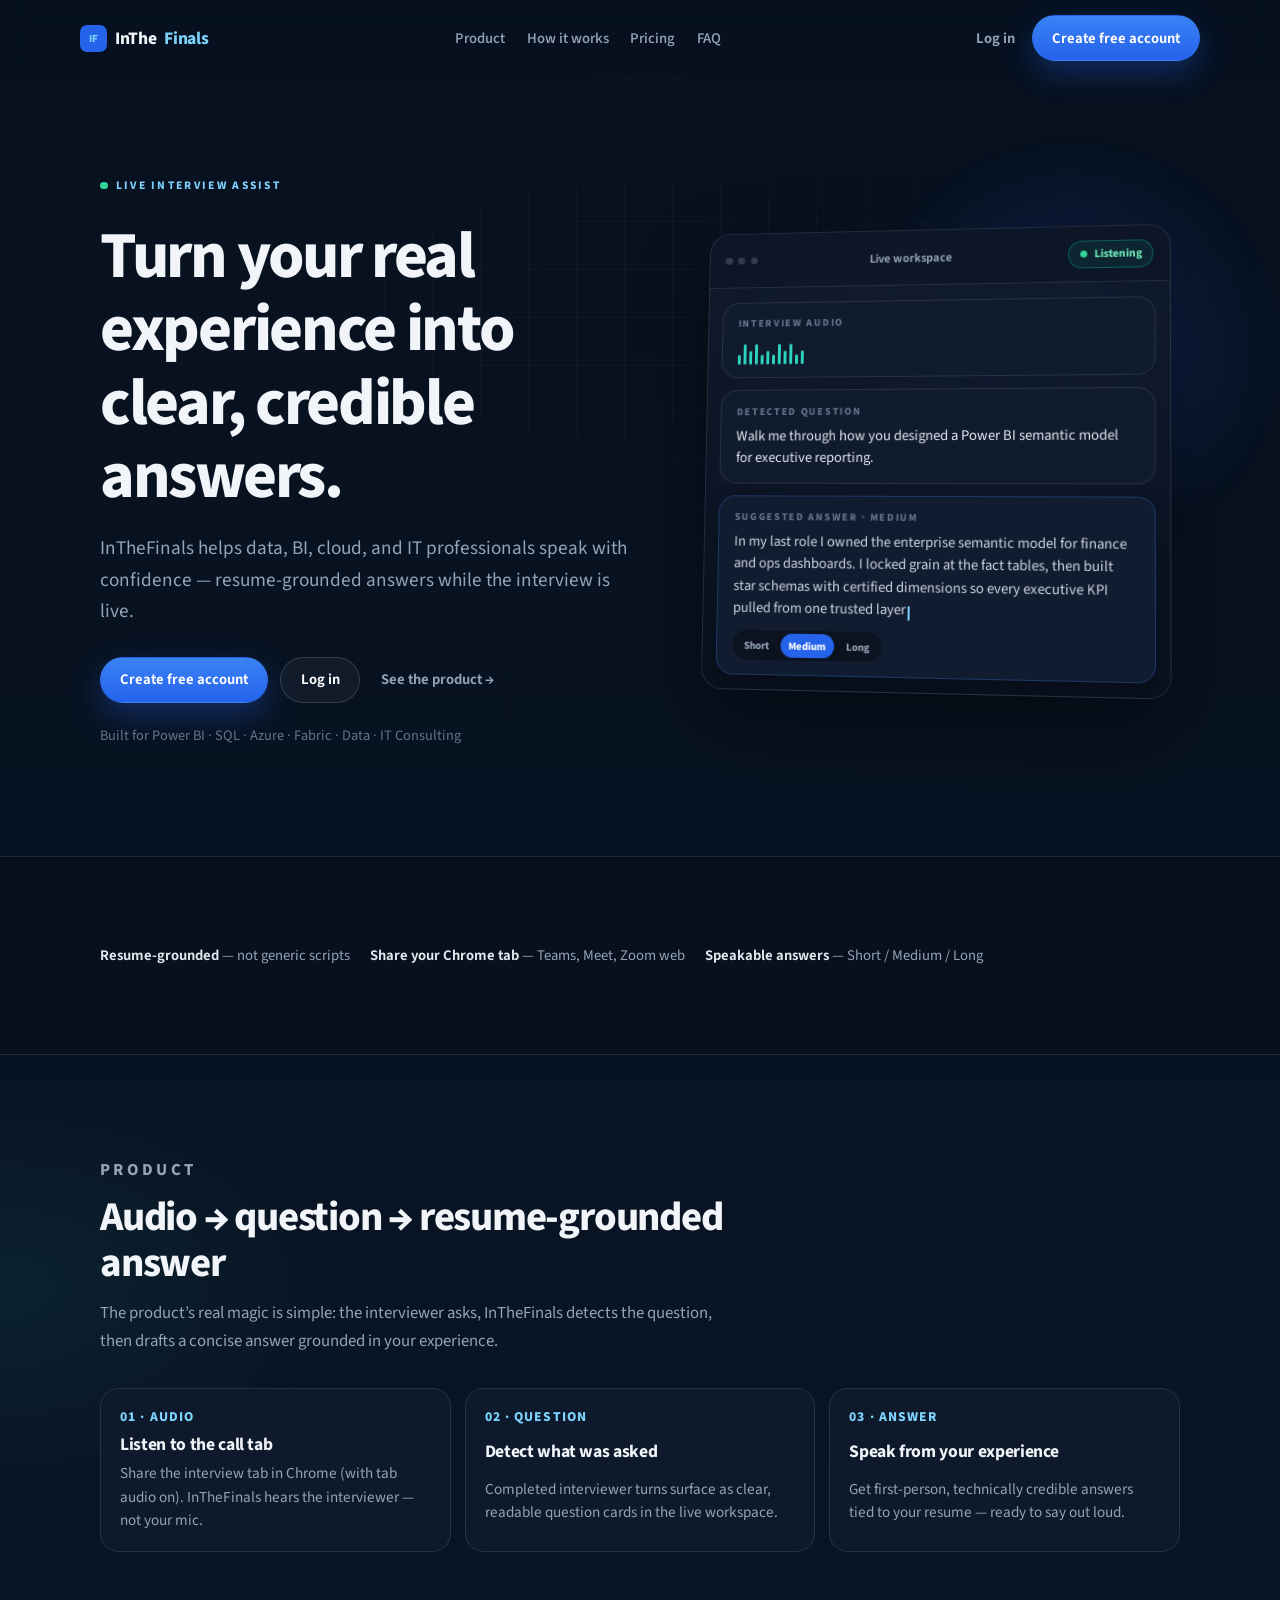
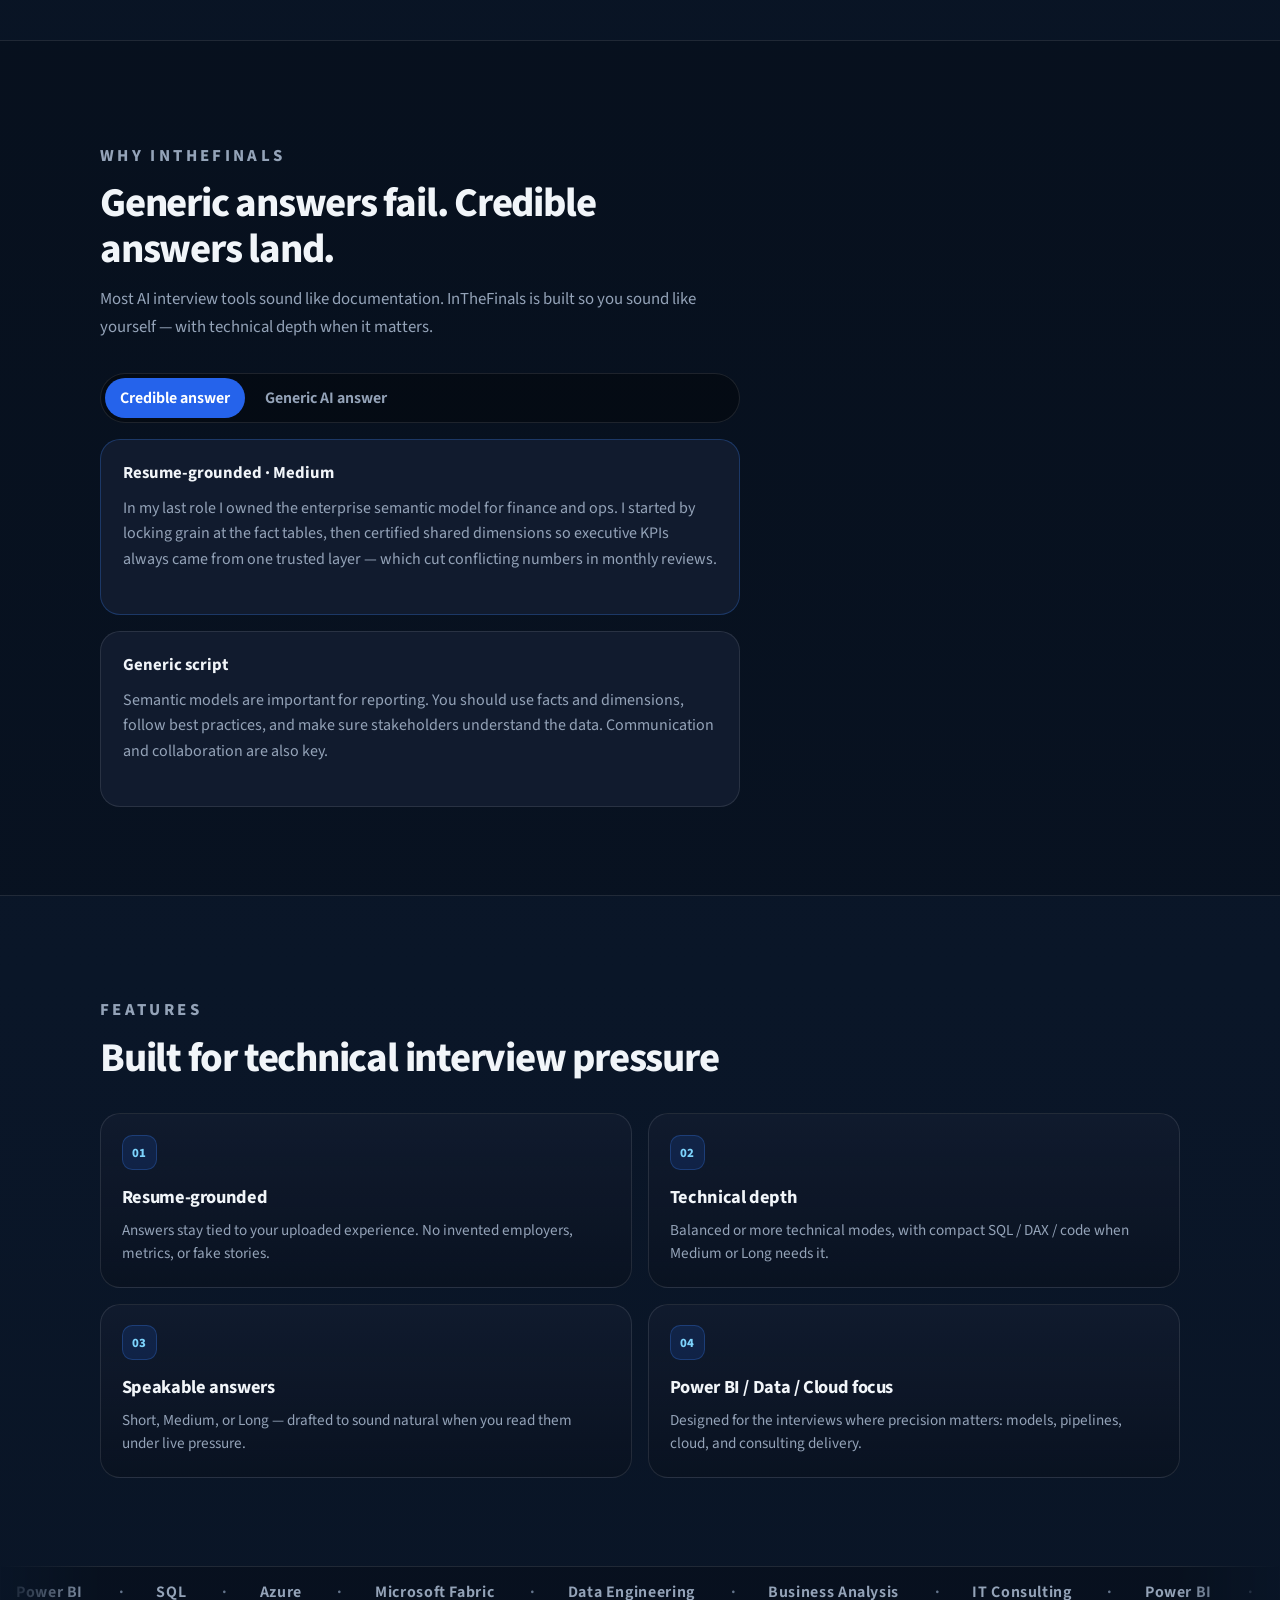
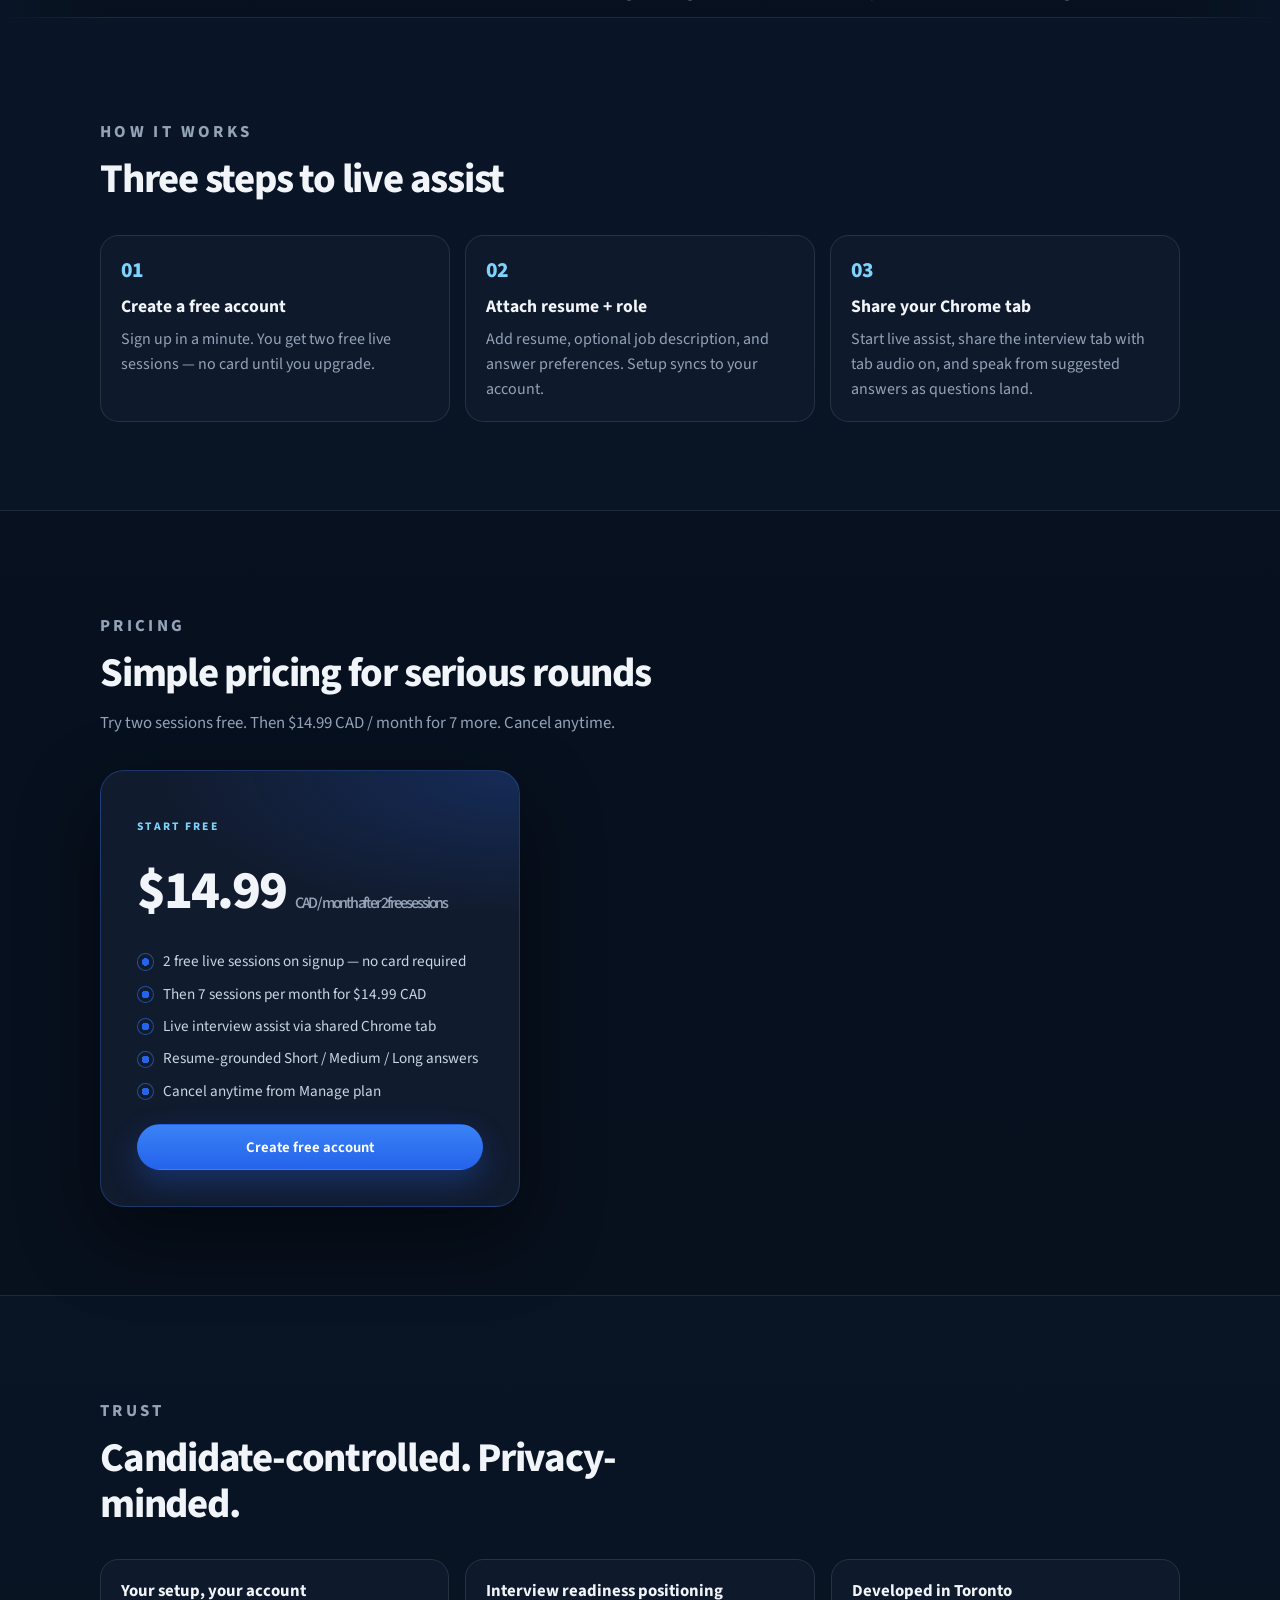
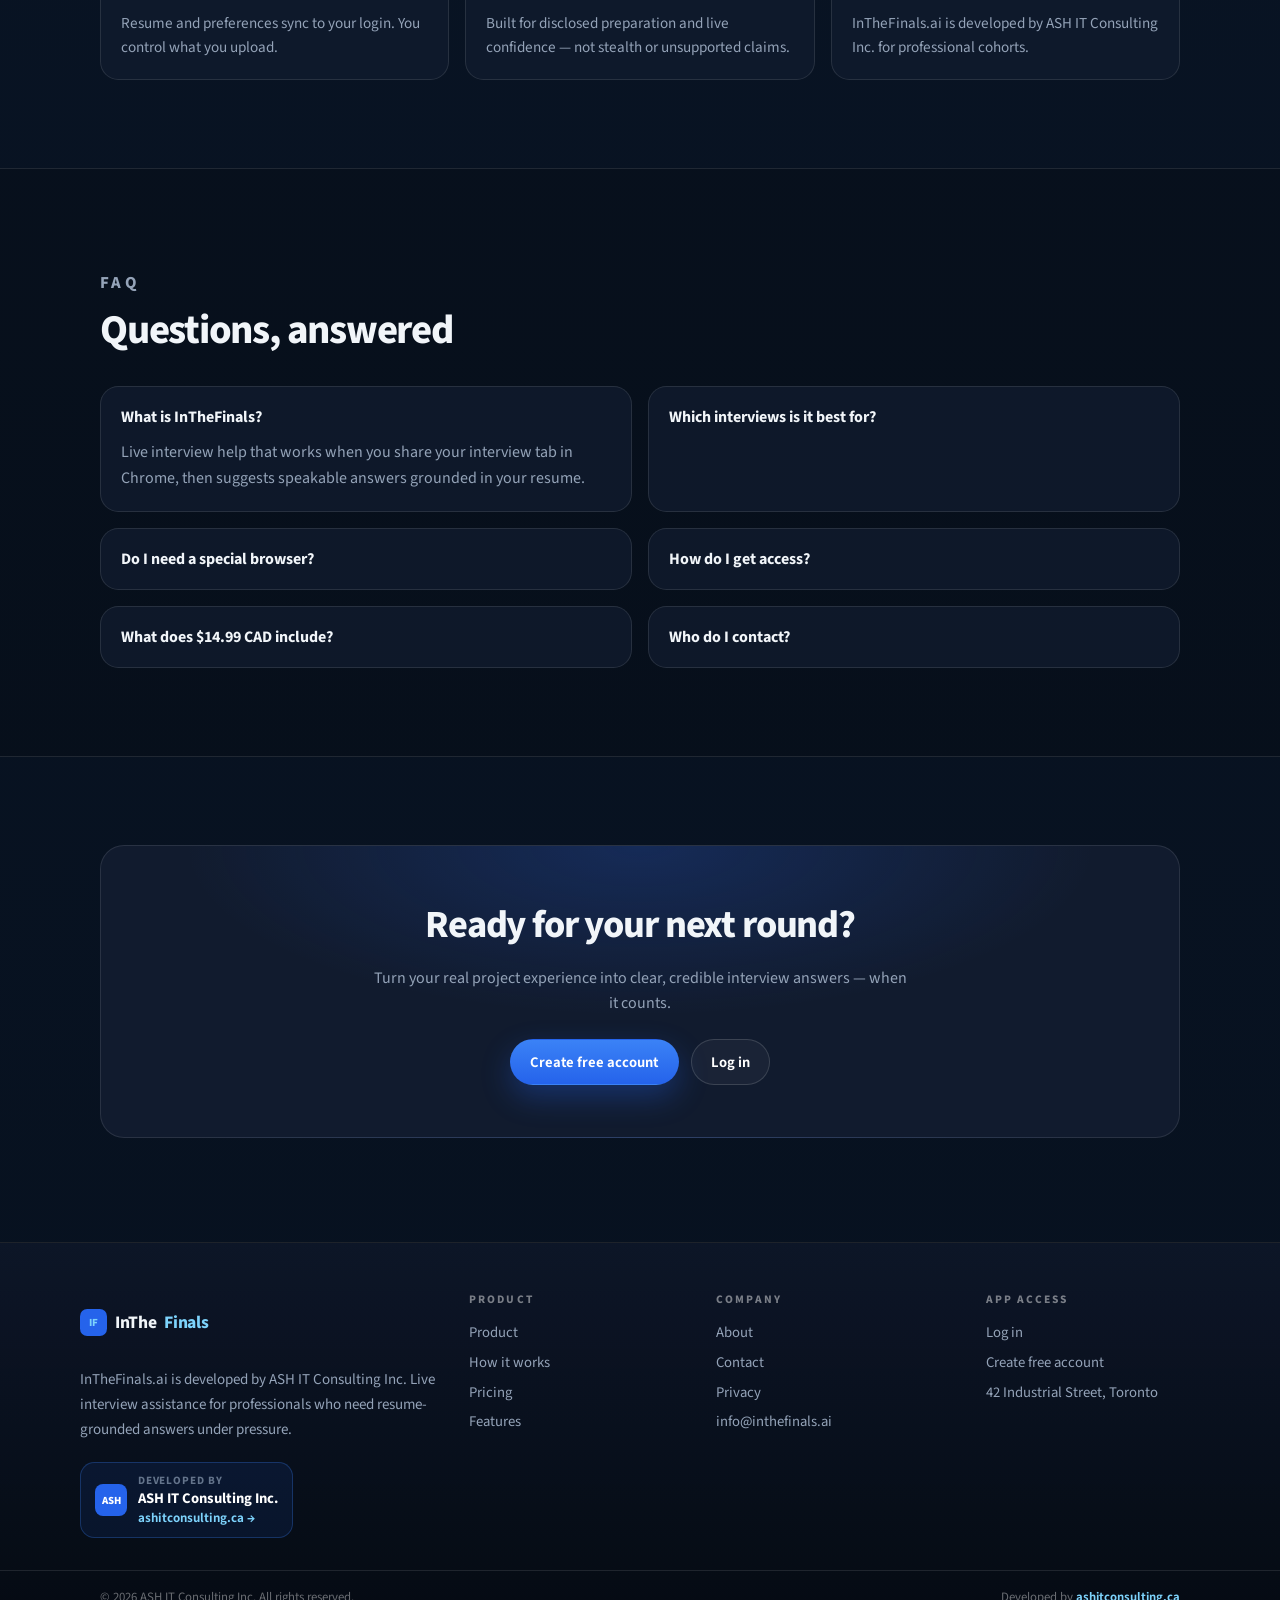
==== index.html @ 85ea25c9 "Add InTheFinals marketing site at $14.99 CAD/month. Cloudflare Pages deploys this repo on every push" ====
<!DOCTYPE html>
<html lang="en-CA">
<head>
  <meta charset="utf-8" />
  <meta name="viewport" content="width=device-width, initial-scale=1" />
  <title>InTheFinals | Live Interview Assist — Resume-Grounded Answers in Real Time</title>
  <meta name="description" content="InTheFinals turns your real project experience into clear, credible interview answers. Live interview help for Power BI, SQL, Azure, Fabric, data, and IT professionals. Built in Toronto." />
  <meta name="keywords" content="InTheFinals, live interview assist, AI interview coach, resume grounded answers, Power BI interview, SQL interview, Azure interview, Microsoft Fabric, data engineering interview, Toronto" />
  <meta name="robots" content="index, follow, max-image-preview:large, max-snippet:-1, max-video-preview:-1" />
  <meta name="author" content="ASH IT Consulting Inc." />
  <link rel="canonical" href="https://inthefinals.ai/" />
  <link rel="alternate" hreflang="en-CA" href="https://inthefinals.ai/" />
  <meta property="og:type" content="website" />
  <meta property="og:site_name" content="InTheFinals" />
  <meta property="og:url" content="https://inthefinals.ai/" />
  <meta property="og:title" content="InTheFinals — Turn real experience into credible interview answers" />
  <meta property="og:description" content="Live interview help with resume-grounded speakable answers for data, BI, cloud, and IT professionals." />
  <meta property="og:image" content="https://inthefinals.ai/assets/screen-live-workspace.png" />
  <meta property="og:locale" content="en_CA" />
  <meta name="twitter:card" content="summary_large_image" />
  <meta name="theme-color" content="#07111f" />
  <link rel="icon" href="/favicon.ico" sizes="any" />
  <link rel="icon" href="/favicon.svg" type="image/svg+xml" />
  <link rel="apple-touch-icon" href="/assets/apple-touch-icon.png" />
  <link rel="preconnect" href="https://fonts.googleapis.com" />
  <link rel="preconnect" href="https://fonts.gstatic.com" crossorigin />
  <link href="https://fonts.googleapis.com/css2?family=Source+Sans+3:wght@400;500;600;700;800&display=swap" rel="stylesheet" />
  <link rel="stylesheet" href="assets/styles.css?v=20260818d" />
  <script type="application/ld+json">
  {
    "@context": "https://schema.org",
    "@graph": [
      {
        "@type": "Organization",
        "name": "ASH IT Consulting Inc.",
        "url": "https://ashitconsulting.ca",
        "email": "info@inthefinals.ai",
        "telephone": "+1-437-972-0767",
        "address": {
          "@type": "PostalAddress",
          "streetAddress": "42 Industrial Street",
          "addressLocality": "Toronto",
          "addressRegion": "Ontario",
          "postalCode": "M4G 1Y9",
          "addressCountry": "CA"
        }
      },
      {
        "@type": "SoftwareApplication",
        "name": "InTheFinals",
        "applicationCategory": "BusinessApplication",
        "operatingSystem": "Web",
        "url": "https://inthefinals.ai",
        "description": "Live interview assistance that turns real project experience into clear, credible, speakable answers.",
        "offers": {
          "@type": "Offer",
          "price": "14.99",
          "priceCurrency": "CAD"
        },
        "creator": { "@type": "Organization", "name": "ASH IT Consulting Inc." }
      },
      {
        "@type": "WebSite",
        "name": "InTheFinals",
        "url": "https://inthefinals.ai",
        "inLanguage": "en-CA"
      },
      {
        "@type": "FAQPage",
        "mainEntity": [
          {
            "@type": "Question",
            "name": "What is InTheFinals?",
            "acceptedAnswer": {
              "@type": "Answer",
              "text": "InTheFinals is live interview assistance that works when you share your interview tab in Chrome and suggests resume-grounded, speakable answers for data, BI, cloud, and IT interviews."
            }
          },
          {
            "@type": "Question",
            "name": "How much does it cost?",
            "acceptedAnswer": {
              "@type": "Answer",
              "text": "Two free live sessions, then $14.99 CAD per month for 7 sessions. Cancel anytime. Create a free account to get started."
            }
          },
          {
            "@type": "Question",
            "name": "Who is it built for?",
            "acceptedAnswer": {
              "@type": "Answer",
              "text": "Power BI, SQL, Azure, Microsoft Fabric, data engineering, business analysis, and IT consulting professionals."
            }
          }
        ]
      }
    ]
  }
  </script>
</head>
<body>
  <header class="header">
    <div class="wrap header-inner">
      <a class="logo" href="index.html"><span class="logo-mark">IF</span>InThe<span>Finals</span></a>
      <nav class="nav" aria-label="Primary">
        <a href="#product">Product</a>
        <a href="#how">How it works</a>
        <a href="#pricing">Pricing</a>
        <a href="#faq">FAQ</a>
        <a class="btn btn-primary mobile-cta" href="https://app.inthefinals.ai/signup">Create free account</a>
      </nav>
      <div class="actions">
        <a class="btn btn-text" href="https://app.inthefinals.ai/login">Log in</a>
        <a class="btn btn-primary" href="https://app.inthefinals.ai/signup">Create free account</a>
        <button class="menu-btn" type="button" aria-label="Open menu" aria-expanded="false"><span></span></button>
      </div>
    </div>
  </header>

  <main>
    <section class="hero">
      <div class="grid-fade"></div>
      <div class="spotlight" aria-hidden="true"></div>
      <div class="wrap hero-grid">
        <div>
          <p class="kicker rise"><span class="live-dot" aria-hidden="true"></span> Live interview assist</p>
          <h1 class="rise d1">Turn your real experience into clear, credible answers.</h1>
          <p class="lead rise d2">InTheFinals helps data, BI, cloud, and IT professionals speak with confidence — resume-grounded answers while the interview is live.</p>
          <div class="cta-row rise d3">
            <a class="btn btn-primary" href="https://app.inthefinals.ai/signup">Create free account</a>
            <a class="btn btn-ghost" href="https://app.inthefinals.ai/login">Log in</a>
            <a class="btn btn-text" href="#product">See the product →</a>
          </div>
          <p class="trust-line rise d4">Built for Power BI · SQL · Azure · Fabric · Data · IT Consulting</p>
        </div>

        <div class="product-stage rise d3" aria-hidden="true">
          <div class="product-glow"></div>
          <div class="product-frame">
            <div class="product-top">
              <div class="dots"><span></span><span></span><span></span></div>
              <div class="product-title">Live workspace</div>
              <div class="status-pill"><span class="live-dot"></span> Listening</div>
            </div>
            <div class="product-body">
              <div class="panel">
                <div class="label">Interview audio</div>
                <div class="wave"><i></i><i></i><i></i><i></i><i></i><i></i><i></i><i></i><i></i><i></i><i></i><i></i></div>
              </div>
              <div class="panel">
                <div class="label">Detected question</div>
                <p class="q">Walk me through how you designed a Power BI semantic model for executive reporting.</p>
              </div>
              <div class="panel answer">
                <div class="label">Suggested answer · Medium</div>
                <p class="a">In my last role I owned the enterprise semantic model for finance and ops dashboards. I locked grain at the fact tables, then built star schemas with certified dimensions so every executive KPI pulled from one trusted layer<span class="typing-cursor"></span></p>
                <div class="seg"><span>Short</span><span class="on">Medium</span><span>Long</span></div>
              </div>
            </div>
          </div>
        </div>
      </div>
    </section>

    <section class="section band">
      <div class="wrap proof reveal">
        <span><strong>Resume-grounded</strong> — not generic scripts</span>
        <span><strong>Share your Chrome tab</strong> — Teams, Meet, Zoom web</span>
        <span><strong>Speakable answers</strong> — Short / Medium / Long</span>
      </div>
    </section>

    <section class="section" id="product">
      <div class="wrap">
        <div class="section-head reveal">
          <p class="kicker">Product</p>
          <h2>Audio → question → resume-grounded answer</h2>
          <p>The product’s real magic is simple: the interviewer asks, InTheFinals detects the question, then drafts a concise answer grounded in your experience.</p>
        </div>
        <div class="flow">
          <article class="flow-step reveal">
            <div class="n">01 · AUDIO</div>
            <h3>Listen to the call tab</h3>
            <p>Share the interview tab in Chrome (with tab audio on). InTheFinals hears the interviewer — not your mic.</p>
          </article>
          <article class="flow-step reveal">
            <div class="n">02 · QUESTION</div>
            <h3>Detect what was asked</h3>
            <p>Completed interviewer turns surface as clear, readable question cards in the live workspace.</p>
          </article>
          <article class="flow-step reveal">
            <div class="n">03 · ANSWER</div>
            <h3>Speak from your experience</h3>
            <p>Get first-person, technically credible answers tied to your resume — ready to say out loud.</p>
          </article>
        </div>
      </div>
    </section>

    <section class="section band">
      <div class="wrap">
        <div class="section-head reveal">
          <p class="kicker">Why InTheFinals</p>
          <h2>Generic answers fail. Credible answers land.</h2>
          <p>Most AI interview tools sound like documentation. InTheFinals is built so you sound like yourself — with technical depth when it matters.</p>
        </div>
        <div class="compare reveal">
          <div class="compare-tabs" role="tablist" aria-label="Answer comparison">
            <button type="button" class="on" data-compare-tab="credible">Credible answer</button>
            <button type="button" data-compare-tab="generic">Generic AI answer</button>
          </div>
          <div class="compare-card good show" data-compare-panel="credible">
            <h3>Resume-grounded · Medium</h3>
            <p>In my last role I owned the enterprise semantic model for finance and ops. I started by locking grain at the fact tables, then certified shared dimensions so executive KPIs always came from one trusted layer — which cut conflicting numbers in monthly reviews.</p>
          </div>
          <div class="compare-card" data-compare-panel="generic">
            <h3>Generic script</h3>
            <p>Semantic models are important for reporting. You should use facts and dimensions, follow best practices, and make sure stakeholders understand the data. Communication and collaboration are also key.</p>
          </div>
        </div>
      </div>
    </section>

    <section class="section" id="features">
      <div class="wrap">
        <div class="section-head reveal">
          <p class="kicker">Features</p>
          <h2>Built for technical interview pressure</h2>
        </div>
        <div class="bento">
          <article class="bento-card reveal">
            <div class="icon">01</div>
            <h3>Resume-grounded</h3>
            <p>Answers stay tied to your uploaded experience. No invented employers, metrics, or fake stories.</p>
          </article>
          <article class="bento-card reveal">
            <div class="icon">02</div>
            <h3>Technical depth</h3>
            <p>Balanced or more technical modes, with compact SQL / DAX / code when Medium or Long needs it.</p>
          </article>
          <article class="bento-card reveal">
            <div class="icon">03</div>
            <h3>Speakable answers</h3>
            <p>Short, Medium, or Long — drafted to sound natural when you read them under live pressure.</p>
          </article>
          <article class="bento-card reveal">
            <div class="icon">04</div>
            <h3>Power BI / Data / Cloud focus</h3>
            <p>Designed for the interviews where precision matters: models, pipelines, cloud, and consulting delivery.</p>
          </article>
        </div>
      </div>
    </section>

    <div class="marquee" aria-hidden="true">
      <div class="marquee-track">
        <span>Power BI</span>
        <span>SQL</span>
        <span>Azure</span>
        <span>Microsoft Fabric</span>
        <span>Data Engineering</span>
        <span>Business Analysis</span>
        <span>IT Consulting</span>
        <span>Power BI</span>
        <span>SQL</span>
        <span>Azure</span>
        <span>Microsoft Fabric</span>
        <span>Data Engineering</span>
        <span>Business Analysis</span>
        <span>IT Consulting</span>
      </div>
    </div>

    <section class="section" id="how">
      <div class="wrap">
        <div class="section-head reveal">
          <p class="kicker">How it works</p>
          <h2>Three steps to live assist</h2>
        </div>
        <div class="steps">
          <article class="step reveal">
            <div class="n">01</div>
            <h3>Create a free account</h3>
            <p>Sign up in a minute. You get two free live sessions — no card until you upgrade.</p>
          </article>
          <article class="step reveal">
            <div class="n">02</div>
            <h3>Attach resume + role</h3>
            <p>Add resume, optional job description, and answer preferences. Setup syncs to your account.</p>
          </article>
          <article class="step reveal">
            <div class="n">03</div>
            <h3>Share your Chrome tab</h3>
            <p>Start live assist, share the interview tab with tab audio on, and speak from suggested answers as questions land.</p>
          </article>
        </div>
      </div>
    </section>

    <section class="section band" id="pricing">
      <div class="wrap" style="display:grid;gap:2rem;align-items:start;">
        <div class="section-head reveal" style="margin-bottom:0;">
          <p class="kicker">Pricing</p>
          <h2>Simple pricing for serious rounds</h2>
          <p>Try two sessions free. Then $14.99 CAD / month for 7 more. Cancel anytime.</p>
        </div>
        <div class="pricing reveal">
          <p class="kicker">Start free</p>
          <p class="price">$14.99 <small>CAD / month after 2 free sessions</small></p>
          <ul>
            <li>2 free live sessions on signup — no card required</li>
            <li>Then 7 sessions per month for $14.99 CAD</li>
            <li>Live interview assist via shared Chrome tab</li>
            <li>Resume-grounded Short / Medium / Long answers</li>
            <li>Cancel anytime from Manage plan</li>
          </ul>
          <a class="btn btn-primary" style="margin-top:1.4rem;width:100%;" href="https://app.inthefinals.ai/signup">Create free account</a>
        </div>
      </div>
    </section>

    <section class="section" id="trust">
      <div class="wrap">
        <div class="section-head reveal">
          <p class="kicker">Trust</p>
          <h2>Candidate-controlled. Privacy-minded.</h2>
        </div>
        <div class="trust-grid">
          <article class="trust-card reveal">
            <h3>Your setup, your account</h3>
            <p>Resume and preferences sync to your login. You control what you upload.</p>
          </article>
          <article class="trust-card reveal">
            <h3>Interview readiness positioning</h3>
            <p>Built for disclosed preparation and live confidence — not stealth or unsupported claims.</p>
          </article>
          <article class="trust-card reveal">
            <h3>Developed in Toronto</h3>
            <p>InTheFinals.ai is developed by ASH IT Consulting Inc. for professional cohorts.</p>
          </article>
        </div>
      </div>
    </section>

    <section class="section band" id="faq">
      <div class="wrap">
        <div class="section-head reveal">
          <p class="kicker">FAQ</p>
          <h2>Questions, answered</h2>
        </div>
        <div class="faq">
          <details class="reveal" open>
            <summary>What is InTheFinals?</summary>
            <p>Live interview help that works when you share your interview tab in Chrome, then suggests speakable answers grounded in your resume.</p>
          </details>
          <details class="reveal">
            <summary>Which interviews is it best for?</summary>
            <p>Power BI, SQL, Azure, Microsoft Fabric, data engineering, business analysis, and IT consulting roles.</p>
          </details>
          <details class="reveal">
            <summary>Do I need a special browser?</summary>
            <p>Use Chrome or Edge, share the interview tab, and turn on tab audio for Teams, Meet, or Zoom in the browser.</p>
          </details>
          <details class="reveal">
            <summary>How do I get access?</summary>
            <p>Create a free account at app.inthefinals.ai/signup. Confirm your email and you are in. Existing users can log in at app.inthefinals.ai.</p>
          </details>
          <details class="reveal">
            <summary>What does $14.99 CAD include?</summary>
            <p>Two free sessions to start. After you upgrade, 7 live sessions each month, answer controls, and cloud-synced setup. Cancel anytime.</p>
          </details>
          <details class="reveal">
            <summary>Who do I contact?</summary>
            <p>Email info@inthefinals.ai or visit the contact page for the Toronto office details.</p>
          </details>
        </div>
      </div>
    </section>

    <section class="section">
      <div class="wrap">
        <div class="final-cta reveal">
          <h2>Ready for your next round?</h2>
          <p>Turn your real project experience into clear, credible interview answers — when it counts.</p>
          <div class="cta-row" style="justify-content:center;margin-top:1.4rem;">
            <a class="btn btn-primary" href="https://app.inthefinals.ai/signup">Create free account</a>
            <a class="btn btn-ghost" href="https://app.inthefinals.ai/login">Log in</a>
          </div>
        </div>
      </div>
    </section>
  </main>

  <footer class="footer">
    <div class="wrap footer-inner">
      <div class="footer-brand">
        <p class="logo"><span class="logo-mark">IF</span>InThe<span>Finals</span></p>
        <p class="footer-blurb">InTheFinals.ai is developed by ASH IT Consulting Inc. Live interview assistance for professionals who need resume-grounded answers under pressure.</p>
        <a class="footer-credit" href="https://ashitconsulting.ca" target="_blank" rel="noreferrer">
          <span class="footer-credit-mark">ASH</span>
          <span class="footer-credit-text">
            <small>Developed by</small>
            <strong>ASH IT Consulting Inc.</strong>
            <span>ashitconsulting.ca →</span>
          </span>
        </a>
      </div>
      <div>
        <h3>Product</h3>
        <ul>
          <li><a href="#product">Product</a></li>
          <li><a href="#how">How it works</a></li>
          <li><a href="#pricing">Pricing</a></li>
          <li><a href="features/index.html">Features</a></li>
        </ul>
      </div>
      <div>
        <h3>Company</h3>
        <ul>
          <li><a href="about/index.html">About</a></li>
          <li><a href="contact/index.html">Contact</a></li>
          <li><a href="privacy/index.html">Privacy</a></li>
          <li><a href="mailto:info@inthefinals.ai">info@inthefinals.ai</a></li>
        </ul>
      </div>
      <div>
        <h3>App access</h3>
        <ul>
          <li><a href="https://app.inthefinals.ai/login">Log in</a></li>
          <li><a href="https://app.inthefinals.ai/signup">Create free account</a></li>
          <li>42 Industrial Street, Toronto</li>
        </ul>
      </div>
    </div>
    <div class="footer-bottom">
      <div class="wrap footer-bottom-inner">
        <span>© 2026 ASH IT Consulting Inc. All rights reserved.</span>
        <span>Developed by <a href="https://ashitconsulting.ca" target="_blank" rel="noreferrer">ashitconsulting.ca</a></span>
      </div>
    </div>
  </footer>
  <script src="assets/site.js?v=20260818d"></script>
</body>
</html>
---- assets/styles.css ----
:root {
  --bg: #07111f;
  --bg-2: #0a1628;
  --panel: rgba(17, 27, 46, 0.82);
  --panel-solid: #111b2e;
  --line: rgba(255, 255, 255, 0.1);
  --line-blue: rgba(59, 130, 246, 0.28);
  --text: #f1f5f9;
  --muted: #94a3b8;
  --muted-2: #64748b;
  --accent: #2563eb;
  --accent-2: #3b82f6;
  --sky: #7dd3fc;
  --teal: #2dd4bf;
  --emerald: #34d399;
  --shadow: 0 30px 80px rgba(0, 0, 0, 0.45);
  --font: "Source Sans 3", "Segoe UI", sans-serif;
  --ease: cubic-bezier(0.22, 1, 0.36, 1);
  --radius: 1.1rem;
  --wrap: 1120px;
  --pad: 1.25rem;
}

* { box-sizing: border-box; }
html { scroll-behavior: smooth; }
body {
  margin: 0;
  min-height: 100vh;
  color: var(--text);
  font-family: var(--font);
  background:
    radial-gradient(900px 480px at 85% -10%, rgba(37, 99, 235, 0.22), transparent 55%),
    radial-gradient(700px 420px at 0% 20%, rgba(45, 212, 191, 0.08), transparent 50%),
    linear-gradient(180deg, #07111f 0%, #0a1628 40%, #07111f 100%);
  overflow-x: hidden;
  max-width: 100%;
}
a { color: inherit; text-decoration: none; }
::selection { background: rgba(37, 99, 235, 0.4); color: #fff; }
img { max-width: 100%; height: auto; display: block; }
.wrap {
  width: 100%;
  max-width: var(--wrap);
  margin-inline: auto;
  padding-inline: var(--pad);
}
h1, h2, h3, p, li, .lead, .intro, .footer-blurb, .form-card-lead {
  overflow-wrap: break-word;
  word-wrap: break-word;
}
.accent { color: var(--sky); }
.muted { color: var(--muted); }

/* Header */
.header {
  position: sticky; top: 0; z-index: 60;
  border-bottom: 1px solid transparent;
  background: rgba(7, 17, 31, 0.55);
  backdrop-filter: blur(16px);
  -webkit-backdrop-filter: blur(16px);
  transition: background 0.25s ease, border-color 0.25s ease;
}
.header.scrolled {
  background: rgba(7, 17, 31, 0.92);
  border-bottom-color: var(--line);
}
.header-inner {
  display: flex; align-items: center; justify-content: space-between; gap: 1rem;
  padding: 0.95rem 0;
}
.logo {
  display: inline-flex; align-items: center; gap: 0.5rem;
  font-weight: 750; letter-spacing: -0.02em; font-size: 1.1rem;
  min-width: 0;
}
.logo span { color: var(--sky); }
.logo-mark {
  width: 1.7rem; height: 1.7rem; border-radius: 0.45rem;
  display: grid; place-items: center;
  background: var(--accent); color: #fff;
  font-size: 0.68rem; font-weight: 800;
}
.nav { display: none; gap: 1.35rem; align-items: center; color: var(--muted); font-size: 0.92rem; font-weight: 550; }
.nav a:hover { color: #fff; }
.actions { display: flex; gap: 0.45rem; align-items: center; flex-shrink: 0; }
.menu-btn {
  display: inline-flex; align-items: center; justify-content: center;
  width: 2.4rem; height: 2.4rem; border-radius: 0.65rem;
  border: 1px solid var(--line); background: rgba(255,255,255,0.04);
  color: #fff; cursor: pointer;
}
.menu-btn span,
.menu-btn span::before,
.menu-btn span::after {
  display: block; width: 1rem; height: 1.5px; background: currentColor; position: relative;
}
.menu-btn span::before,
.menu-btn span::after { content: ""; position: absolute; left: 0; }
.menu-btn span::before { top: -5px; }
.menu-btn span::after { top: 5px; }
.nav .mobile-cta { display: none; }

.btn {
  display: inline-flex; align-items: center; justify-content: center; gap: 0.4rem;
  border-radius: 999px; padding: 0.72rem 1.2rem; font-size: 0.92rem; font-weight: 650;
  border: 1px solid transparent; cursor: pointer;
  transition: transform 0.2s var(--ease), background 0.2s ease, border-color 0.2s ease, box-shadow 0.2s ease;
}
.btn:hover { transform: translateY(-1px); }
.btn-primary {
  background: linear-gradient(180deg, var(--accent-2), var(--accent));
  color: #fff; box-shadow: 0 12px 30px rgba(37, 99, 235, 0.32);
}
.btn-primary:hover { box-shadow: 0 16px 36px rgba(37, 99, 235, 0.4); }
.btn-ghost {
  border-color: rgba(255,255,255,0.14); background: rgba(255,255,255,0.04); color: #fff;
}
.btn-ghost:hover { background: rgba(255,255,255,0.08); }
.btn-text { color: var(--muted); padding-inline: 0.5rem; }
.btn-text:hover { color: #fff; }

/* Hero */
.hero {
  position: relative;
  padding: clamp(3.2rem, 7vw, 5.5rem) 0 clamp(4rem, 8vw, 6rem);
  overflow: hidden;
}
.hero-grid {
  position: relative; z-index: 1;
  display: grid; gap: 2.75rem; align-items: center;
}
.kicker {
  display: inline-flex; align-items: center; gap: 0.5rem;
  font-size: 0.72rem; font-weight: 750; letter-spacing: 0.2em;
  text-transform: uppercase; color: var(--sky);
}
.live-dot {
  width: 0.48rem; height: 0.48rem; border-radius: 50%; background: var(--emerald);
  box-shadow: 0 0 0 0 rgba(52, 211, 153, 0.5);
  animation: pulse 1.8s ease-out infinite;
}
h1 {
  margin: 0.9rem 0 0;
  font-size: clamp(2.15rem, 6vw, 4.1rem);
  line-height: 1.12; letter-spacing: -0.035em; font-weight: 750;
  max-width: 100%;
}
.lead {
  margin: 1.2rem 0 0; max-width: 34rem;
  font-size: clamp(1.05rem, 2vw, 1.2rem); line-height: 1.65; color: var(--muted);
}
.cta-row {
  display: flex; flex-wrap: wrap; gap: 0.75rem; align-items: center; margin-top: 1.8rem;
}
.trust-line {
  margin-top: 1.4rem; color: var(--muted-2); font-size: 0.9rem;
}
.trust-line a { color: var(--sky); font-weight: 650; }

.spotlight {
  position: absolute; width: min(420px, 70vw); height: min(420px, 70vw); border-radius: 50%;
  background: radial-gradient(circle, rgba(37,99,235,0.28), transparent 70%);
  filter: blur(10px); pointer-events: none;
  top: 8%; right: 0;
  animation: floatSpot 10s ease-in-out infinite;
  z-index: 0;
}
.grid-fade {
  position: absolute; inset: 0; pointer-events: none;
  background-image:
    linear-gradient(rgba(255,255,255,0.03) 1px, transparent 1px),
    linear-gradient(90deg, rgba(255,255,255,0.03) 1px, transparent 1px);
  background-size: 48px 48px;
  mask-image: radial-gradient(ellipse 70% 55% at 50% 30%, black 10%, transparent 75%);
}

/* Product mock — keep subtle 3D, padded so it never clips */
.product-stage {
  position: relative;
  padding: 1.25rem 0.75rem 1.75rem;
  perspective: 1400px;
  overflow: visible;
  z-index: 1;
}
.product-glow {
  position: absolute; inset: 10% 5% auto; height: 50%;
  background: radial-gradient(circle, rgba(37,99,235,0.35), transparent 70%);
  filter: blur(24px); pointer-events: none;
}
.product-frame {
  position: relative;
  border: 1px solid var(--line);
  background: linear-gradient(180deg, rgba(17,27,46,0.95), rgba(10,18,32,0.98));
  border-radius: 1.35rem;
  box-shadow: var(--shadow);
  overflow: hidden;
  transform: rotateY(-8deg) rotateX(4deg) translateZ(0);
  transform-style: preserve-3d;
  transition: transform 0.6s var(--ease);
  animation: float3d 7s ease-in-out infinite;
}
.product-frame:hover {
  transform: rotateY(-2deg) rotateX(1deg) translateZ(12px);
  animation: none;
}
.product-top {
  display: flex; align-items: center; justify-content: space-between; gap: 0.75rem;
  padding: 0.85rem 1rem; background: rgba(13,22,40,0.95); border-bottom: 1px solid var(--line);
}
.dots { display: flex; gap: 0.35rem; }
.dots span { width: 0.48rem; height: 0.48rem; border-radius: 50%; background: rgba(255,255,255,0.16); }
.product-title { font-size: 0.78rem; color: var(--muted); font-weight: 650; }
.status-pill {
  display: inline-flex; align-items: center; gap: 0.4rem;
  padding: 0.28rem 0.65rem; border-radius: 999px;
  border: 1px solid rgba(16,185,129,0.4); background: rgba(16,185,129,0.1);
  color: #6ee7b7; font-size: 0.72rem; font-weight: 750;
}
.product-body { display: grid; gap: 0.75rem; padding: 0.9rem; }
.panel {
  border: 1px solid var(--line); background: var(--panel-solid);
  border-radius: var(--radius); padding: 0.85rem 0.95rem;
}
.panel.answer {
  background: #121c31; border-color: var(--line-blue);
  box-shadow: 0 12px 28px rgba(0,0,0,0.25);
}
.panel .label {
  font-size: 0.66rem; letter-spacing: 0.16em; text-transform: uppercase;
  color: var(--muted-2); font-weight: 750;
}
.panel .q, .panel .a {
  margin: 0.45rem 0 0; font-size: 0.92rem; line-height: 1.5; color: #e2e8f0;
}
.panel .a { color: #cbd5e1; }
.wave {
  display: flex; align-items: flex-end; gap: 3px; height: 1.5rem; margin-top: 0.65rem;
}
.wave i {
  width: 3px; border-radius: 2px; background: var(--teal);
  animation: bars 1.1s ease-in-out infinite;
}
.wave i:nth-child(odd) { height: 40%; }
.wave i:nth-child(even) { height: 85%; }
.wave i:nth-child(3n) { height: 55%; animation-delay: 0.15s; }
.seg {
  display: inline-flex; gap: 0.2rem; margin-top: 0.7rem;
  padding: 0.2rem; border-radius: 999px; background: rgba(0,0,0,0.35);
}
.seg span {
  font-size: 0.68rem; font-weight: 750; padding: 0.28rem 0.55rem;
  border-radius: 999px; color: var(--muted);
}
.seg span.on { background: var(--accent); color: #fff; }
.typing-cursor {
  display: inline-block; width: 2px; height: 0.95em; margin-left: 2px;
  background: var(--sky); vertical-align: text-bottom; animation: blink 1s steps(1) infinite;
}

/* Sections */
.section { padding: clamp(3.5rem, 7vw, 5.5rem) 0; }
.section.band {
  border-block: 1px solid var(--line);
  background: rgba(0,0,0,0.18);
}
.section-head { max-width: 40rem; margin-bottom: 2rem; }
.section-head h2 {
  margin: 0.65rem 0 0;
  font-size: clamp(1.7rem, 4vw, 2.55rem);
  letter-spacing: -0.03em; line-height: 1.12; font-weight: 750;
}
.section-head p { margin: 0.85rem 0 0; color: var(--muted); line-height: 1.65; font-size: 1.05rem; }

.proof {
  display: flex; flex-wrap: wrap; gap: 0.75rem 1.25rem;
  color: var(--muted); font-size: 0.92rem;
}
.proof strong { color: #e2e8f0; font-weight: 650; }

.flow {
  display: grid; gap: 0.85rem;
}
.flow-step {
  display: grid; gap: 0.35rem;
  border: 1px solid var(--line); background: var(--panel);
  border-radius: 1.15rem; padding: 1.15rem 1.2rem;
}
.flow-step .n { color: var(--sky); font-weight: 800; font-size: 0.85rem; letter-spacing: 0.08em; }
.flow-step h3 { margin: 0; font-size: 1.1rem; letter-spacing: -0.02em; }
.flow-step p { margin: 0; color: var(--muted); line-height: 1.55; font-size: 0.95rem; }

.compare {
  display: grid; gap: 1rem;
}
.compare-tabs {
  display: inline-flex; gap: 0.25rem; padding: 0.25rem;
  border-radius: 999px; background: rgba(0,0,0,0.35); border: 1px solid var(--line);
}
.compare-tabs button {
  border: 0; background: transparent; color: var(--muted);
  padding: 0.55rem 0.95rem; border-radius: 999px; font: inherit; font-weight: 650; cursor: pointer;
}
.compare-tabs button.on { background: var(--accent); color: #fff; }
.compare-card {
  border: 1px solid var(--line); background: var(--panel-solid);
  border-radius: 1.25rem; padding: 1.35rem; min-height: 11rem;
}
.compare-card h3 { margin: 0 0 0.65rem; font-size: 1.05rem; }
.compare-card p { margin: 0; color: var(--muted); line-height: 1.6; }
.compare-card[data-panel="generic"] { display: none; }
.compare-card.show { display: block; }
.compare-card.good { border-color: var(--line-blue); }

.bento {
  display: grid; gap: 1rem;
}
.bento-card {
  border: 1px solid var(--line);
  background: linear-gradient(180deg, rgba(17,27,46,0.95), rgba(10,18,32,0.8));
  border-radius: 1.25rem; padding: 1.3rem;
  transition: transform 0.25s var(--ease), border-color 0.25s ease;
}
.bento-card:hover { transform: translateY(-3px); border-color: rgba(59,130,246,0.35); }
.bento-card .icon {
  width: 2.2rem; height: 2.2rem; border-radius: 0.65rem; margin-bottom: 0.85rem;
  display: grid; place-items: center;
  background: rgba(37,99,235,0.15); border: 1px solid rgba(59,130,246,0.28);
  color: var(--sky); font-size: 0.8rem; font-weight: 800;
}
.bento-card h3 { margin: 0; font-size: 1.15rem; letter-spacing: -0.02em; }
.bento-card p { margin: 0.55rem 0 0; color: var(--muted); line-height: 1.55; font-size: 0.95rem; }

.marquee {
  position: relative;
  overflow: hidden;
  border-block: 1px solid var(--line);
  background: rgba(0,0,0,0.2);
  height: 3.25rem;
  width: 100%;
  max-width: 100%;
  -webkit-mask-image: linear-gradient(90deg, transparent, #000 8%, #000 92%, transparent);
  mask-image: linear-gradient(90deg, transparent, #000 8%, #000 92%, transparent);
}
.marquee-track {
  position: absolute;
  top: 0; left: 0;
  display: flex; align-items: center; gap: 2rem;
  height: 100%;
  width: max-content;
  max-width: none;
  padding-inline: 1rem;
  animation: marquee 28s linear infinite;
  color: var(--muted); font-weight: 650; letter-spacing: 0.04em;
  white-space: nowrap;
  will-change: transform;
}
.marquee-track span {
  flex: 0 0 auto;
  white-space: nowrap;
}
.marquee-track span::after { content: " ·"; margin-left: 2rem; color: var(--muted-2); }

.steps {
  display: grid;
  gap: 0.9rem;
  grid-template-columns: minmax(0, 1fr);
  width: 100%;
}
.step {
  display: flex; flex-direction: column; gap: 0.5rem;
  border: 1px solid var(--line); background: var(--panel);
  border-radius: 1.15rem; padding: 1.2rem 1.25rem;
  min-width: 0; width: 100%;
  box-sizing: border-box;
}
.step .n { color: var(--sky); font-size: 1.35rem; font-weight: 800; letter-spacing: -0.03em; }
.step h3 { margin: 0; font-size: 1.1rem; max-width: 100%; }
.step p {
  margin: 0; color: var(--muted); line-height: 1.55;
  max-width: 100%; width: 100%;
  overflow-wrap: break-word;
}

.pricing {
  border: 1px solid var(--line-blue);
  background:
    radial-gradient(600px 240px at 100% 0%, rgba(37,99,235,0.22), transparent 60%),
    var(--panel-solid);
  border-radius: 1.5rem; padding: clamp(1.5rem, 4vw, 2.25rem);
  box-shadow: var(--shadow);
  max-width: 420px;
}
.pricing .price {
  margin: 0.35rem 0 0;
  font-size: clamp(2.6rem, 6vw, 3.4rem); font-weight: 800; letter-spacing: -0.04em;
}
.pricing .price small { font-size: 1rem; color: var(--muted); font-weight: 550; }
.pricing ul {
  list-style: none; padding: 0; margin: 1.25rem 0 0;
  display: grid; gap: 0.65rem; color: #cbd5e1; font-size: 0.95rem;
}
.pricing ul li { display: flex; gap: 0.55rem; align-items: flex-start; }
.pricing ul li::before {
  content: ""; width: 0.95rem; height: 0.95rem; margin-top: 0.2rem; flex: none;
  border-radius: 50%; border: 1px solid rgba(59,130,246,0.5);
  background: radial-gradient(circle at center, var(--accent) 35%, transparent 36%);
}

.trust-grid, .faq, .contact-grid, .features-grid, .form-layout {
  display: grid; gap: 1rem;
}
.trust-card, .faq details, .card, .form-card {
  border: 1px solid var(--line); background: var(--panel);
  border-radius: 1.15rem; padding: 1.2rem 1.25rem;
}
.trust-card h3, .card h2, .card h3 { margin: 0; font-size: 1.05rem; }
.trust-card p, .card p { margin: 0.55rem 0 0; color: var(--muted); line-height: 1.55; font-size: 0.95rem; }
.faq details summary {
  cursor: pointer; font-weight: 700; list-style: none;
}
.faq details summary::-webkit-details-marker { display: none; }
.faq details p { margin: 0.75rem 0 0; color: var(--muted); line-height: 1.6; }

.final-cta {
  text-align: center;
  border: 1px solid var(--line); border-radius: 1.5rem;
  padding: clamp(2rem, 5vw, 3.25rem) 1.5rem;
  background:
    radial-gradient(700px 260px at 50% 0%, rgba(37,99,235,0.22), transparent 65%),
    var(--panel-solid);
}
.final-cta h2 {
  margin: 0; font-size: clamp(1.7rem, 4vw, 2.4rem);
  letter-spacing: -0.03em; font-weight: 750;
}
.final-cta p { margin: 0.85rem auto 0; max-width: 34rem; color: var(--muted); line-height: 1.6; }

/* Inner pages / form */
.page { padding: clamp(3rem, 6vw, 4.5rem) 0 5rem; }
.page h1 {
  margin: 0.7rem 0 0; max-width: none;
  font-size: clamp(2.1rem, 5vw, 3.1rem);
}
.page .intro { margin-top: 1rem; max-width: 40rem; color: var(--muted); line-height: 1.65; font-size: 1.05rem; }
.checklist { margin: 1.4rem 0 0; padding: 0; list-style: none; display: grid; gap: 0.7rem; }
.checklist li {
  display: flex; gap: 0.7rem; align-items: flex-start;
  color: #cbd5e1; font-size: 0.95rem; line-height: 1.45;
  min-width: 0;
}
.checklist li > * { min-width: 0; }
.checklist li::before {
  content: ""; width: 1.1rem; height: 1.1rem; margin-top: 0.15rem; flex: none;
  border-radius: 50%;
  background: radial-gradient(circle at center, var(--accent) 35%, transparent 36%), rgba(37,99,235,0.2);
  border: 1px solid rgba(59,130,246,0.45);
}
.form-card-title { margin: 0 0 0.35rem; font-size: 1.2rem; font-weight: 750; }
.form-card-lead { margin: 0 0 1.15rem; color: var(--muted); font-size: 0.92rem; line-height: 1.5; }
.field { display: grid; gap: 0.4rem; margin-bottom: 1rem; }
.field span { font-size: 0.82rem; font-weight: 700; color: #cbd5e1; }
.field input {
  width: 100%; border: 1px solid var(--line); background: rgba(10,18,32,0.75);
  color: var(--text); border-radius: 0.75rem; padding: 0.85rem 0.95rem; font: inherit;
  outline: none;
}
.field input:focus {
  border-color: rgba(59,130,246,0.55);
  box-shadow: 0 0 0 3px rgba(37,99,235,0.2);
}
.form-submit { width: 100%; display: inline-flex; justify-content: center; box-sizing: border-box; }
.form-note { margin: 1rem 0 0; text-align: center; color: var(--muted-2); font-size: 0.85rem; }
.form-alert { margin-bottom: 1rem; padding: 0.85rem 1rem; border-radius: 0.85rem; font-size: 0.92rem; }
.form-alert.ok { border: 1px solid rgba(16,185,129,0.35); background: rgba(16,185,129,0.12); color: #a7f3d0; }
.form-alert.err { border: 1px solid rgba(248,113,113,0.35); background: rgba(239,68,68,0.12); color: #fecaca; }
.hp { position: absolute; left: -9999px; width: 1px; height: 1px; overflow: hidden; }
.access-card {
  border: 1px solid var(--line-blue);
  background: radial-gradient(500px 220px at 100% 0%, rgba(37,99,235,0.18), transparent 60%), var(--panel-solid);
  border-radius: 1.35rem; padding: 1.5rem;
  display: flex; flex-direction: column; justify-content: space-between; gap: 1.5rem;
}
.app-link { display: block; margin-top: 0.35rem; color: var(--sky); font-size: 1.15rem; font-weight: 750; }
.stack { display: grid; gap: 0.55rem; }

/* Footer */
.footer {
  border-top: 1px solid var(--line);
  background: linear-gradient(180deg, rgba(13,22,40,0.9), rgba(5,10,18,0.98));
  margin-top: 1rem;
}
.footer-inner { padding: 3rem 0 2rem; display: grid; gap: 2rem; }
.footer-blurb { margin: 0.9rem 0 0; max-width: 28rem; color: var(--muted); line-height: 1.65; font-size: 0.94rem; }
.footer-credit {
  display: inline-flex; align-items: center; gap: 0.65rem; margin-top: 1.2rem;
  padding: 0.7rem 0.9rem; border: 1px solid rgba(59,130,246,0.28);
  background: rgba(37,99,235,0.1); border-radius: 0.9rem;
}
.footer-credit-mark {
  width: 2rem; height: 2rem; border-radius: 0.5rem; display: grid; place-items: center;
  background: var(--accent); color: #fff; font-size: 0.68rem; font-weight: 800;
}
.footer-credit-text { display: grid; gap: 0.1rem; line-height: 1.25; }
.footer-credit-text small {
  color: var(--muted-2); font-size: 0.7rem; font-weight: 700; letter-spacing: 0.08em; text-transform: uppercase;
}
.footer-credit-text strong { color: #fff; font-size: 0.92rem; }
.footer-credit-text span { color: var(--sky); font-size: 0.82rem; font-weight: 650; }
.footer h3 {
  margin: 0 0 0.85rem; font-size: 0.72rem; letter-spacing: 0.18em;
  text-transform: uppercase; color: rgba(255,255,255,0.45); font-weight: 750;
}
.footer ul { list-style: none; padding: 0; margin: 0; display: grid; gap: 0.55rem; color: var(--muted); font-size: 0.92rem; }
.footer a:hover { color: #fff; }
.footer-bottom { border-top: 1px solid var(--line); padding: 1.05rem 0 1.35rem; }
.footer-bottom-inner {
  display: flex; flex-wrap: wrap; gap: 0.75rem 1.25rem;
  align-items: center; justify-content: space-between;
  color: rgba(255,255,255,0.4); font-size: 0.8rem;
}
.footer-bottom a { color: var(--sky); font-weight: 650; }

/* Motion */
@keyframes pulse {
  0% { box-shadow: 0 0 0 0 rgba(52,211,153,0.5); }
  70% { box-shadow: 0 0 0 10px rgba(52,211,153,0); }
  100% { box-shadow: 0 0 0 0 rgba(52,211,153,0); }
}
@keyframes float {
  0%, 100% { transform: translateY(0); }
  50% { transform: translateY(-16px); }
}
@keyframes float3d {
  0%, 100% { transform: rotateY(-8deg) rotateX(4deg) translateY(0); }
  50% { transform: rotateY(-5deg) rotateX(2deg) translateY(-10px); }
}
@keyframes blink {
  0%, 45% { opacity: 1; }
  50%, 100% { opacity: 0; }
}
@keyframes bars {
  0%, 100% { transform: scaleY(0.55); opacity: 0.7; }
  50% { transform: scaleY(1); opacity: 1; }
}
@keyframes marquee {
  from { transform: translateX(0); }
  to { transform: translateX(-50%); }
}
@keyframes rise {
  from { opacity: 0; transform: translateY(22px); }
  to { opacity: 1; transform: translateY(0); }
}
.rise { animation: rise 0.85s var(--ease) both; }
.d1 { animation-delay: 0.08s; }
.d2 { animation-delay: 0.16s; }
.d3 { animation-delay: 0.24s; }
.d4 { animation-delay: 0.34s; }
/* Always visible — entrance animation is optional enhancement */
.reveal { opacity: 1; transform: none; }
html.js:not([data-reduce="1"]) .reveal.in {
  animation: rise 0.75s var(--ease) both;
}

@media (prefers-reduced-motion: reduce) {
  *, *::before, *::after {
    animation-duration: 0.01ms !important;
    animation-iteration-count: 1 !important;
    transition-duration: 0.01ms !important;
  }
  html.js .reveal.in { animation: none; }
  .product-frame { transform: none; animation: none; }
  .marquee-track { animation: none; }
}

@media (min-width: 860px) {
  .nav { display: flex; }
  .menu-btn { display: none; }
  .hero-grid { grid-template-columns: minmax(0, 1.05fr) minmax(0, 0.95fr); gap: 2.5rem; }
  .flow { grid-template-columns: repeat(3, minmax(0, 1fr)); }
  .bento { grid-template-columns: repeat(2, minmax(0, 1fr)); }
  .bento-card.wide { grid-column: 1 / -1; }
  .steps { grid-template-columns: repeat(3, minmax(0, 1fr)); }
  .trust-grid { grid-template-columns: repeat(3, minmax(0, 1fr)); }
  .faq { grid-template-columns: minmax(0, 1fr) minmax(0, 1fr); }
  .features-grid { grid-template-columns: repeat(3, minmax(0, 1fr)); }
  .contact-grid, .form-layout { grid-template-columns: minmax(0, 1fr) minmax(0, 1.05fr); gap: 2rem; }
  .footer-inner { grid-template-columns: minmax(0, 1.5fr) minmax(0, 0.9fr) minmax(0, 1fr) minmax(0, 0.9fr); }
  .compare { max-width: 640px; }
}

@media (max-width: 859px) {
  .header-inner { flex-wrap: wrap; }
  .nav {
    display: none; order: 3; width: 100%; flex-direction: column; gap: 0;
    padding: 0.35rem 0 0.75rem; border-top: 1px solid var(--line); margin-top: 0.35rem;
  }
  .nav.open { display: flex; }
  .nav a {
    padding: 0.85rem 0.2rem; border-bottom: 1px solid rgba(255,255,255,0.06);
    color: #e2e8f0; font-size: 1rem;
  }
  .nav .mobile-cta {
    display: inline-flex; margin-top: 0.75rem; width: 100%; justify-content: center;
  }
  .actions .btn-text,
  .actions .btn-primary { display: none; }
  .product-stage { padding: 0.75rem 0.15rem 1.25rem; overflow: visible; }
  .product-frame {
    transform: rotateY(-4deg) rotateX(2deg);
    animation: none;
  }
  .product-frame:hover { transform: rotateY(-1deg) rotateX(1deg); }
  h1 { max-width: 100%; font-size: clamp(1.9rem, 8.5vw, 2.6rem); }
  .lead, .intro, .page .intro { max-width: 100%; }
  .cta-row .btn { width: 100%; }
  .cta-row .btn-text { width: auto; justify-content: flex-start; }
  .page h1 { font-size: clamp(1.75rem, 7.5vw, 2.4rem); }
  .pricing { max-width: none; }
  .footer-bottom-inner { flex-direction: column; align-items: flex-start; }
  .form-layout { gap: 1.5rem; }
  .form-card, .bento-card, .step, .panel, .access-card { max-width: 100%; }
  .marquee-track { animation-duration: 36s; }
}
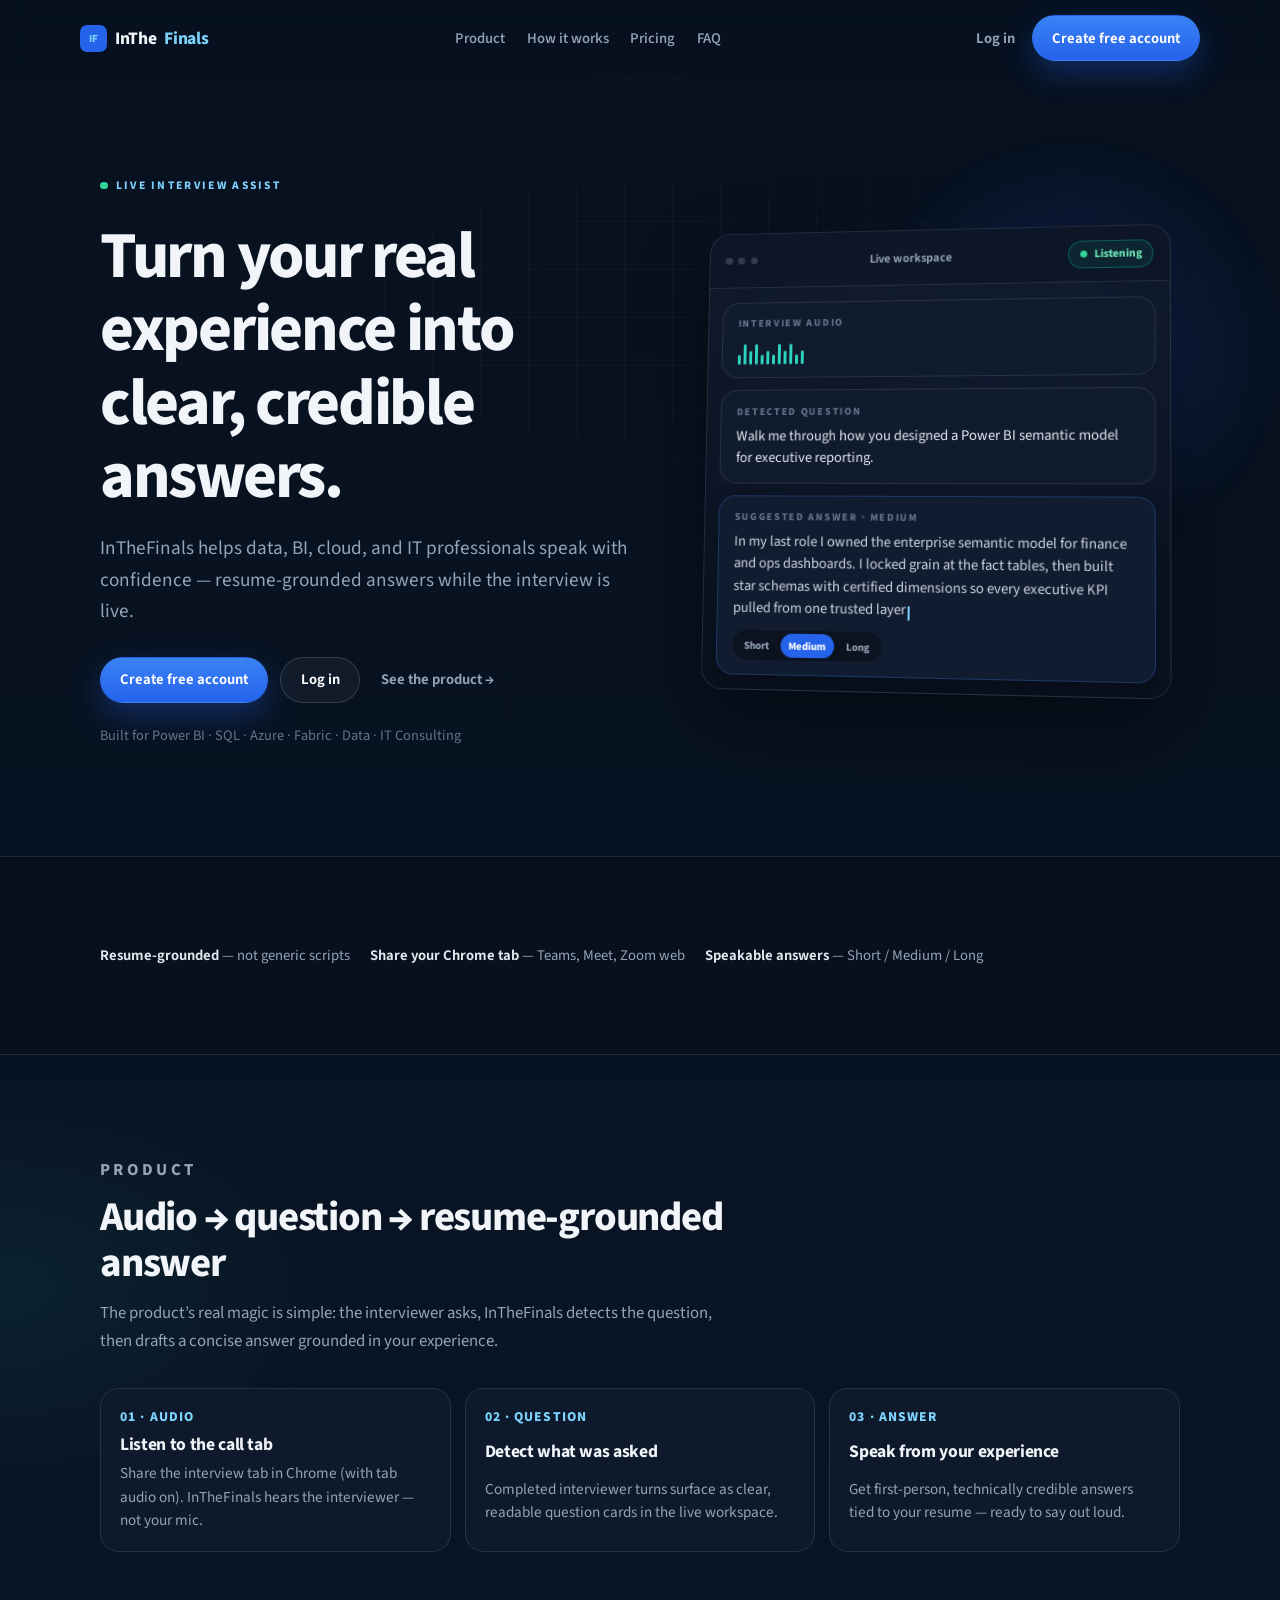
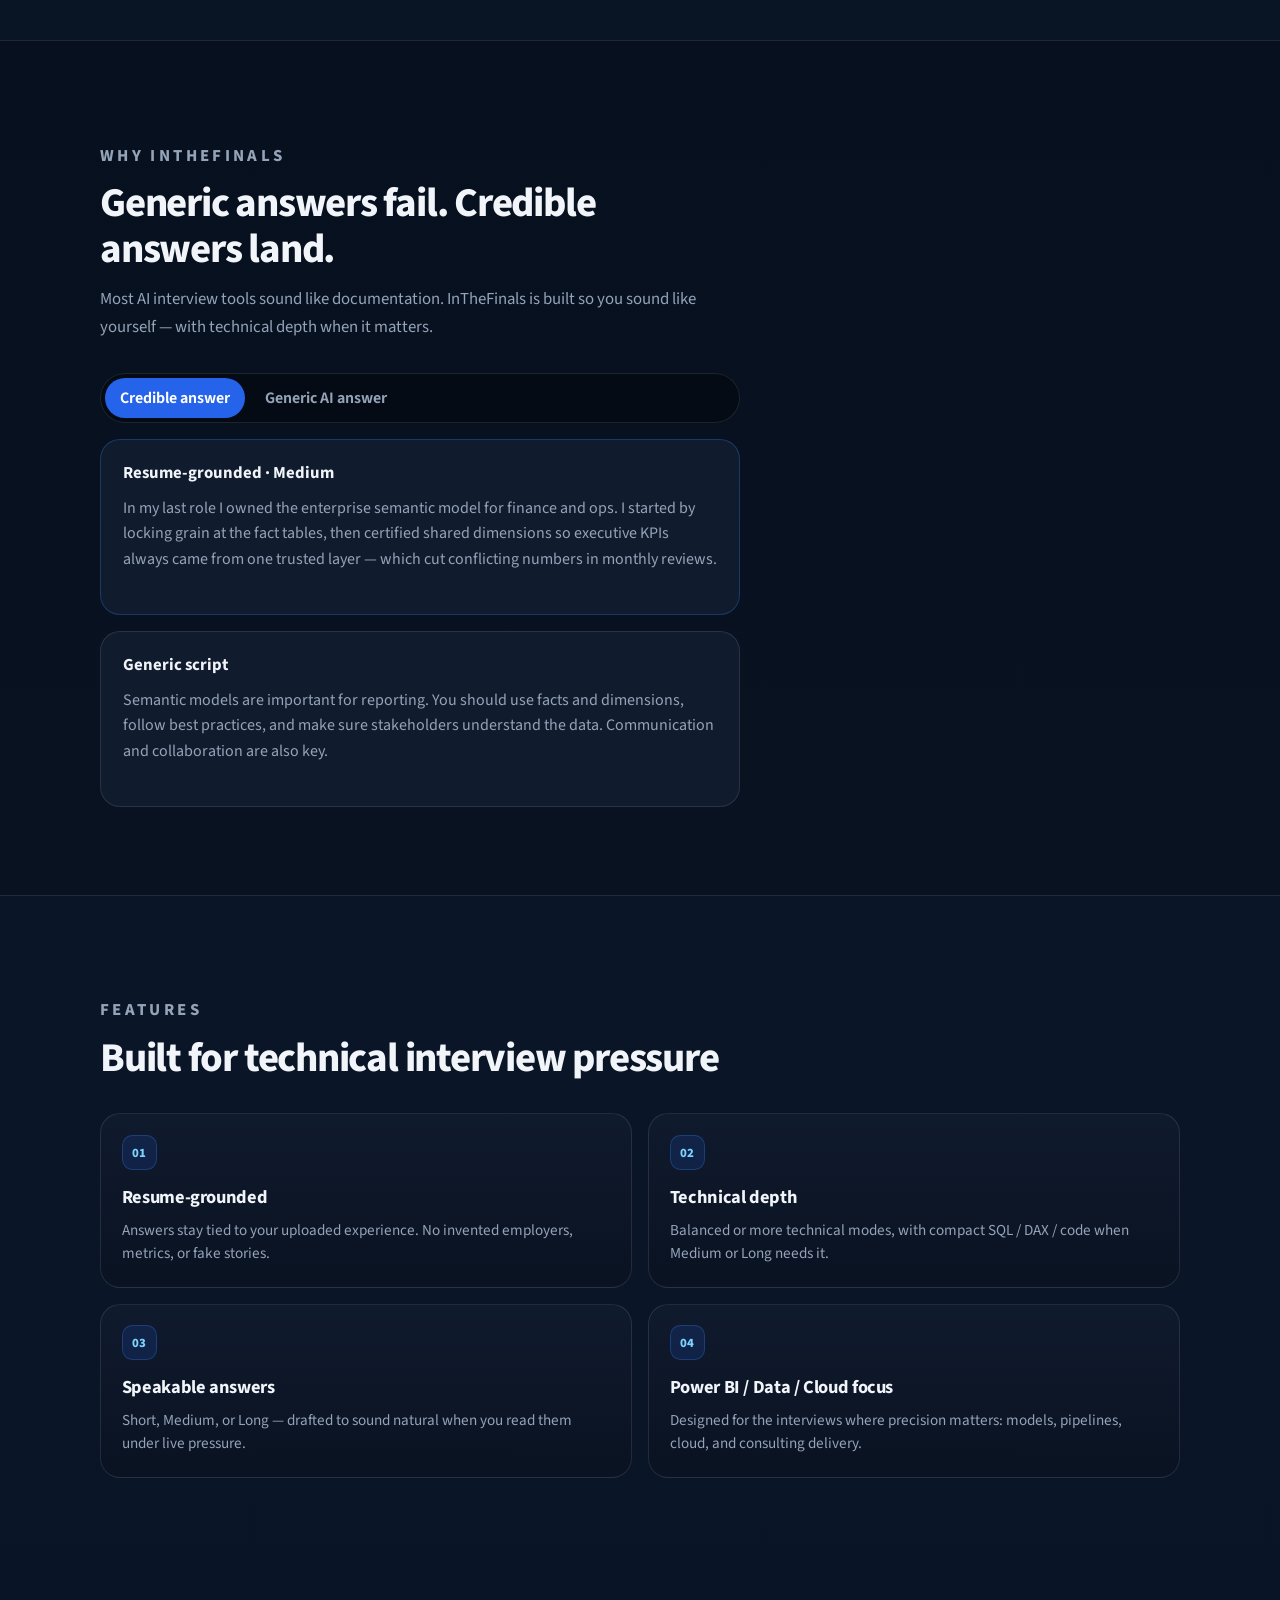
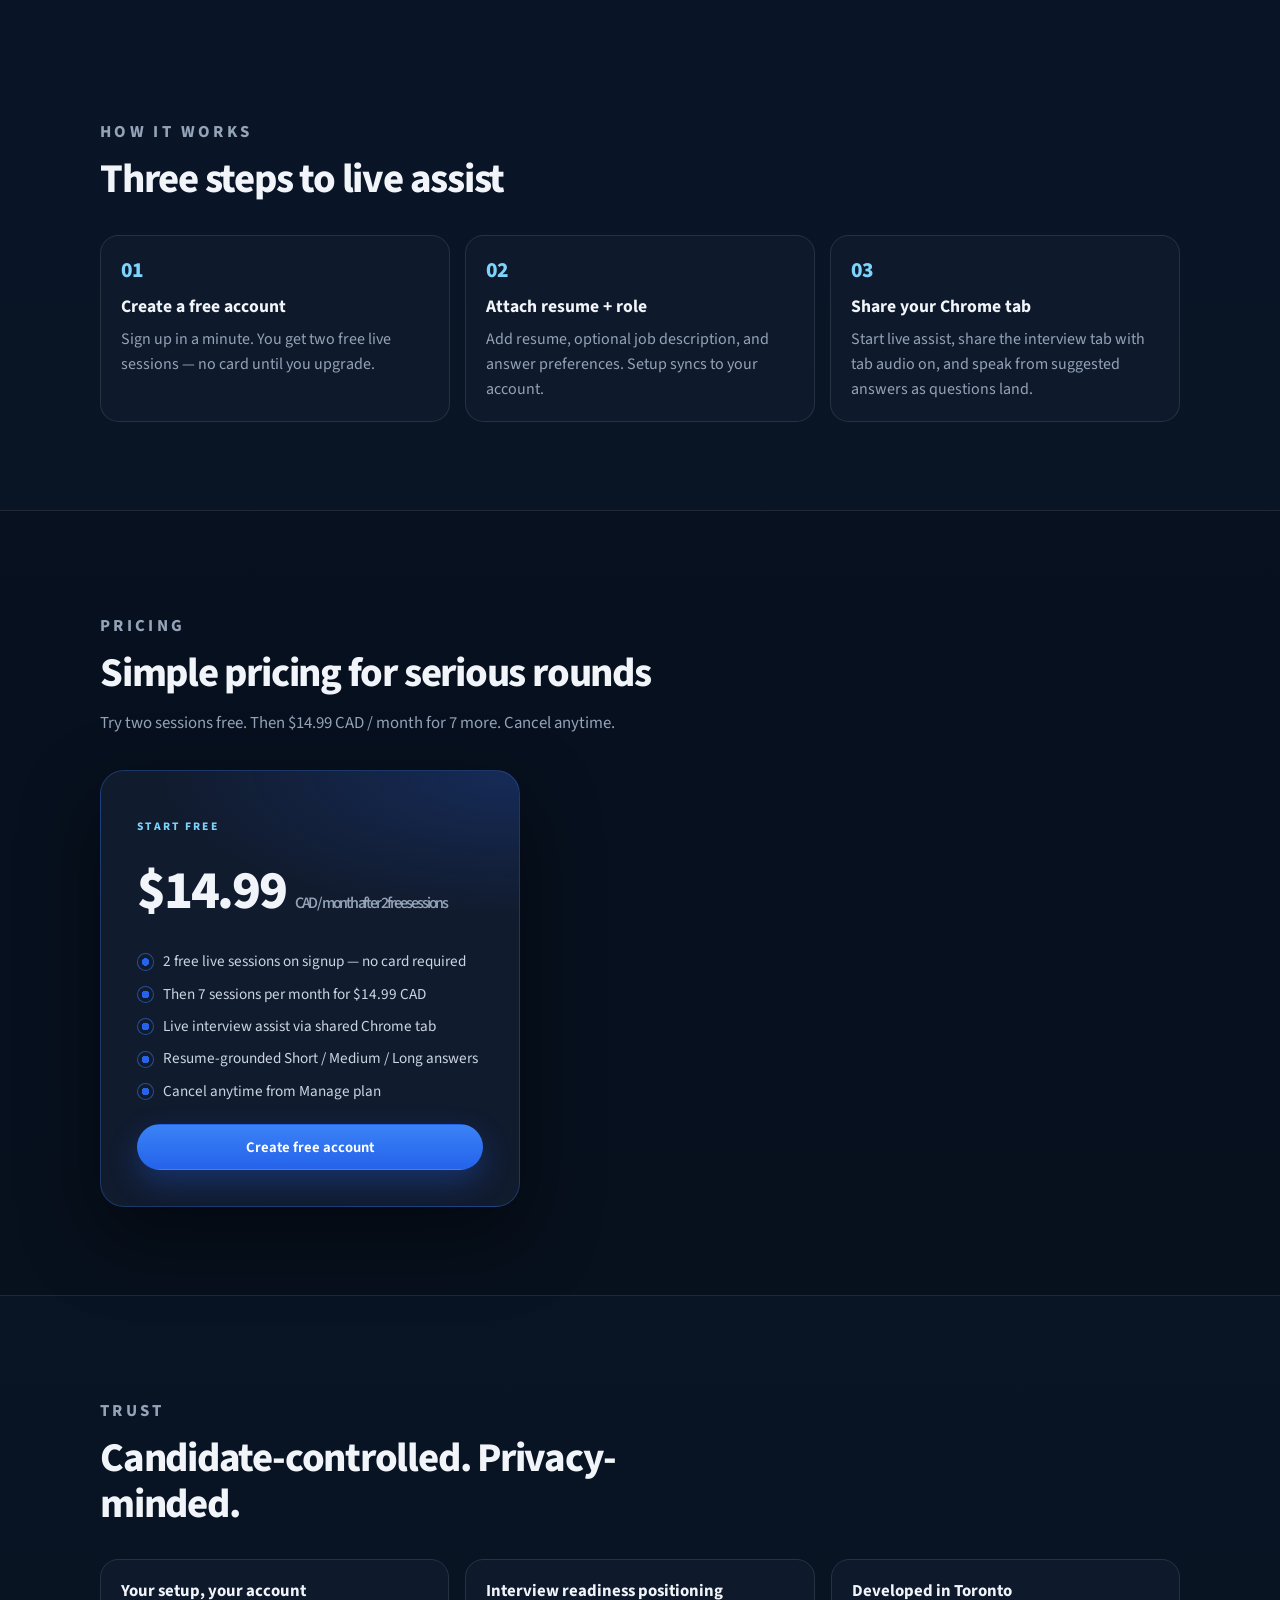
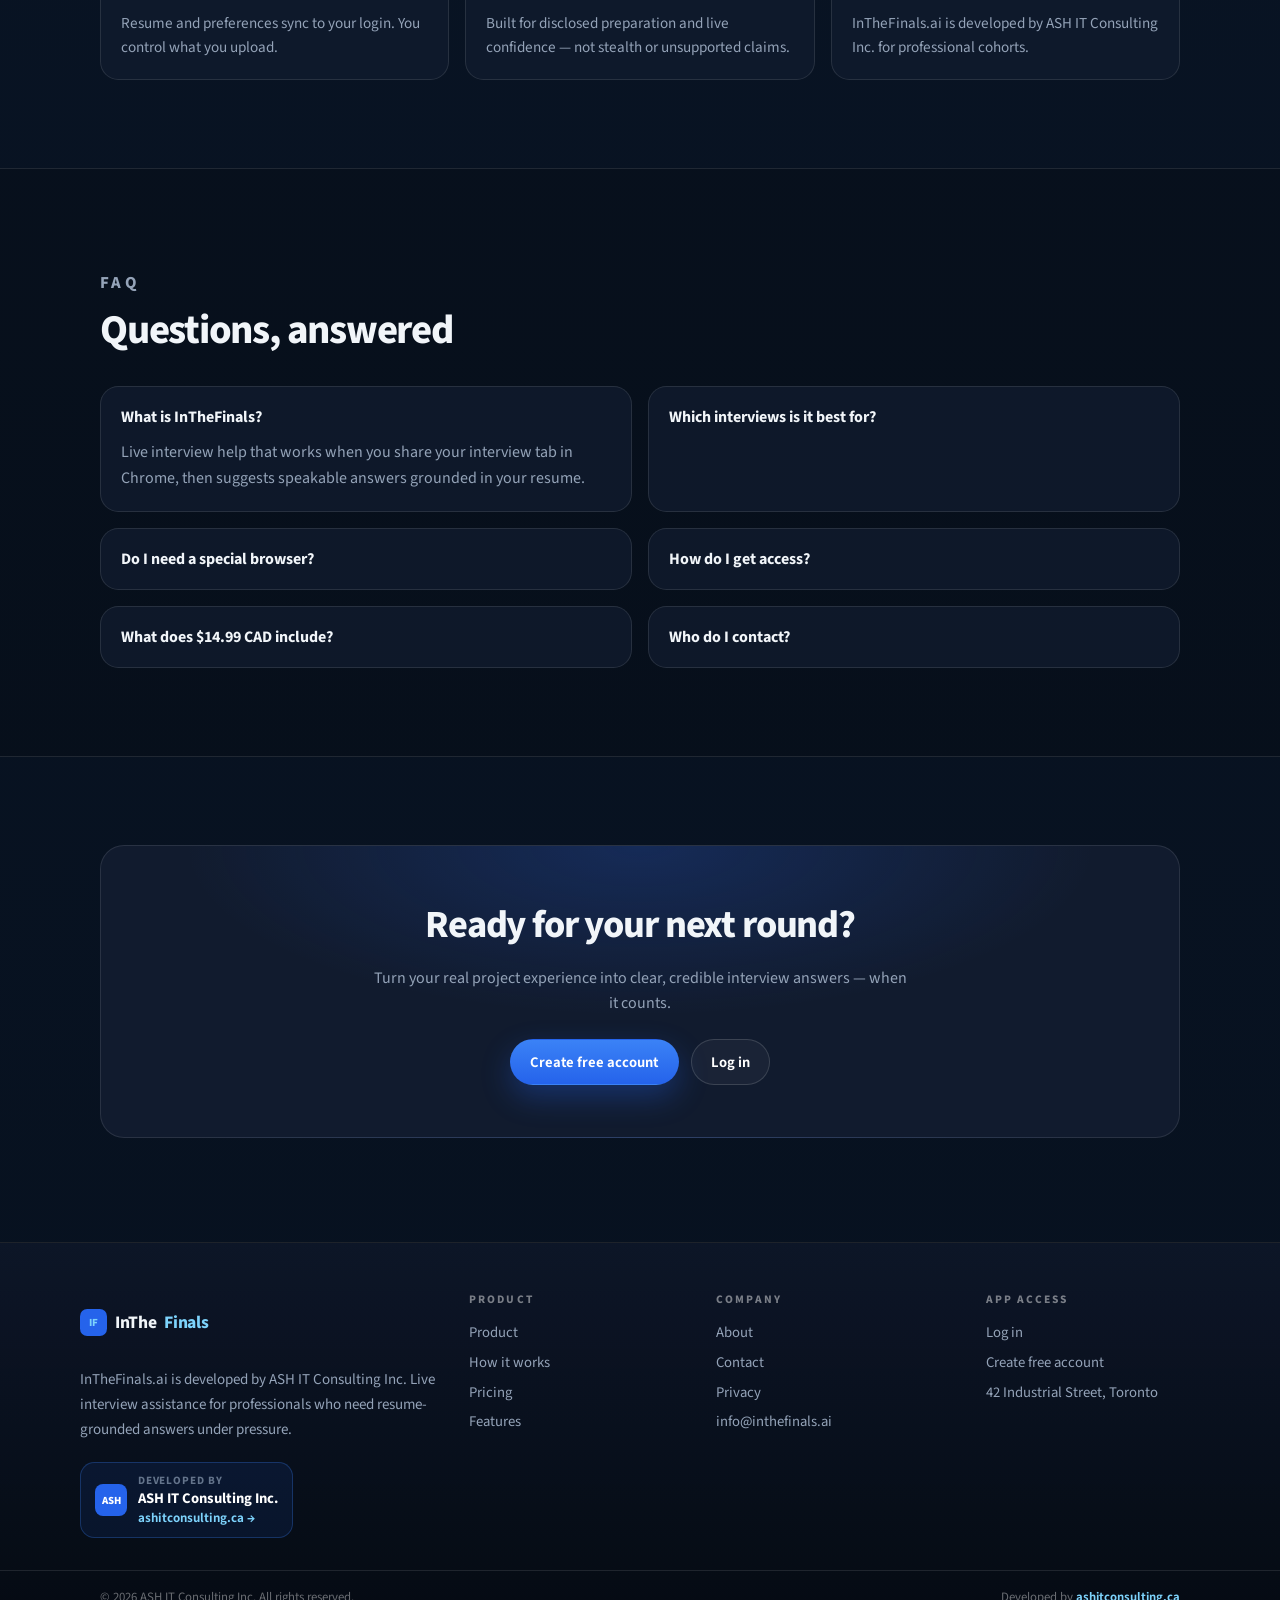
==== commit 9c9964a7: "Add Google Analytics so Facebook and site traffic is measurable. Uses GA4 measurement ID G-QKNJ9WLY8" ====
--- a/index.html
+++ b/index.html
@@ -1,6 +1,14 @@
 <!DOCTYPE html>
 <html lang="en-CA">
 <head>
+  <!-- Google tag (gtag.js) -->
+  <script async src="https://www.googletagmanager.com/gtag/js?id=G-QKNJ9WLY88"></script>
+  <script>
+    window.dataLayer = window.dataLayer || [];
+    function gtag(){dataLayer.push(arguments);}
+    gtag('js', new Date());
+    gtag('config', 'G-QKNJ9WLY88');
+  </script>
   <meta charset="utf-8" />
   <meta name="viewport" content="width=device-width, initial-scale=1" />
   <title>InTheFinals | Live Interview Assist — Resume-Grounded Answers in Real Time</title>
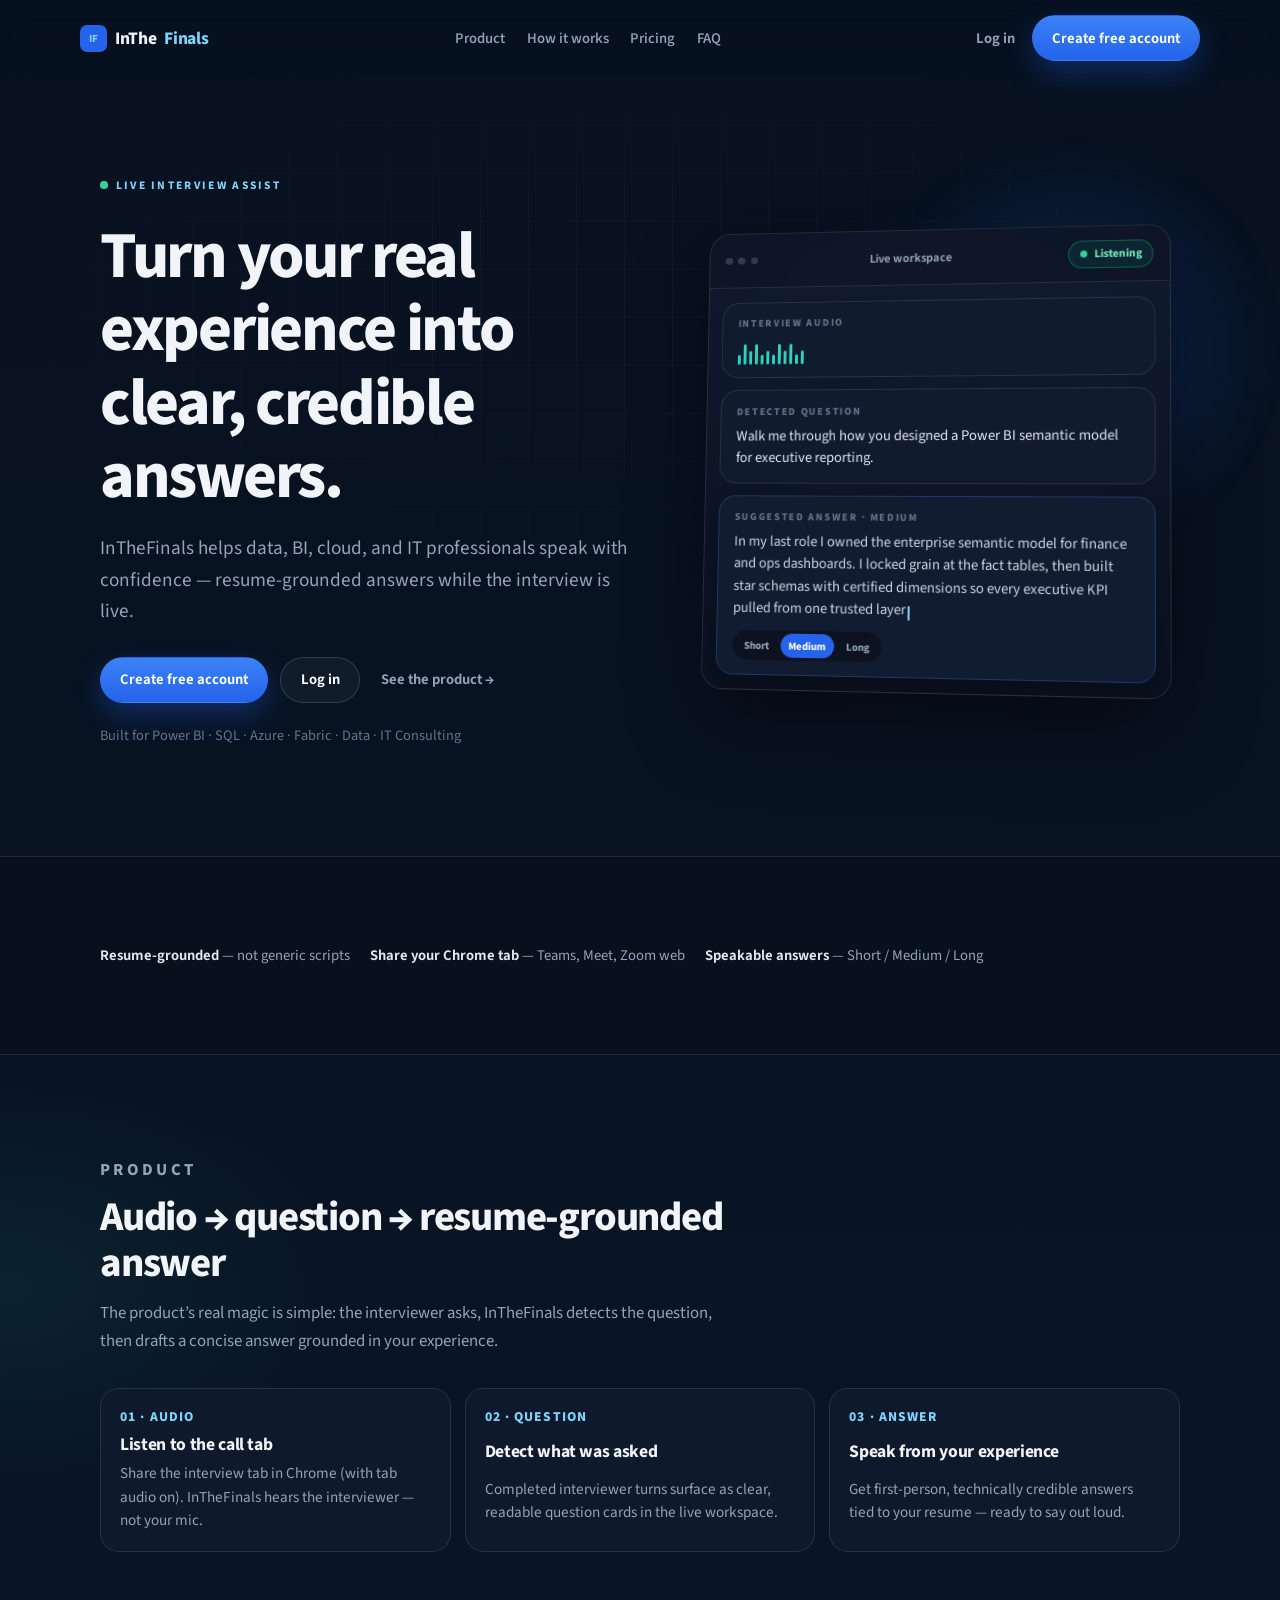
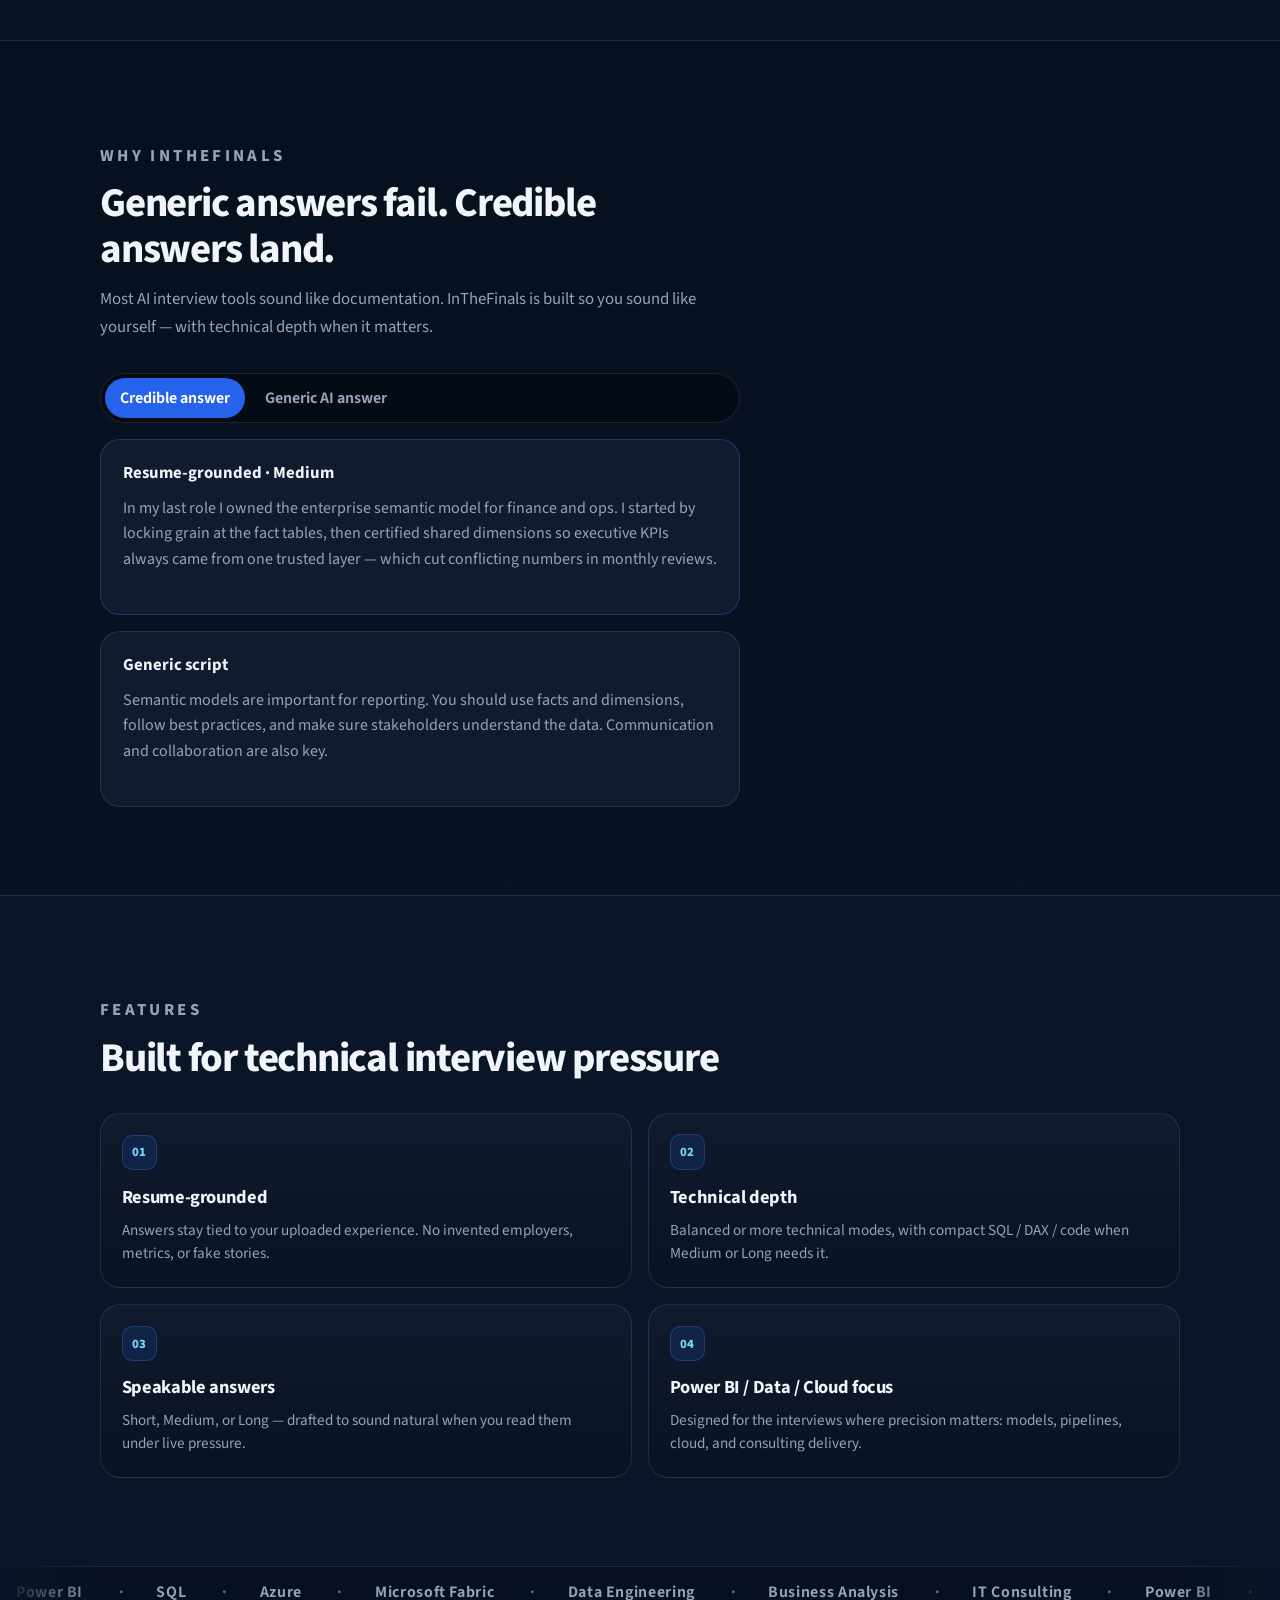
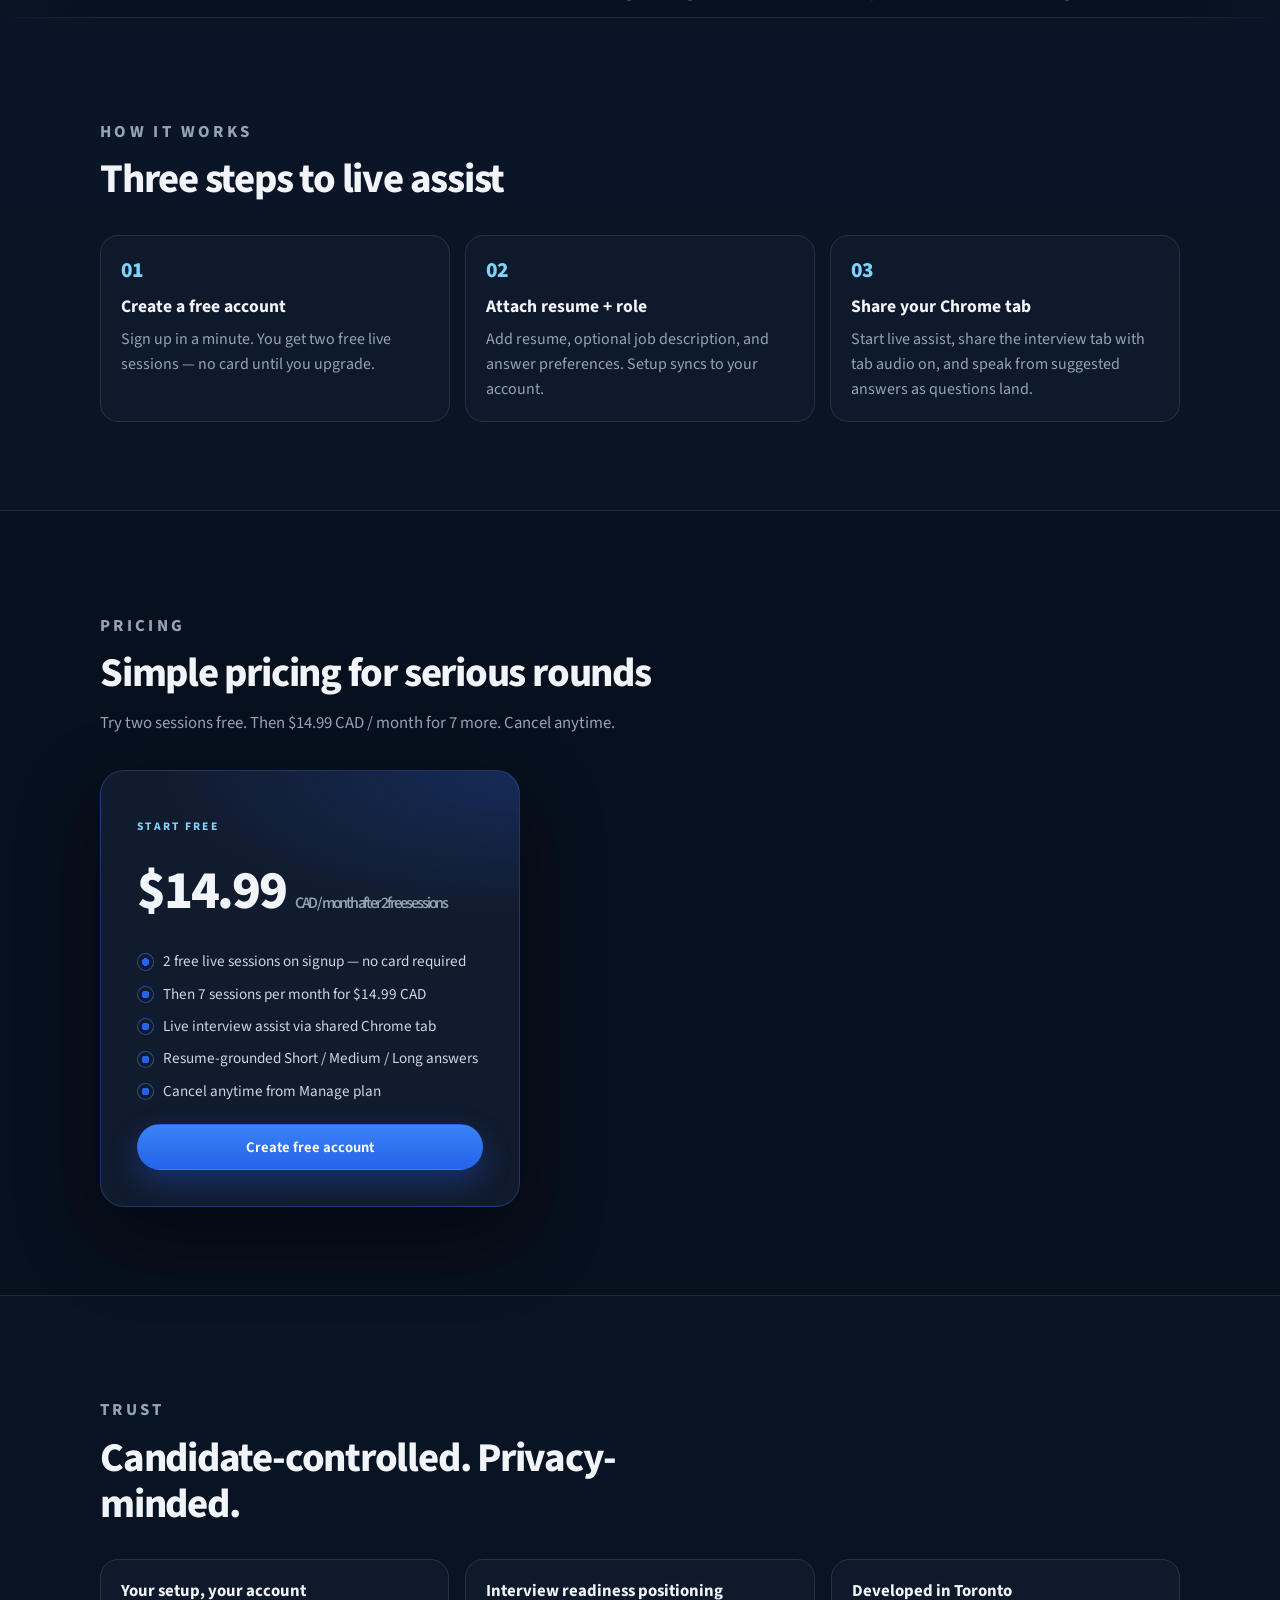
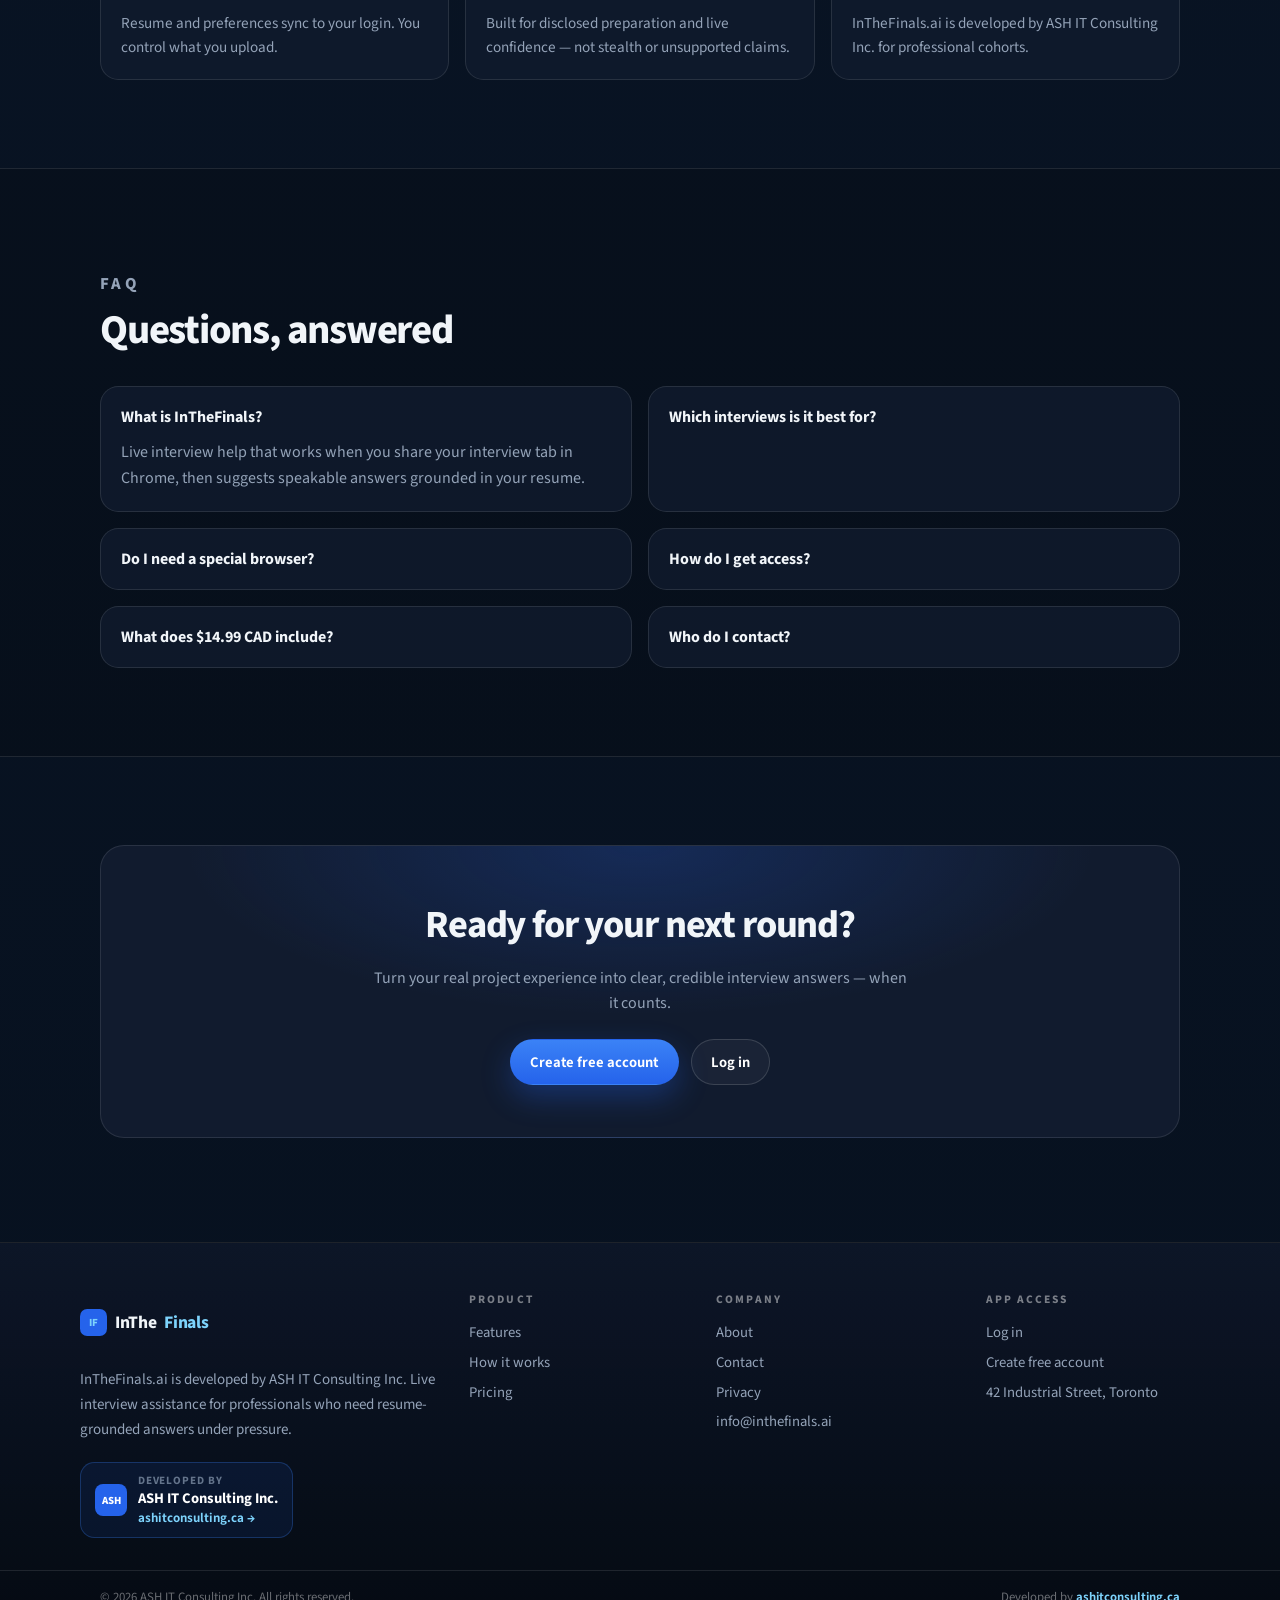
==== commit cd986781: "Clean up marketing pages: real URLs, current app links, one contact email. Product nav goes to /feat" ====
--- a/index.html
+++ b/index.html
@@ -26,6 +26,9 @@
   <meta property="og:image" content="https://inthefinals.ai/assets/screen-live-workspace.png" />
   <meta property="og:locale" content="en_CA" />
   <meta name="twitter:card" content="summary_large_image" />
+  <meta name="twitter:title" content="InTheFinals — Turn real experience into credible interview answers" />
+  <meta name="twitter:description" content="Live interview help with resume-grounded speakable answers for data, BI, cloud, and IT professionals." />
+  <meta name="twitter:image" content="https://inthefinals.ai/assets/screen-live-workspace.png" />
   <meta name="theme-color" content="#07111f" />
   <link rel="icon" href="/favicon.ico" sizes="any" />
   <link rel="icon" href="/favicon.svg" type="image/svg+xml" />
@@ -109,10 +112,10 @@
 <body>
   <header class="header">
     <div class="wrap header-inner">
-      <a class="logo" href="index.html"><span class="logo-mark">IF</span>InThe<span>Finals</span></a>
+      <a class="logo" href="/"><span class="logo-mark">IF</span>InThe<span>Finals</span></a>
       <nav class="nav" aria-label="Primary">
-        <a href="#product">Product</a>
-        <a href="#how">How it works</a>
+        <a href="/features/">Product</a>
+        <a href="/how-it-works/">How it works</a>
         <a href="#pricing">Pricing</a>
         <a href="#faq">FAQ</a>
         <a class="btn btn-primary mobile-cta" href="https://app.inthefinals.ai/signup">Create free account</a>
@@ -137,7 +140,7 @@
           <div class="cta-row rise d3">
             <a class="btn btn-primary" href="https://app.inthefinals.ai/signup">Create free account</a>
             <a class="btn btn-ghost" href="https://app.inthefinals.ai/login">Log in</a>
-            <a class="btn btn-text" href="#product">See the product →</a>
+            <a class="btn btn-text" href="/features/">See the product →</a>
           </div>
           <p class="trust-line rise d4">Built for Power BI · SQL · Azure · Fabric · Data · IT Consulting</p>
         </div>
@@ -416,18 +419,17 @@
       <div>
         <h3>Product</h3>
         <ul>
-          <li><a href="#product">Product</a></li>
-          <li><a href="#how">How it works</a></li>
-          <li><a href="#pricing">Pricing</a></li>
-          <li><a href="features/index.html">Features</a></li>
+          <li><a href="/features/">Features</a></li>
+          <li><a href="/how-it-works/">How it works</a></li>
+          <li><a href="/#pricing">Pricing</a></li>
         </ul>
       </div>
       <div>
         <h3>Company</h3>
         <ul>
-          <li><a href="about/index.html">About</a></li>
-          <li><a href="contact/index.html">Contact</a></li>
-          <li><a href="privacy/index.html">Privacy</a></li>
+          <li><a href="/about/">About</a></li>
+          <li><a href="/contact/">Contact</a></li>
+          <li><a href="/privacy/">Privacy</a></li>
           <li><a href="mailto:info@inthefinals.ai">info@inthefinals.ai</a></li>
         </ul>
       </div>
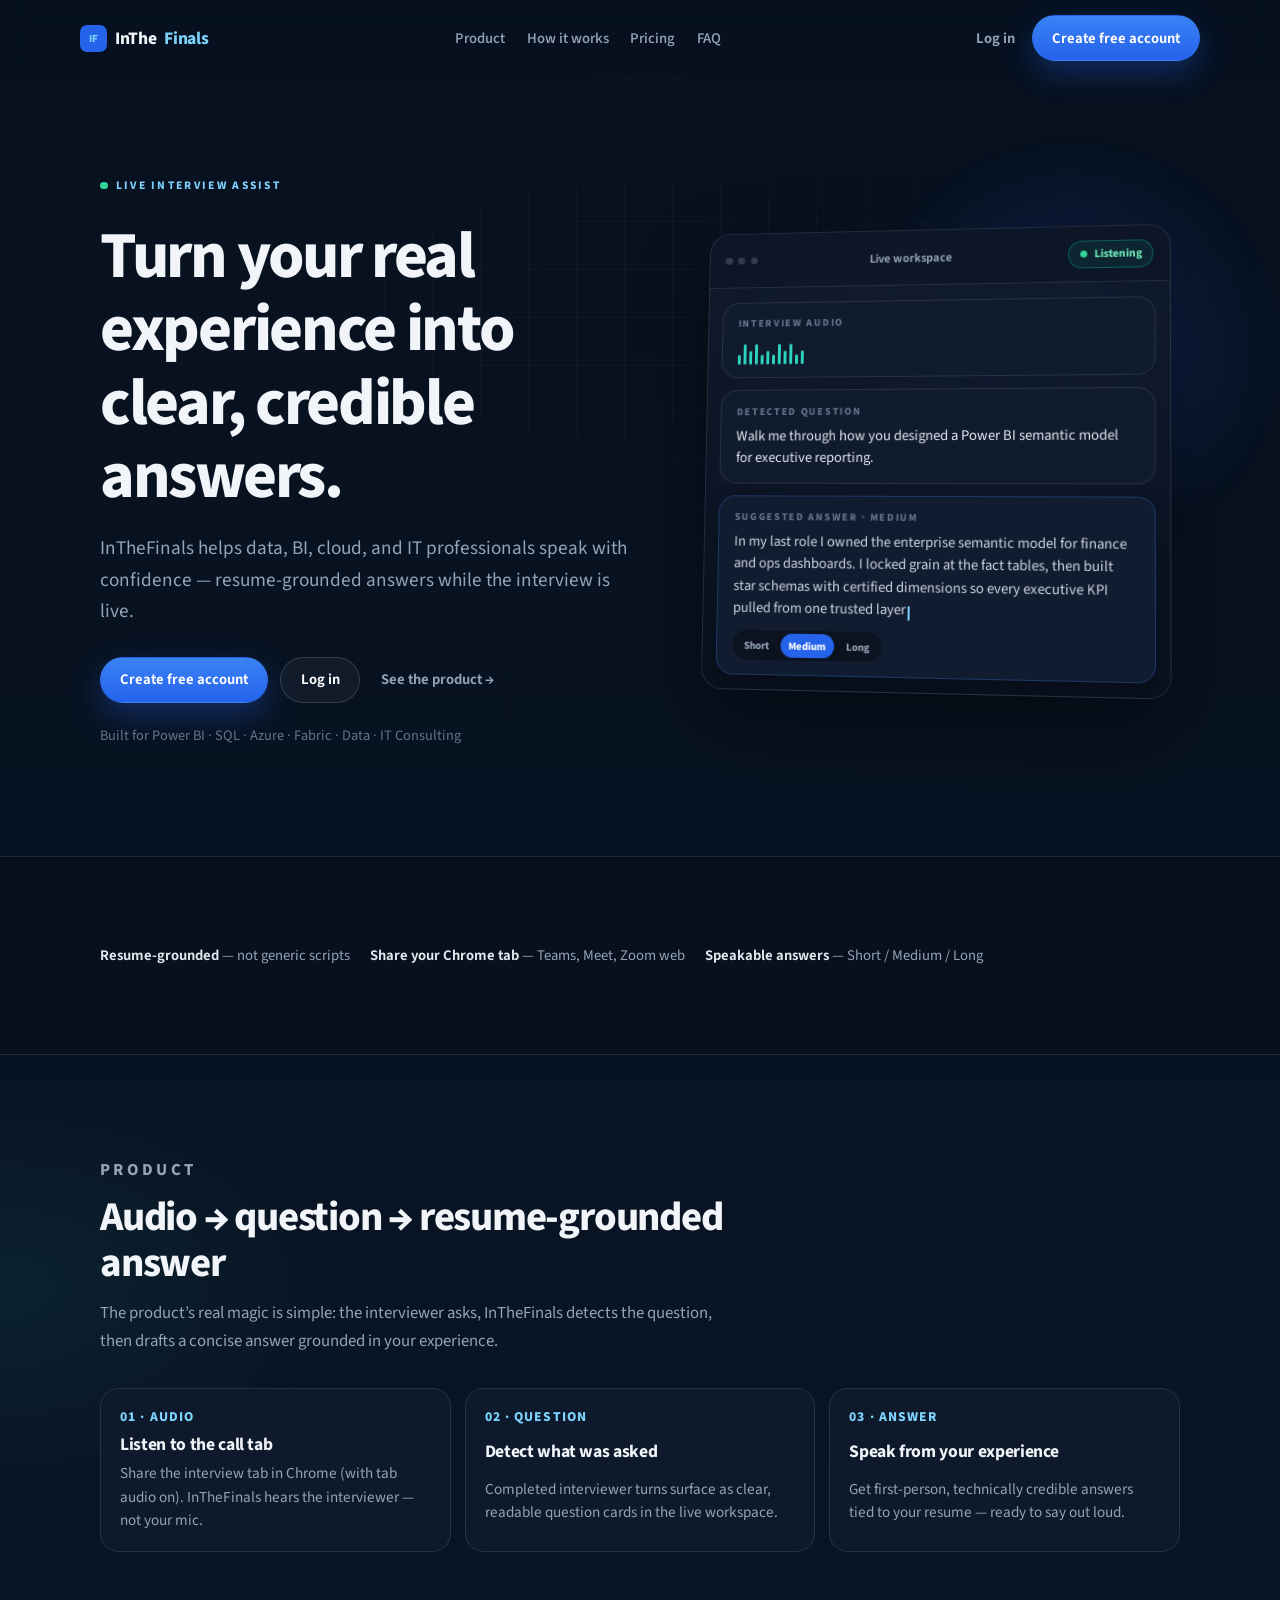
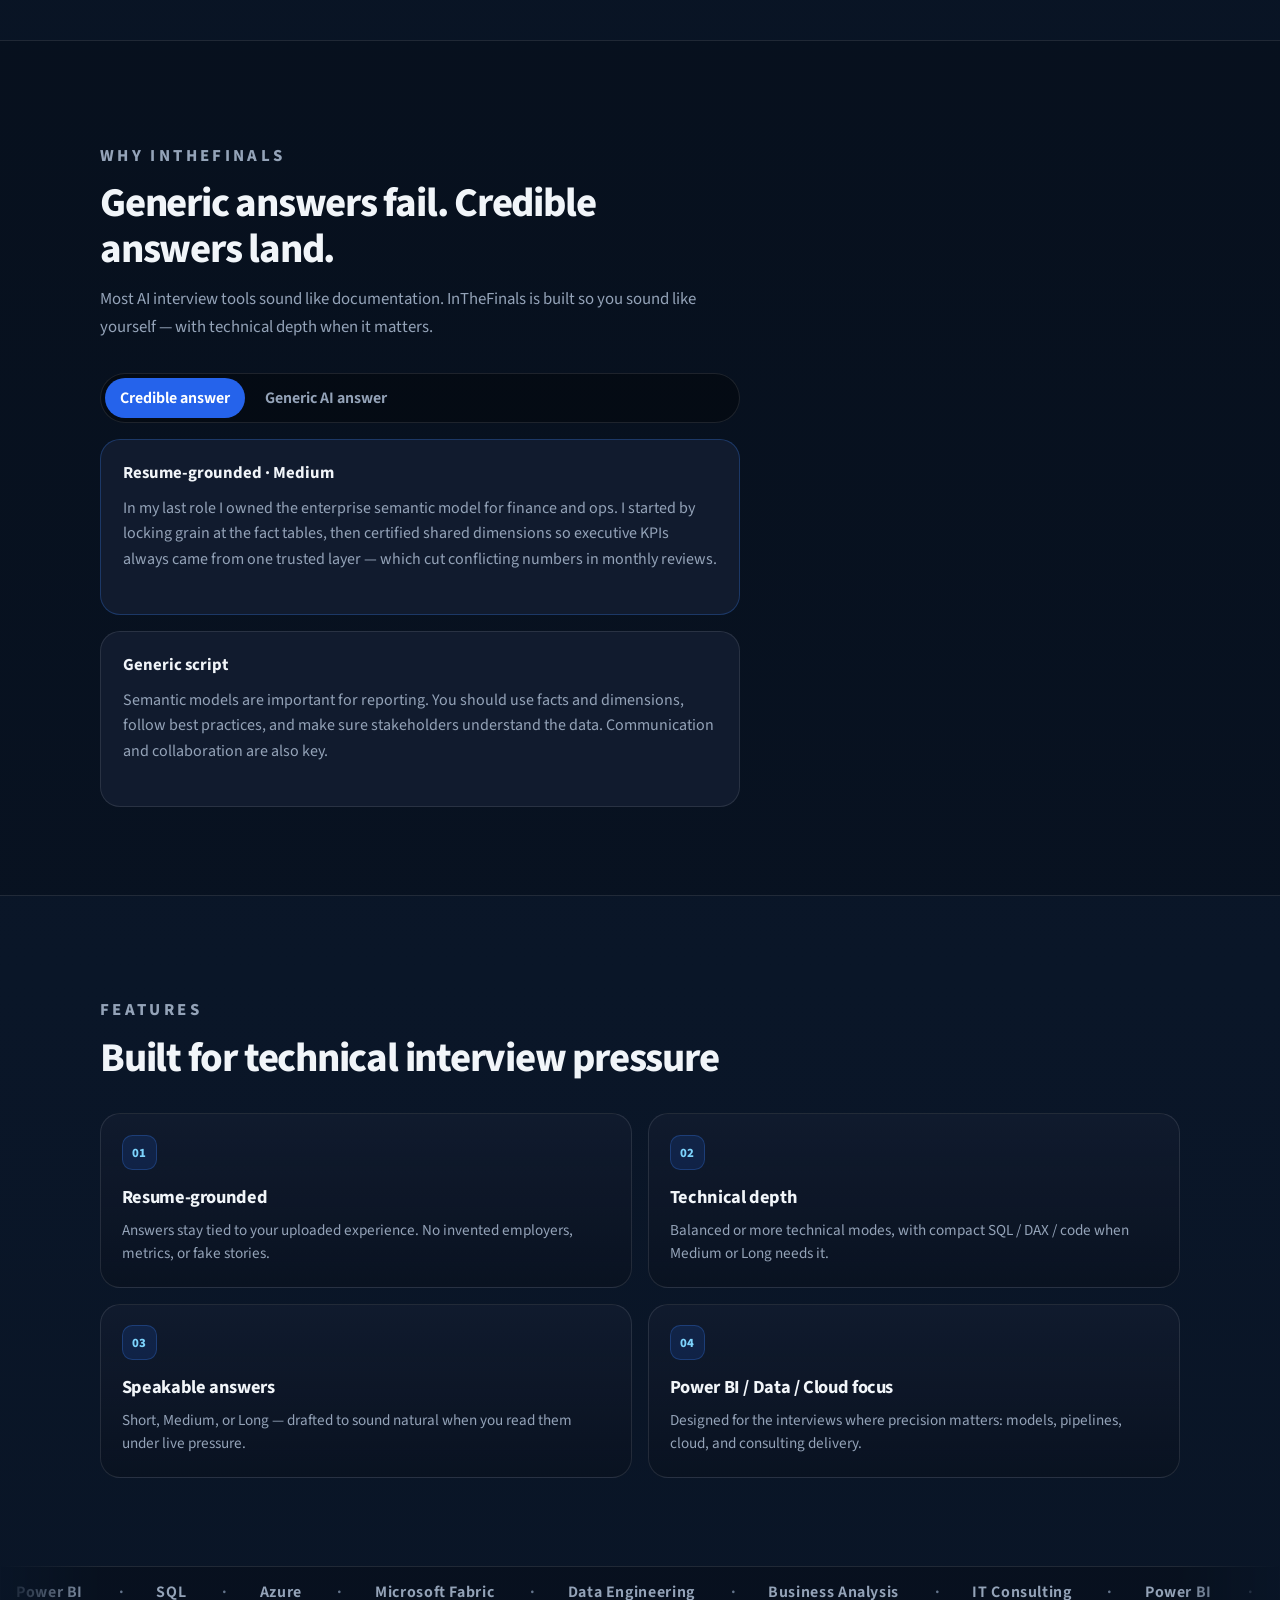
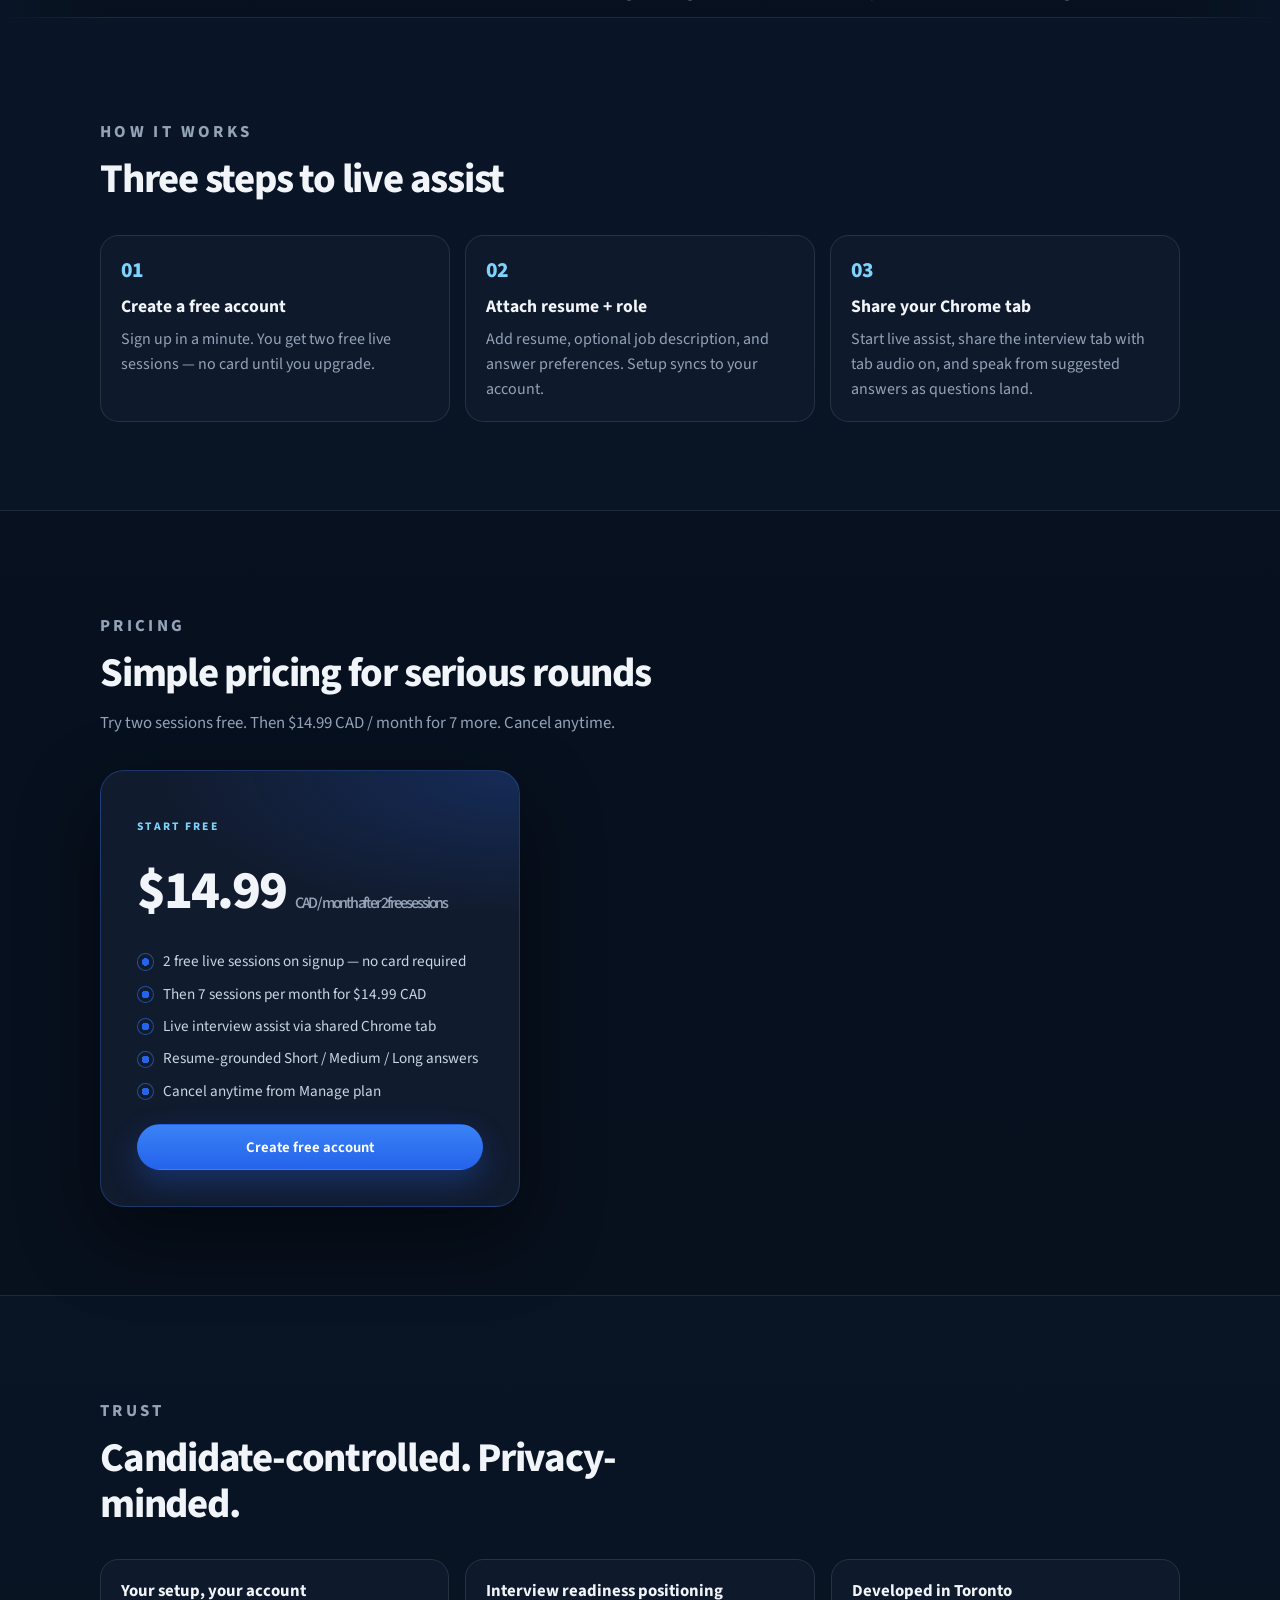
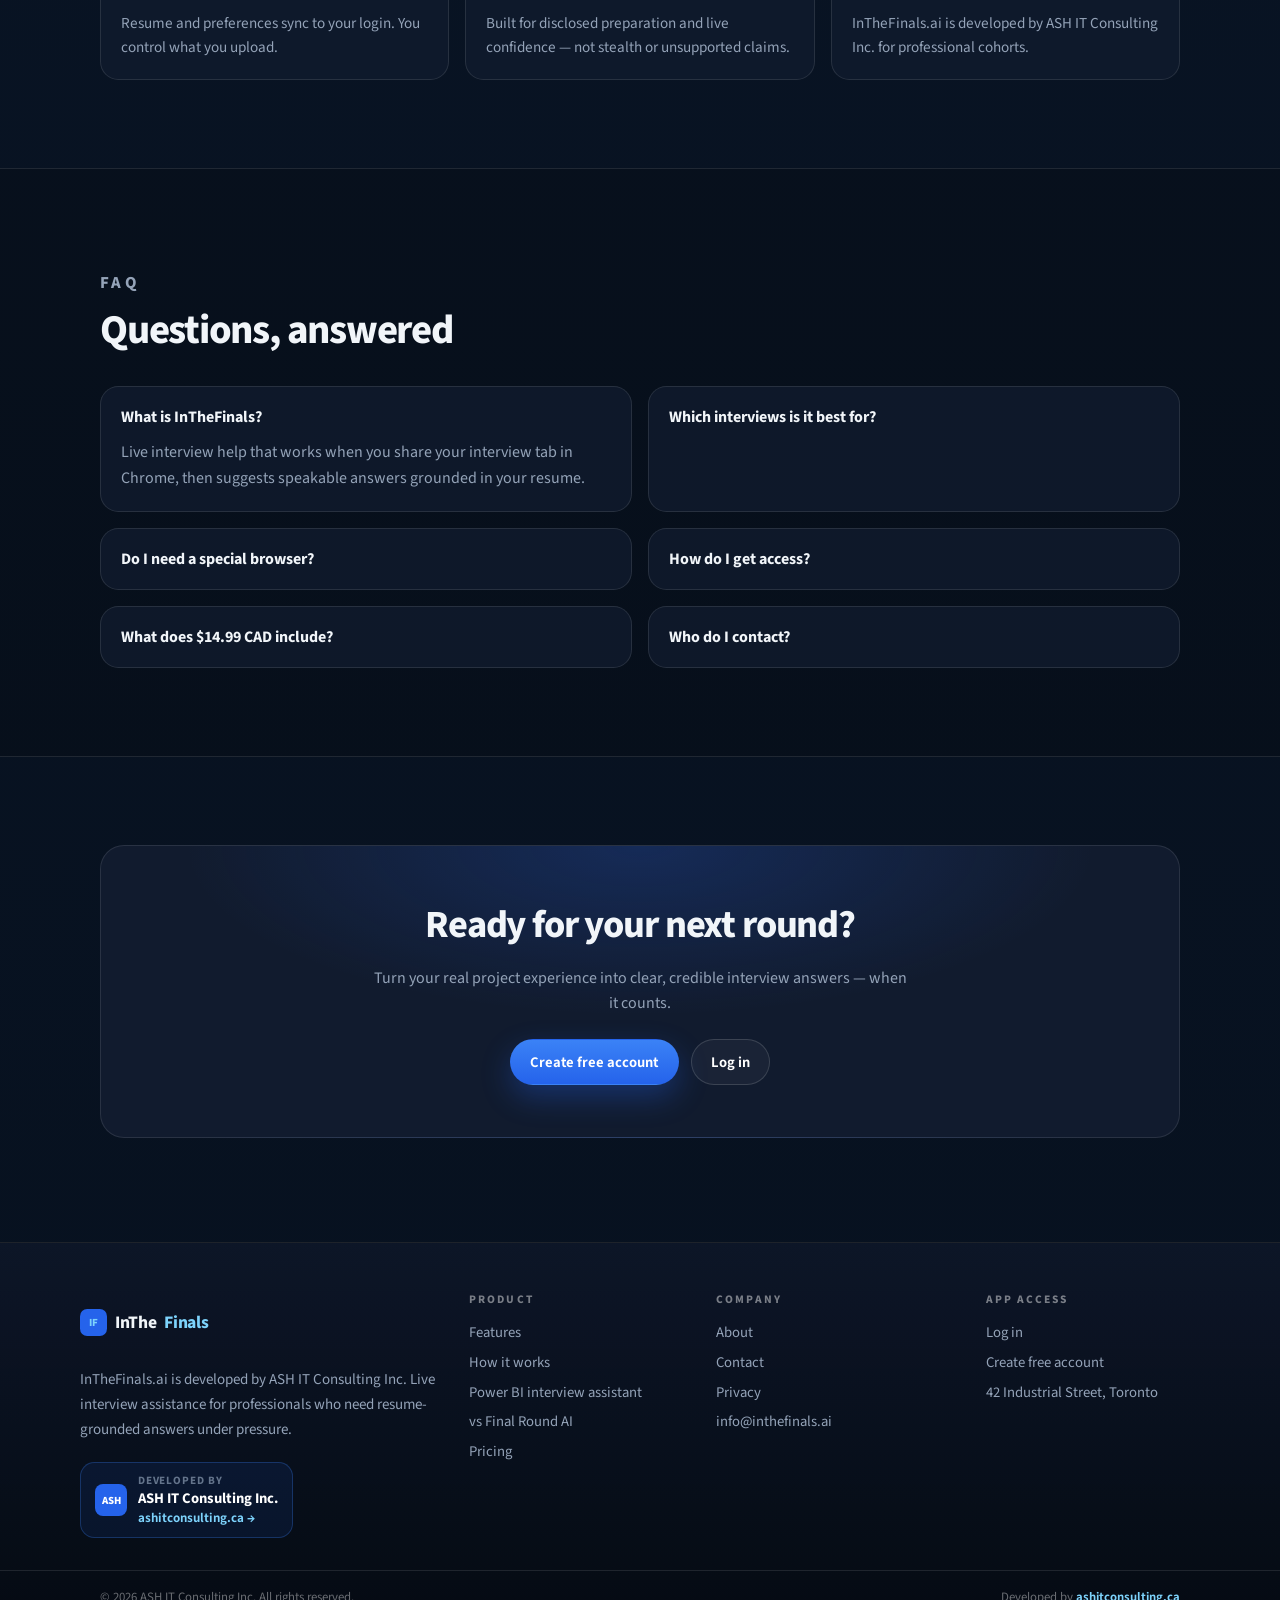
==== commit 8410c455: "Add Power BI interview assistant and Final Round AI comparison pages. Give ChatGPT/Google a citable " ====
--- a/index.html
+++ b/index.html
@@ -421,6 +421,8 @@
         <ul>
           <li><a href="/features/">Features</a></li>
           <li><a href="/how-it-works/">How it works</a></li>
+          <li><a href="/power-bi-interview-assistant/">Power BI interview assistant</a></li>
+          <li><a href="/vs/final-round-ai/">vs Final Round AI</a></li>
           <li><a href="/#pricing">Pricing</a></li>
         </ul>
       </div>
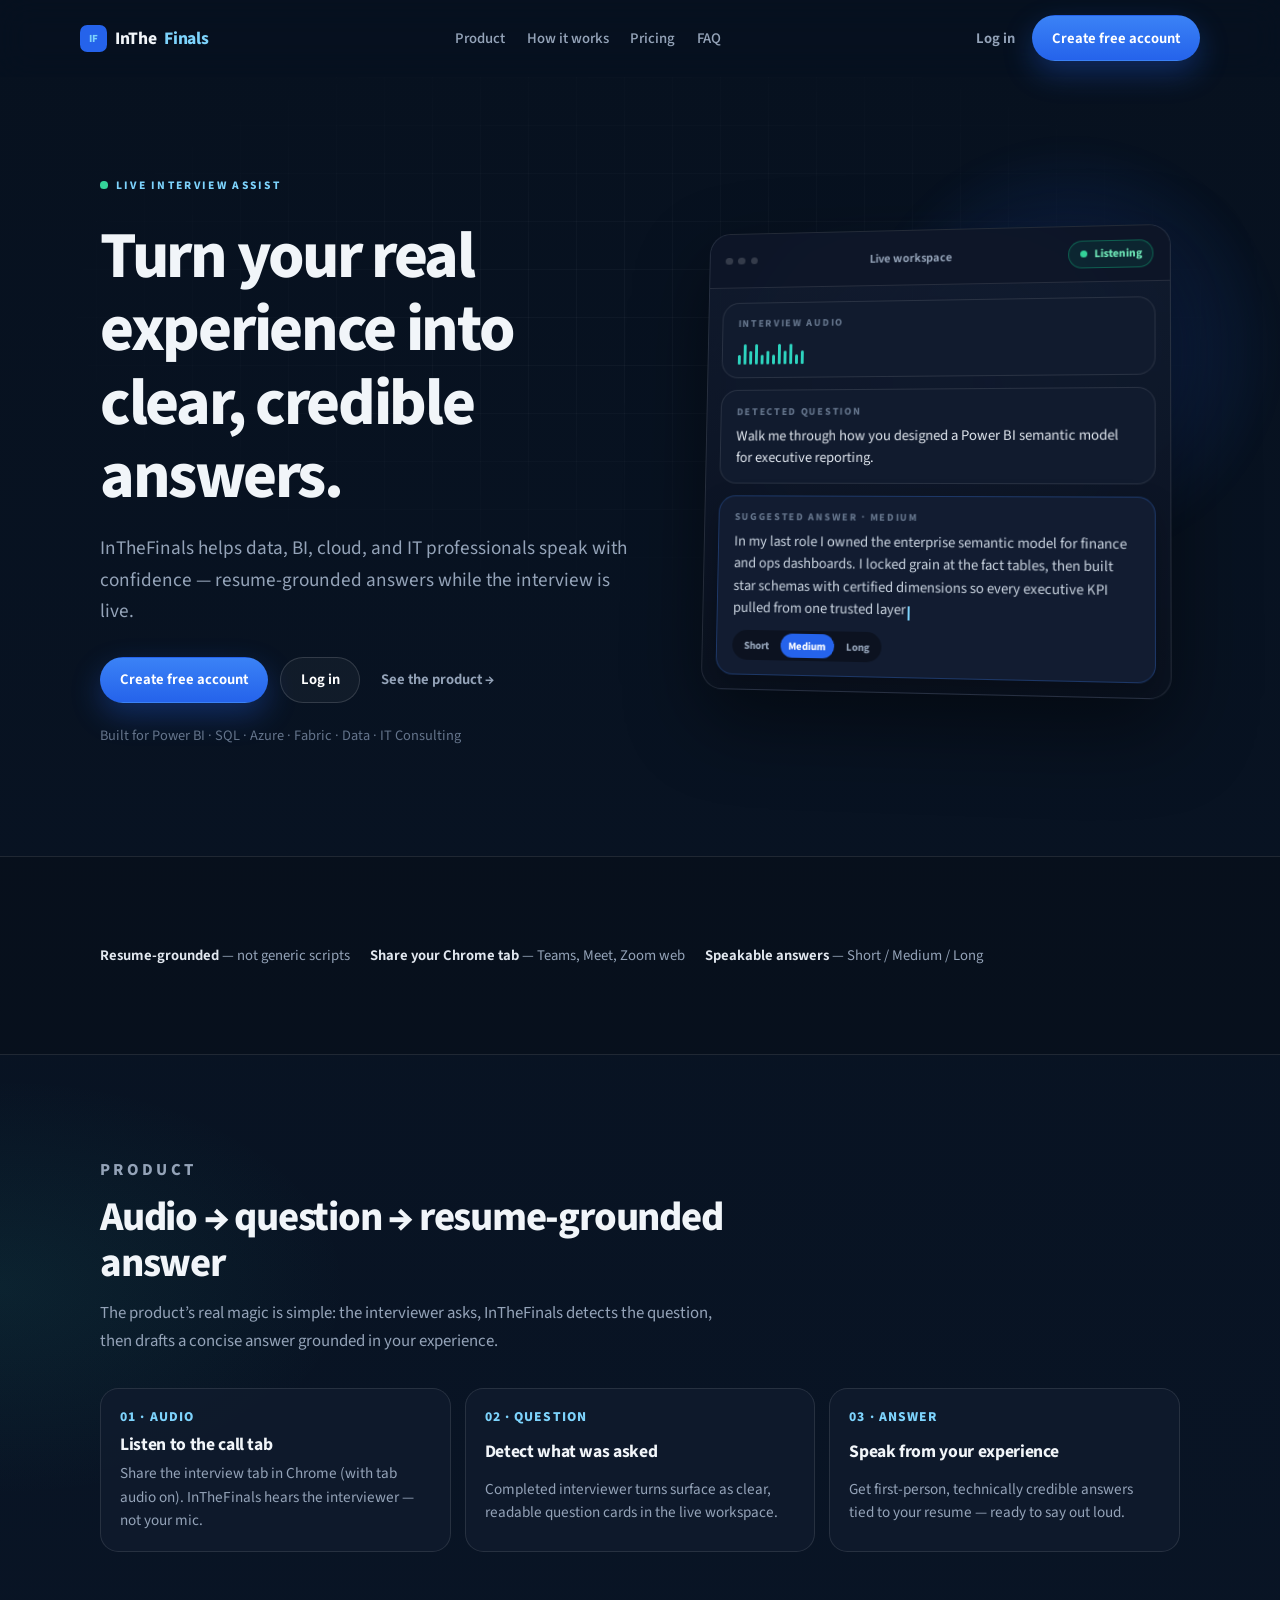
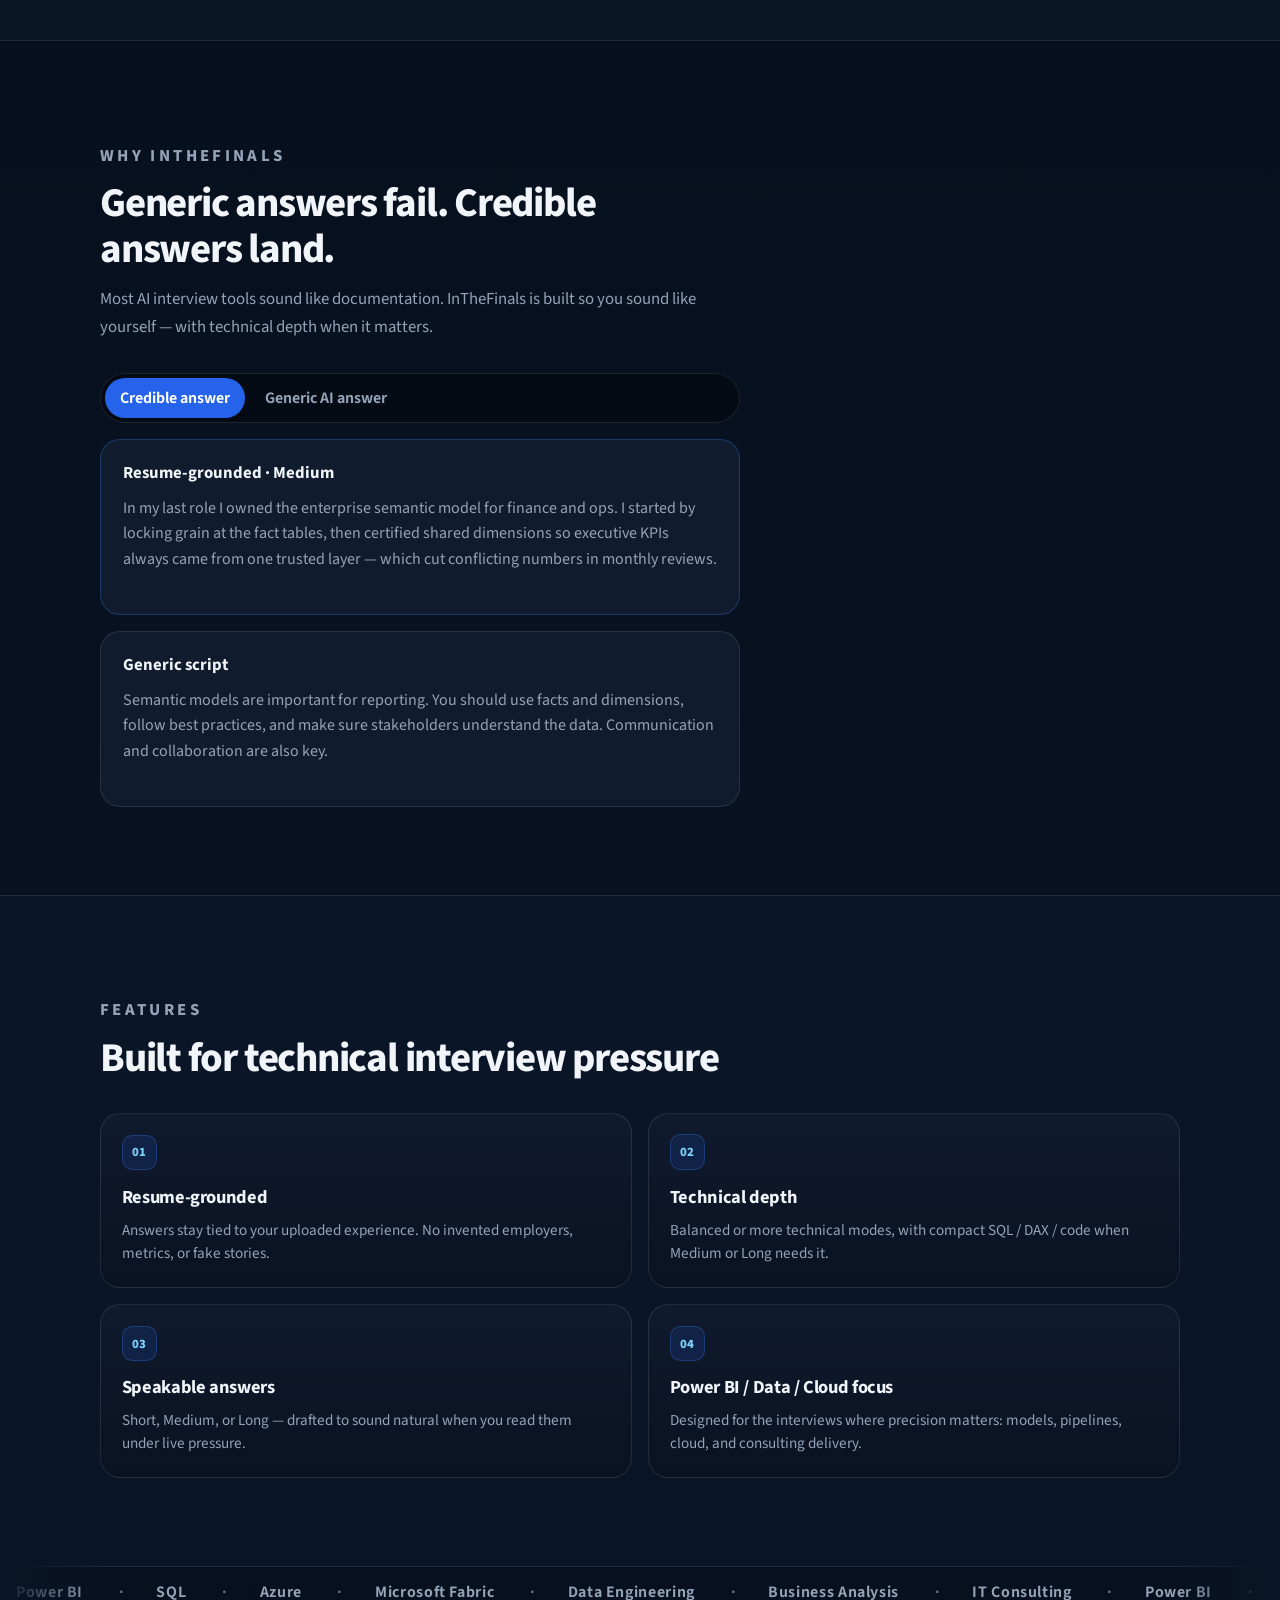
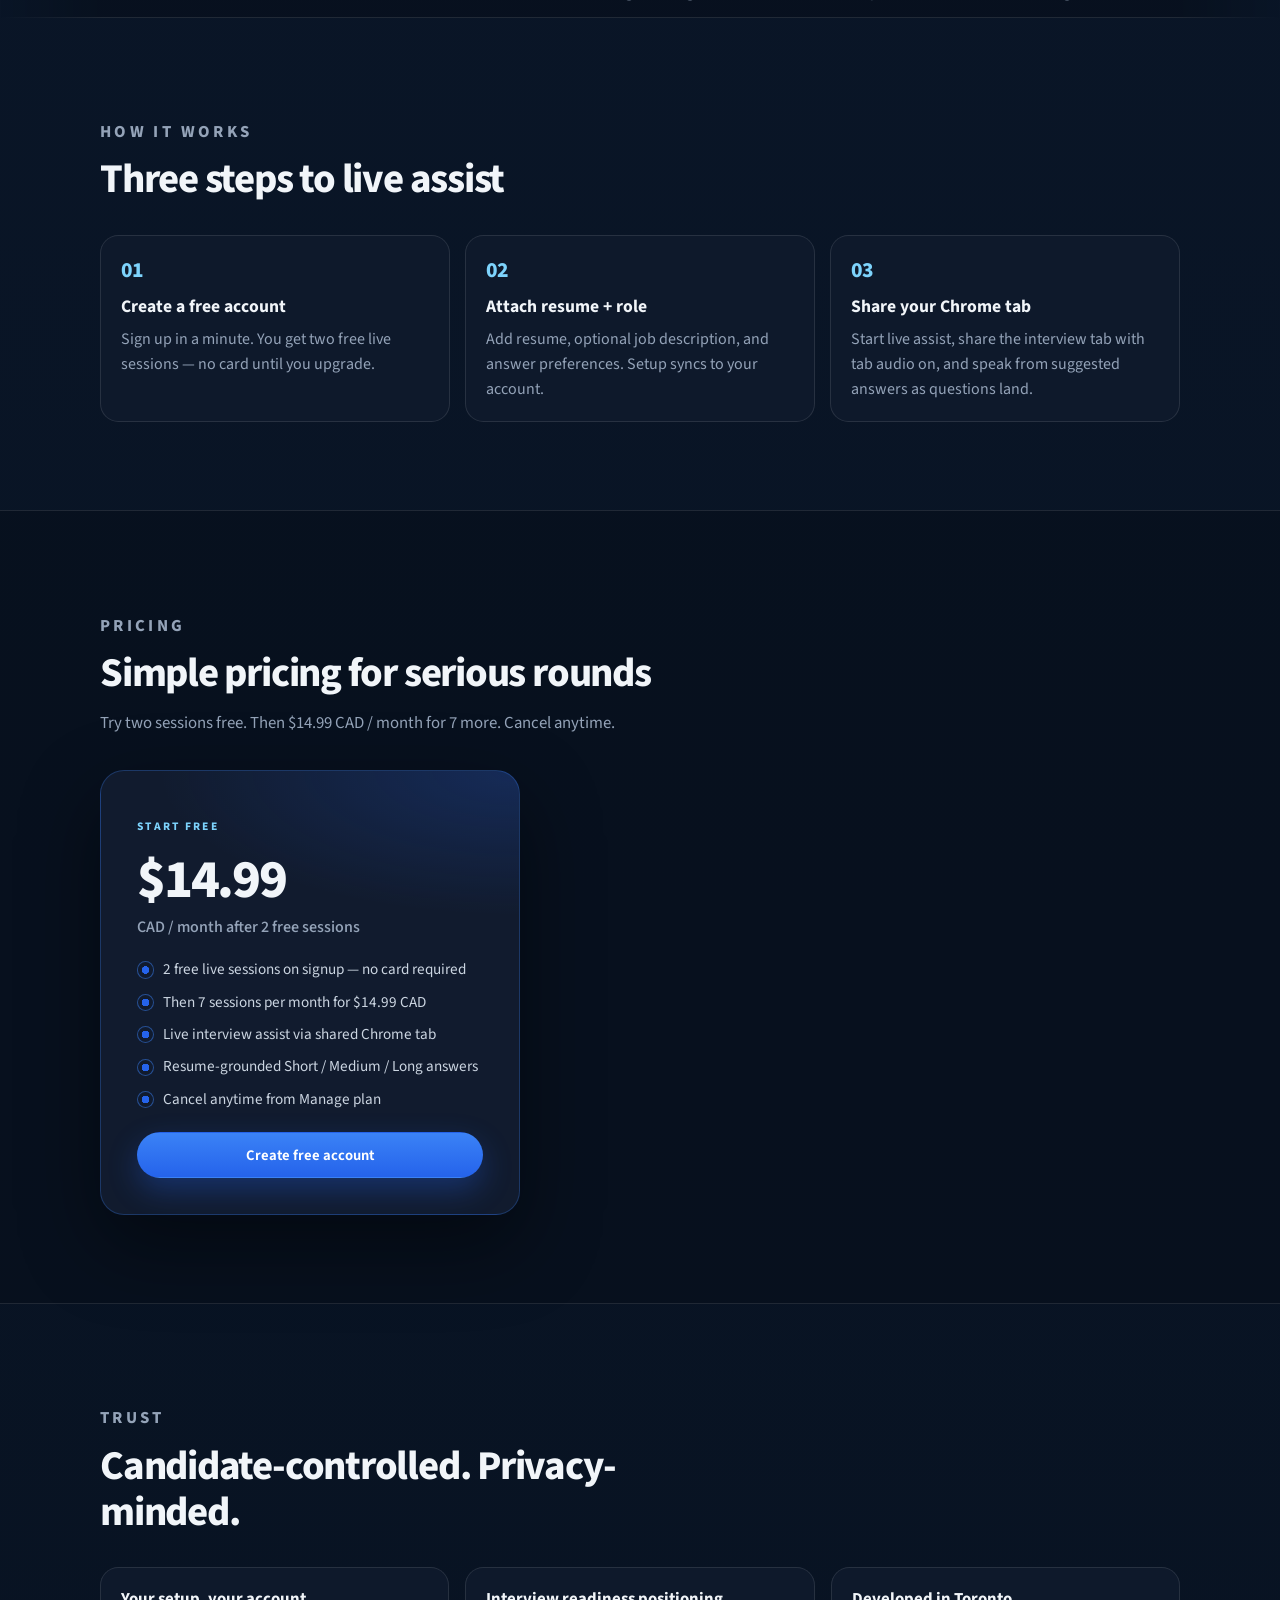
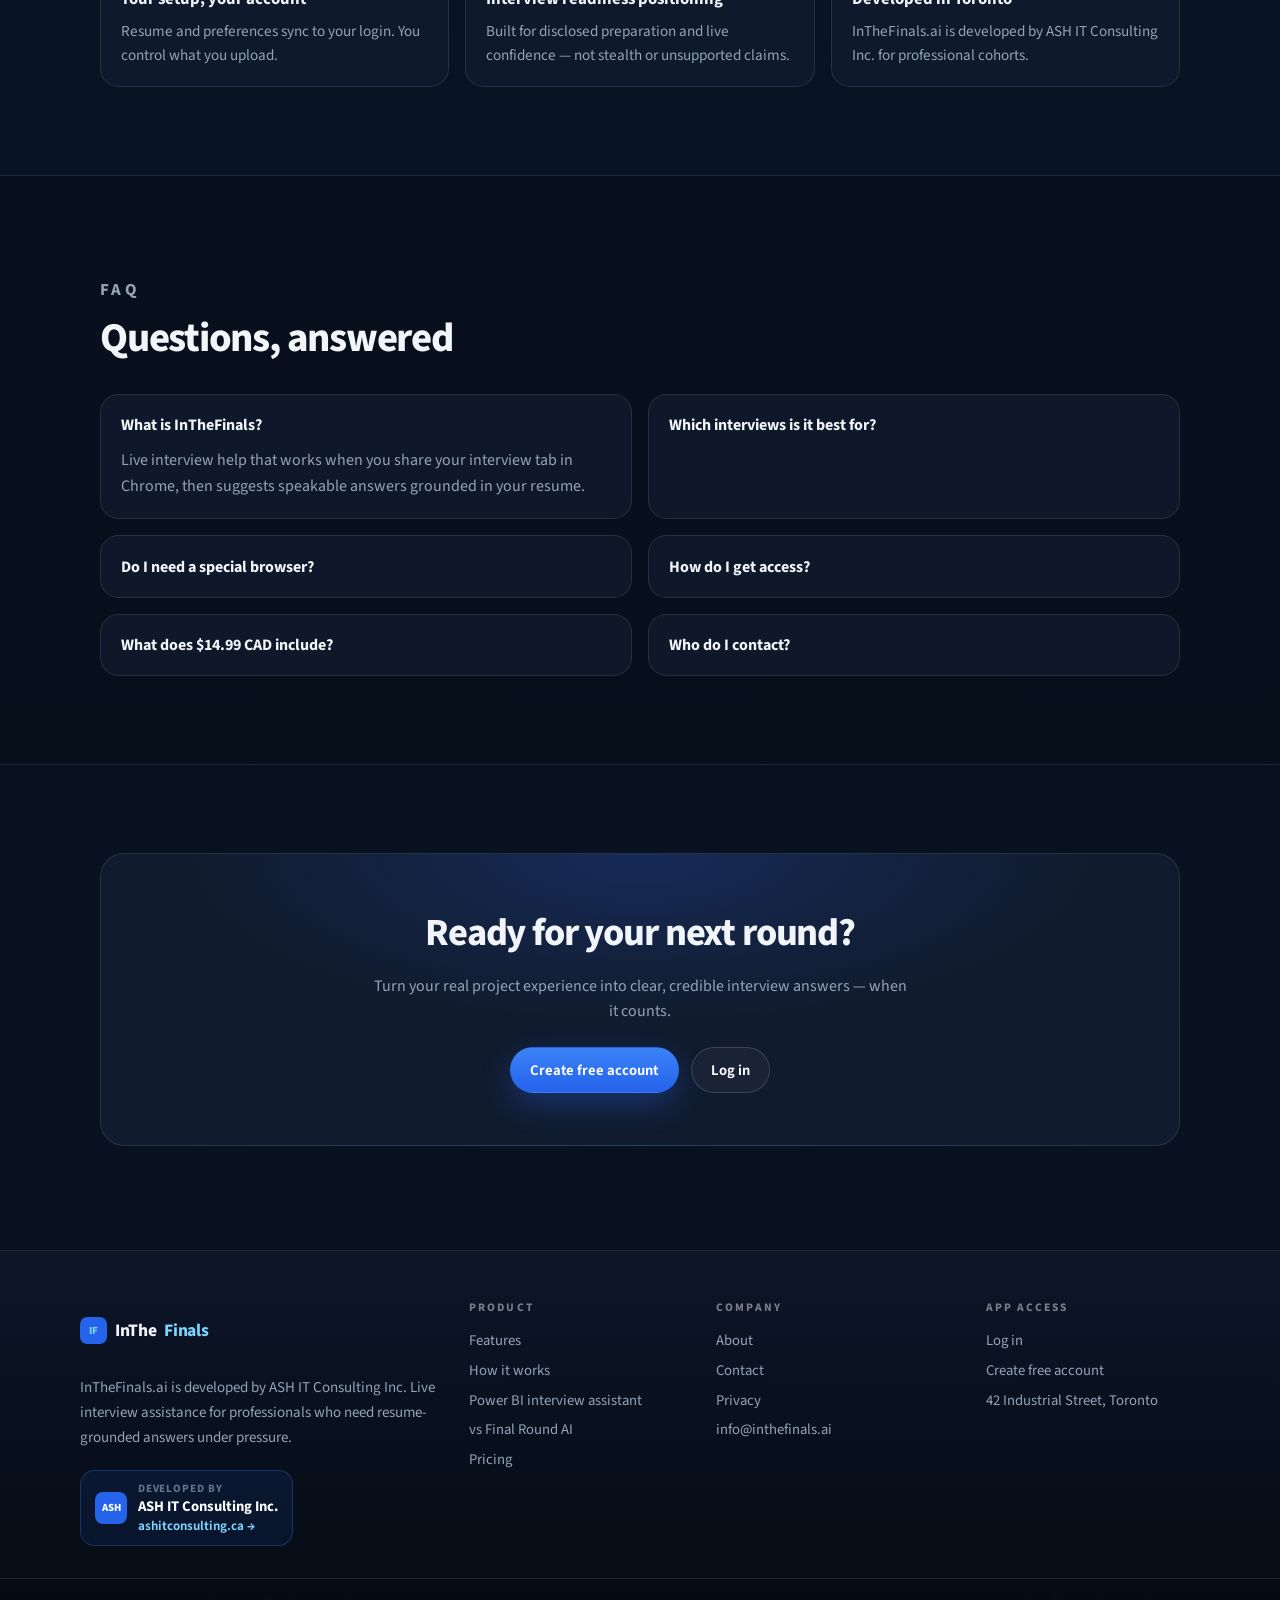
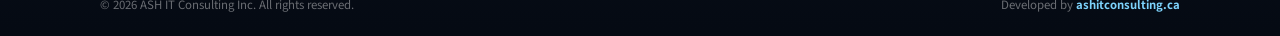
==== commit 7f81af5c: "Bump stylesheet cache buster so pricing text fix loads. Co-authored-by: Cursor <cursoragent@cursor.c" ====
--- a/index.html
+++ b/index.html
@@ -36,7 +36,7 @@
   <link rel="preconnect" href="https://fonts.googleapis.com" />
   <link rel="preconnect" href="https://fonts.gstatic.com" crossorigin />
   <link href="https://fonts.googleapis.com/css2?family=Source+Sans+3:wght@400;500;600;700;800&display=swap" rel="stylesheet" />
-  <link rel="stylesheet" href="assets/styles.css?v=20260818d" />
+  <link rel="stylesheet" href="assets/styles.css?v=20260914a" />
   <script type="application/ld+json">
   {
     "@context": "https://schema.org",
--- a/assets/styles.css
+++ b/assets/styles.css
@@ -393,8 +393,17 @@
 .pricing .price {
   margin: 0.35rem 0 0;
   font-size: clamp(2.6rem, 6vw, 3.4rem); font-weight: 800; letter-spacing: -0.04em;
-}
-.pricing .price small { font-size: 1rem; color: var(--muted); font-weight: 550; }
+  line-height: 1.05;
+}
+.pricing .price small {
+  display: block;
+  margin-top: 0.45rem;
+  font-size: 1rem;
+  line-height: 1.35;
+  color: var(--muted);
+  font-weight: 550;
+  letter-spacing: normal; /* do not inherit negative tracking from .price */
+}
 .pricing ul {
   list-style: none; padding: 0; margin: 1.25rem 0 0;
   display: grid; gap: 0.65rem; color: #cbd5e1; font-size: 0.95rem;
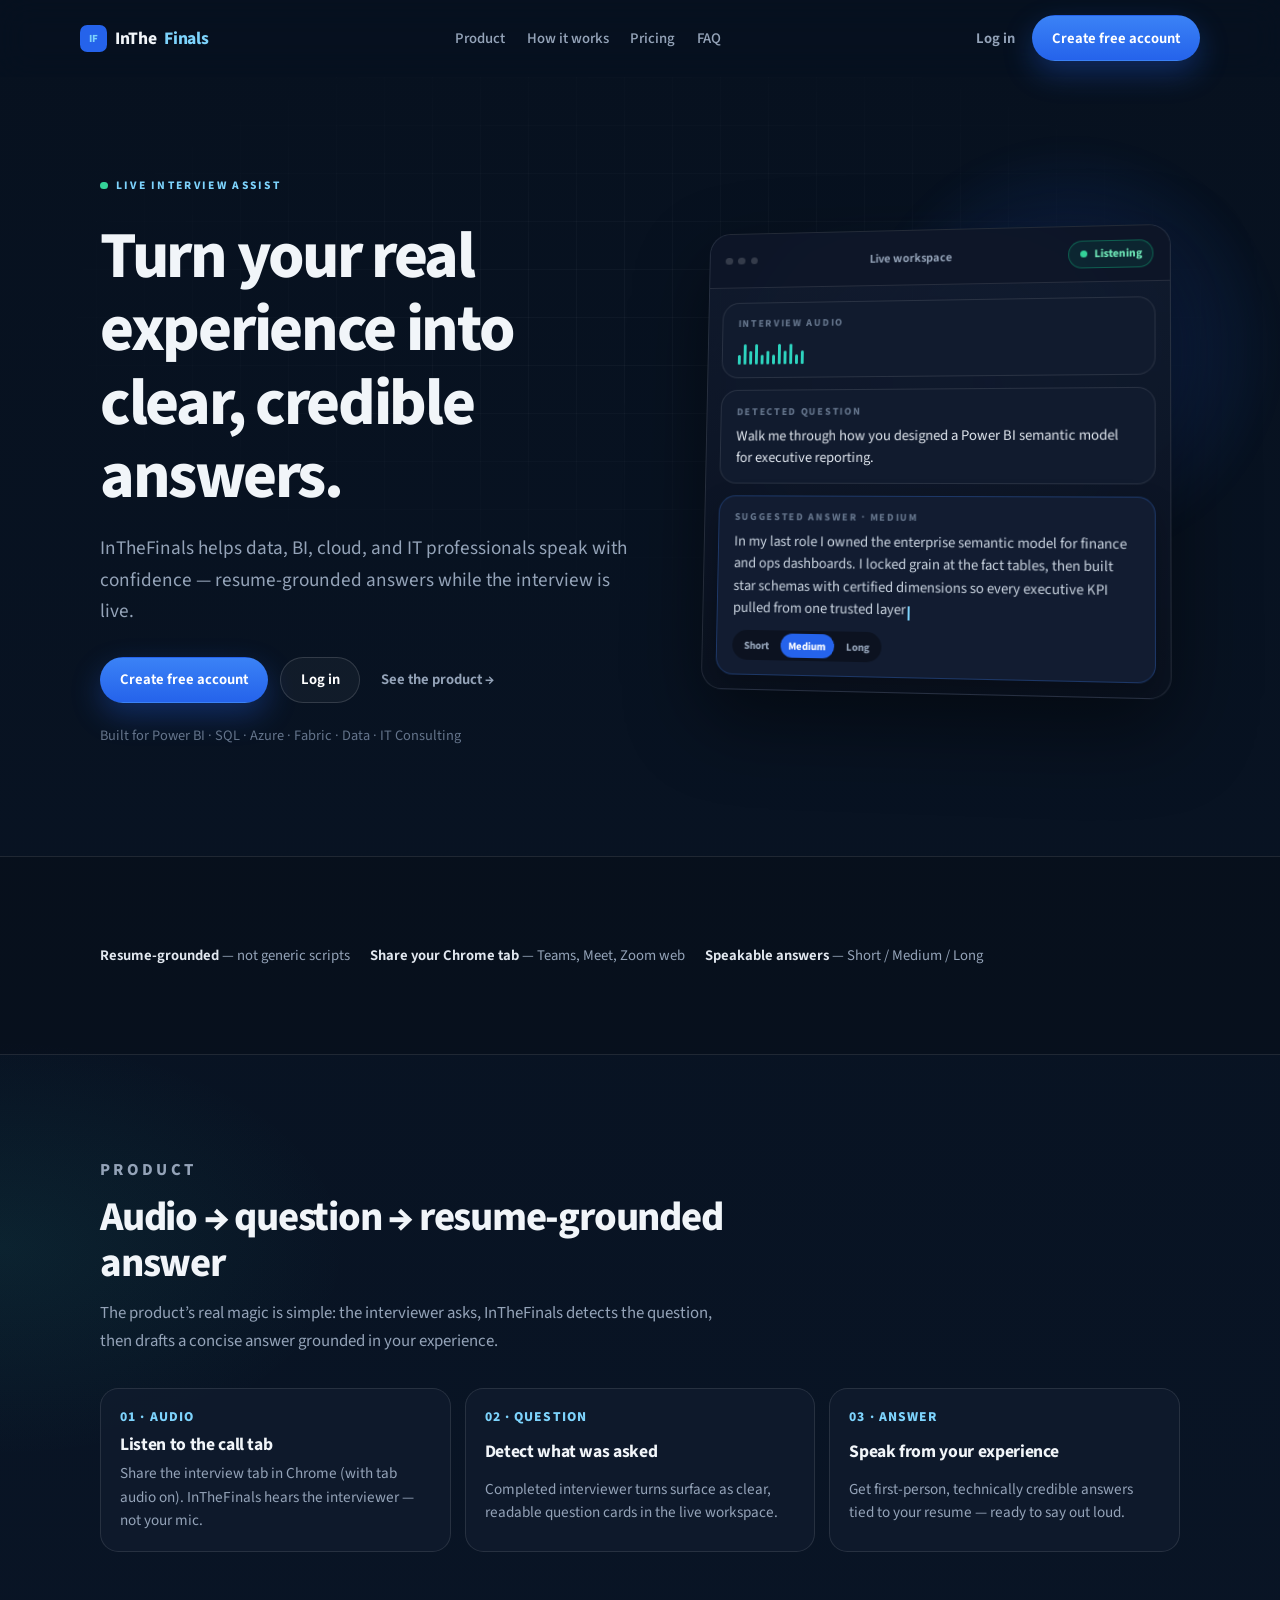
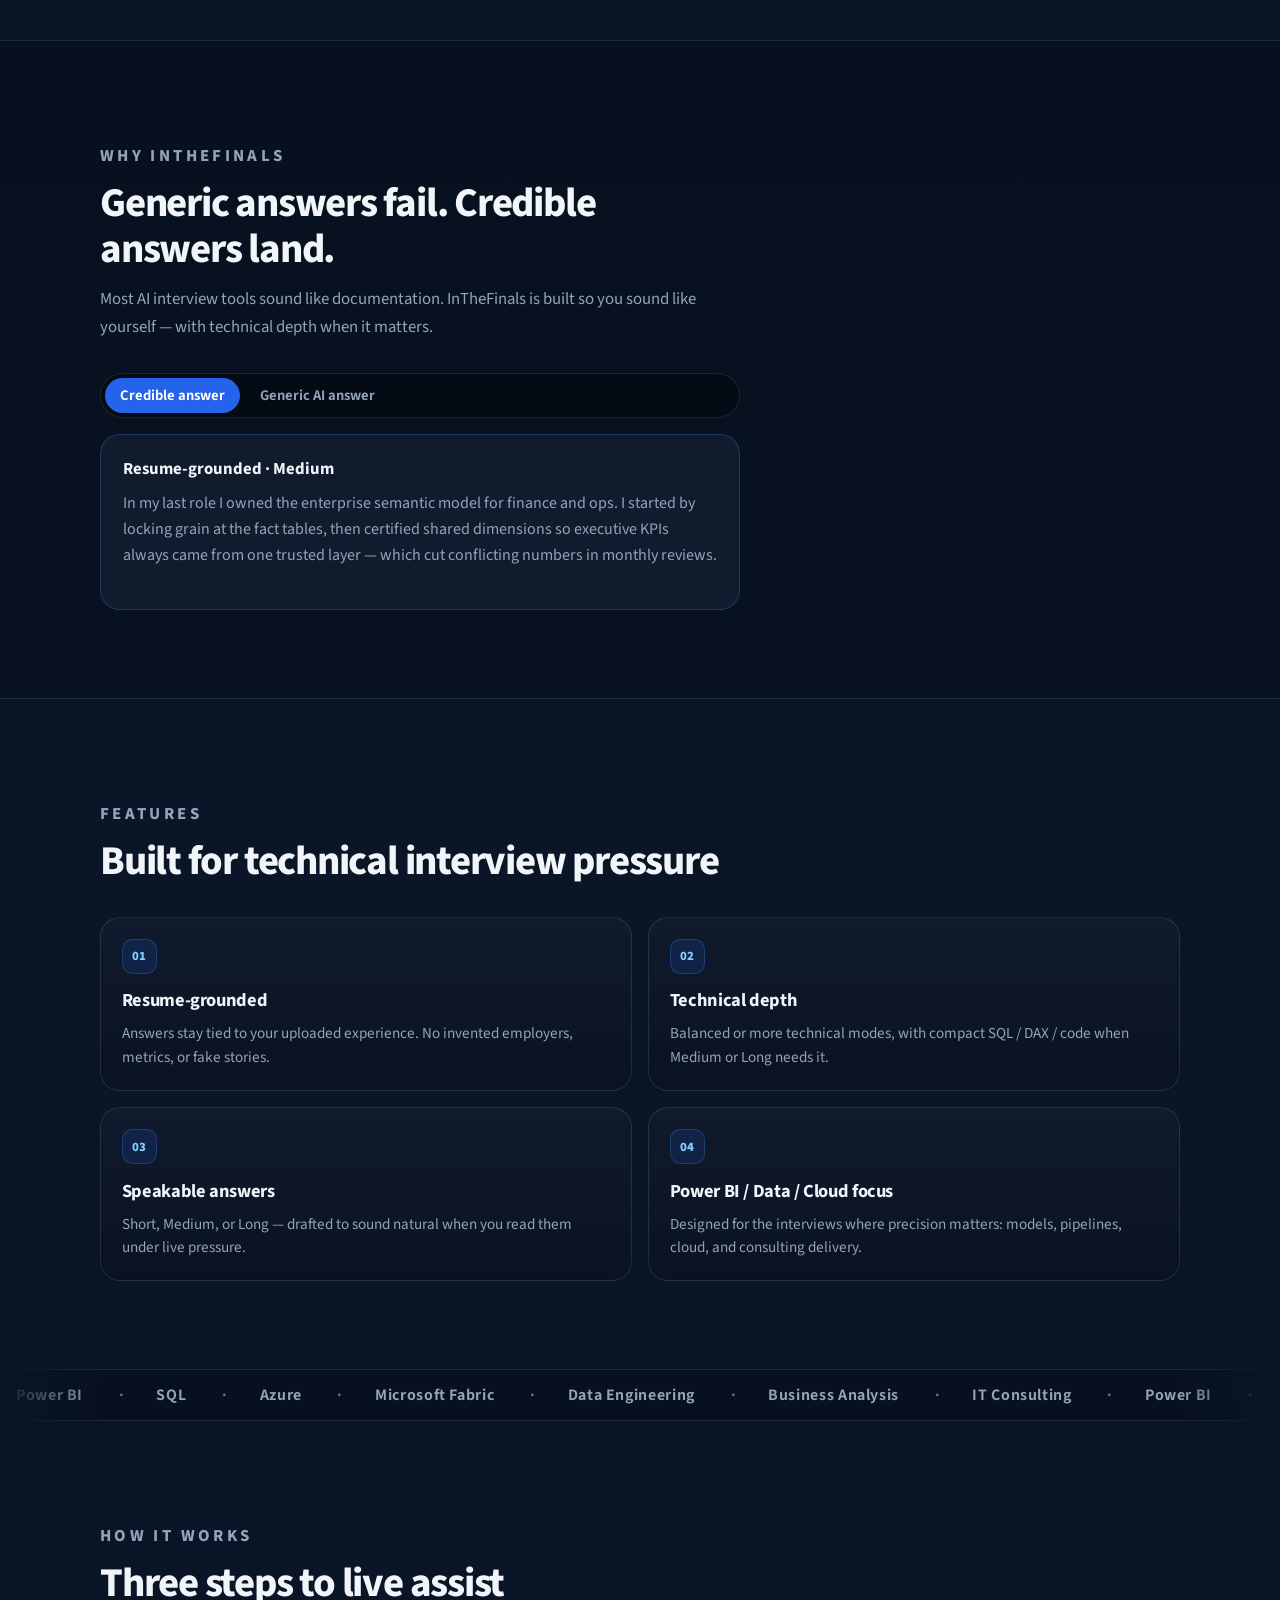
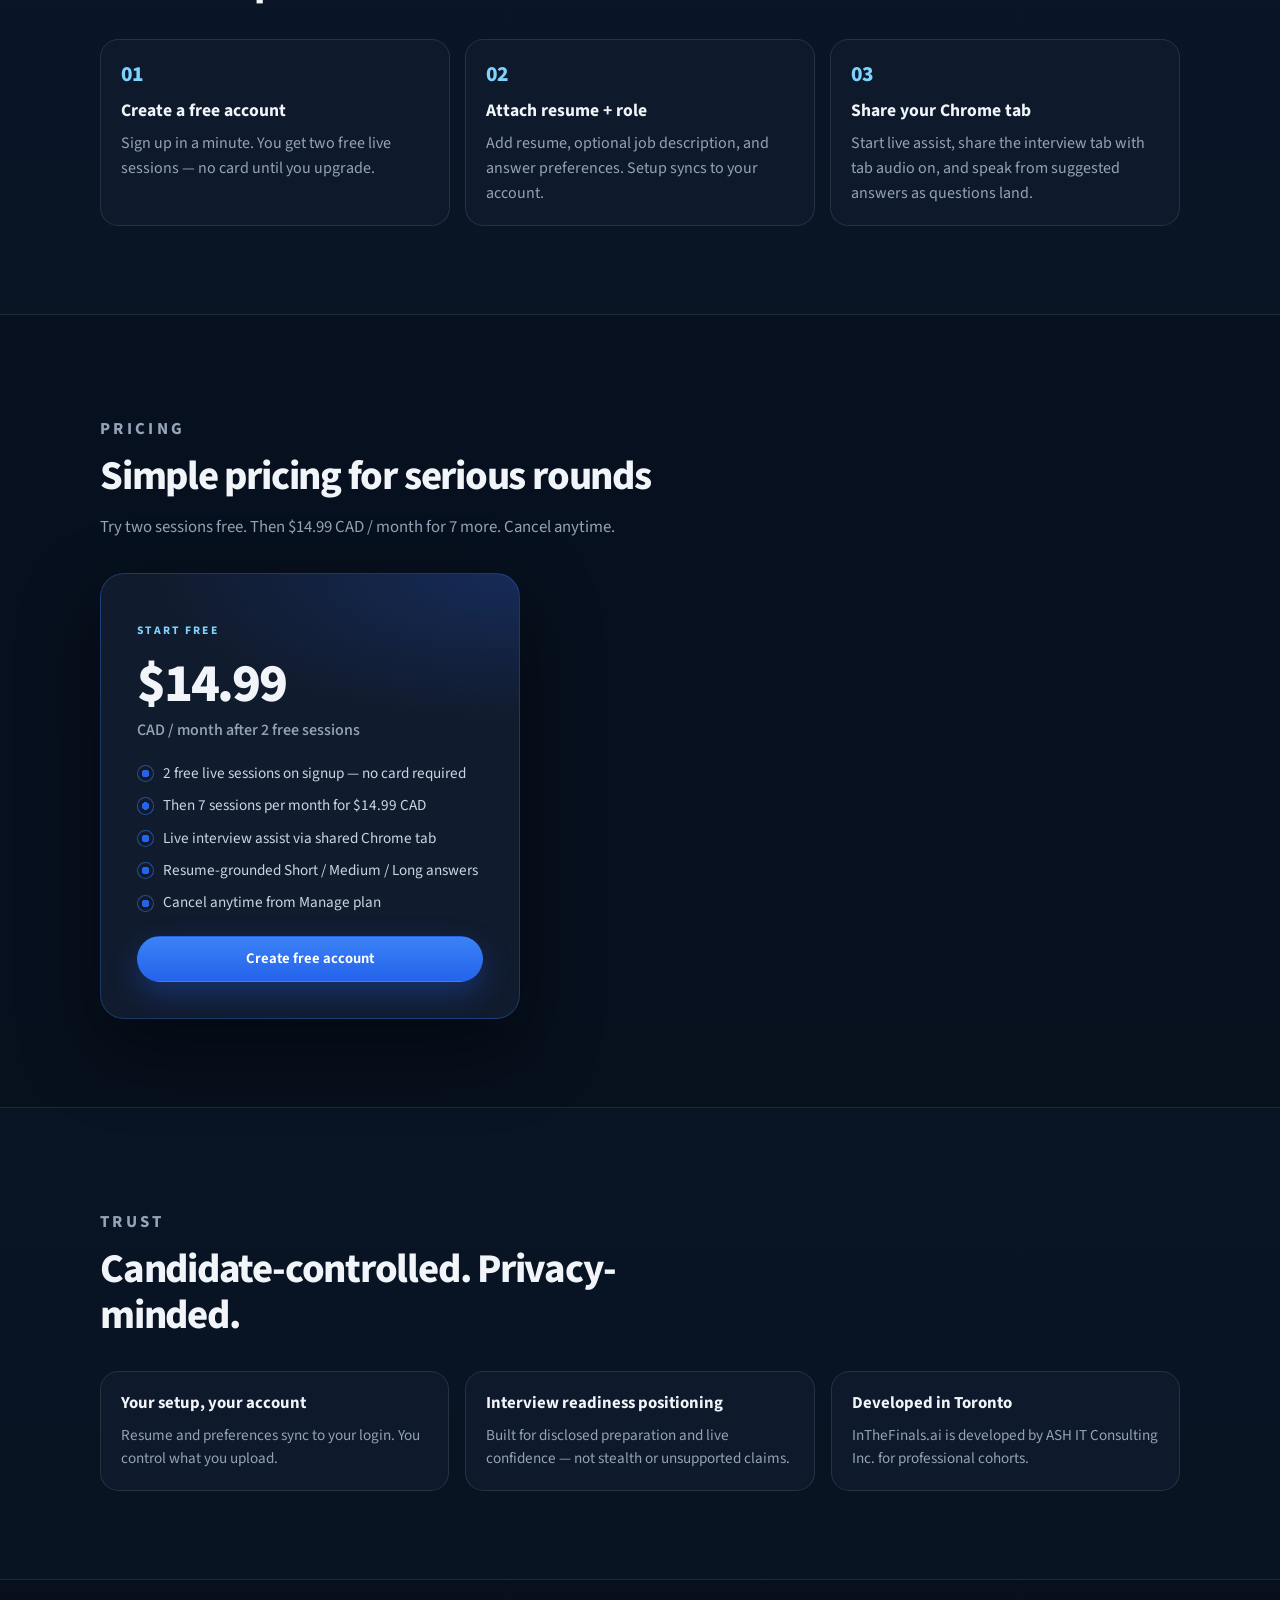
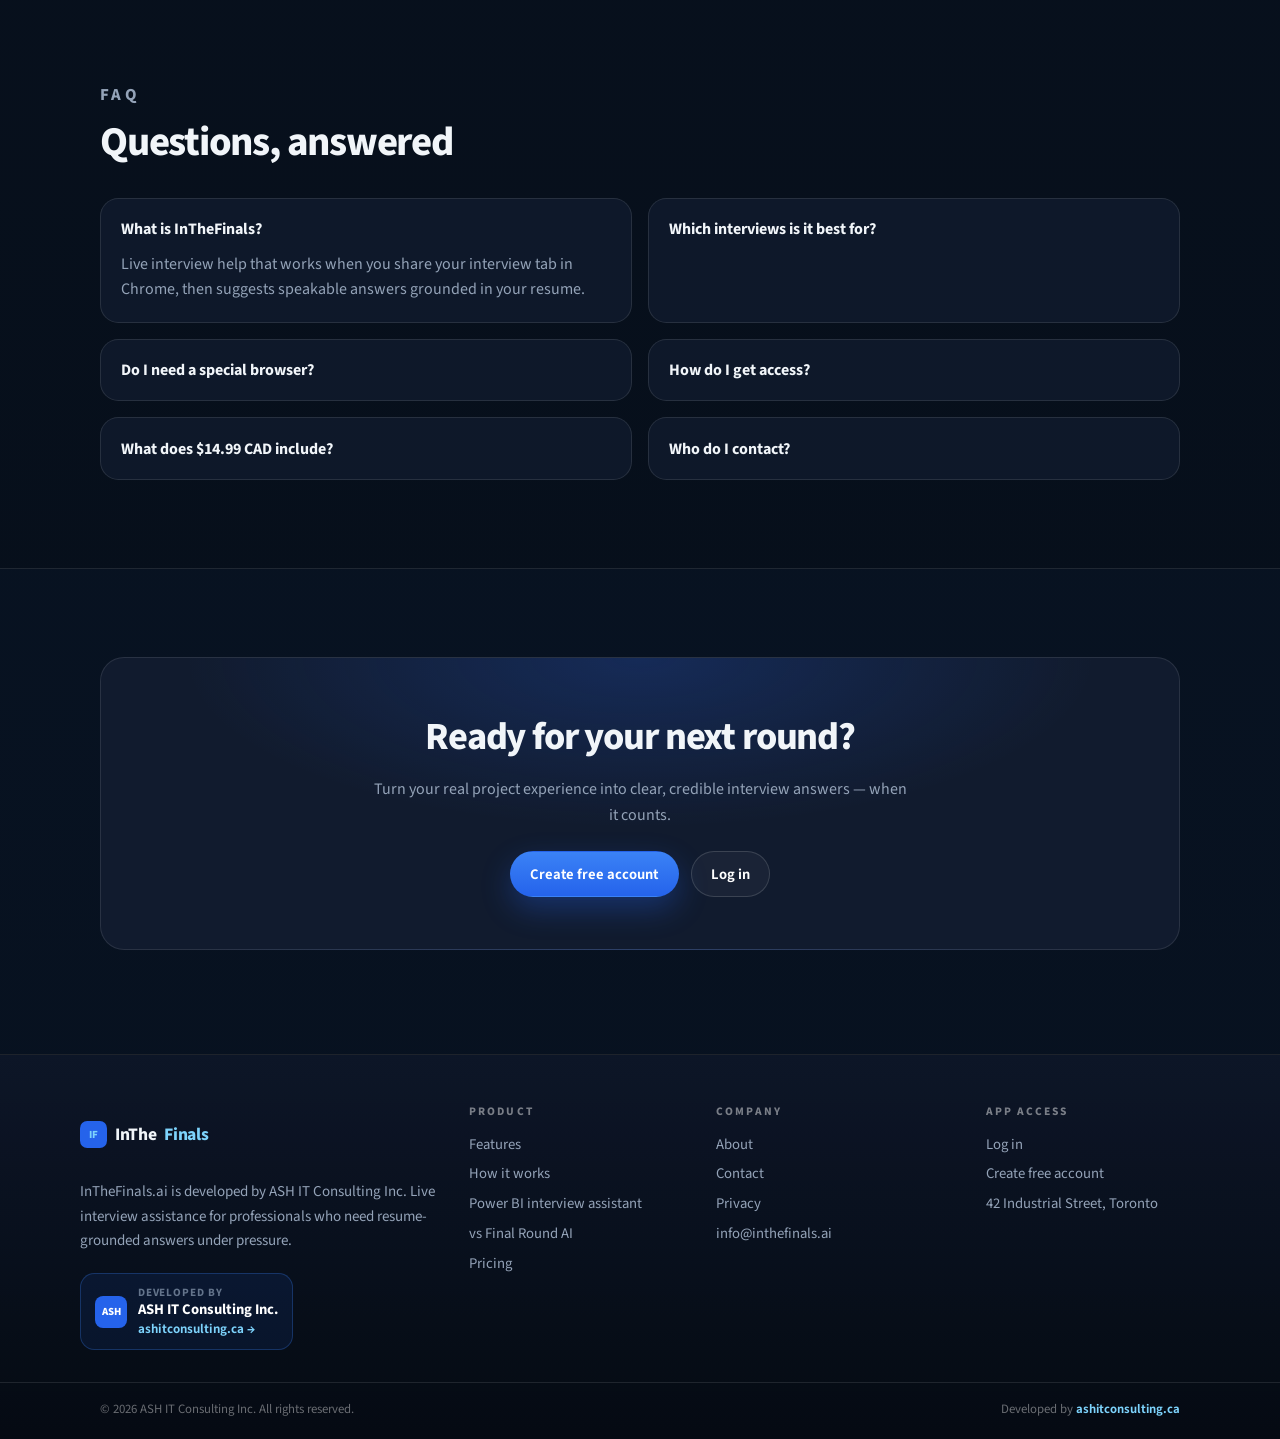
==== commit f51b6ac7: "Fix compare toggle so only one answer card shows. CSS targeted the wrong data attribute, so both pan" ====
--- a/index.html
+++ b/index.html
@@ -36,7 +36,7 @@
   <link rel="preconnect" href="https://fonts.googleapis.com" />
   <link rel="preconnect" href="https://fonts.gstatic.com" crossorigin />
   <link href="https://fonts.googleapis.com/css2?family=Source+Sans+3:wght@400;500;600;700;800&display=swap" rel="stylesheet" />
-  <link rel="stylesheet" href="assets/styles.css?v=20260914a" />
+  <link rel="stylesheet" href="assets/styles.css?v=20260914b" />
   <script type="application/ld+json">
   {
     "@context": "https://schema.org",
@@ -451,6 +451,6 @@
       </div>
     </div>
   </footer>
-  <script src="assets/site.js?v=20260818d"></script>
+  <script src="assets/site.js?v=20260914b"></script>
 </body>
 </html>
--- a/assets/styles.css
+++ b/assets/styles.css
@@ -291,23 +291,31 @@
 
 .compare {
   display: grid; gap: 1rem;
+  max-width: 40rem;
 }
 .compare-tabs {
-  display: inline-flex; gap: 0.25rem; padding: 0.25rem;
+  display: inline-flex; flex-wrap: wrap; gap: 0.25rem; padding: 0.25rem;
   border-radius: 999px; background: rgba(0,0,0,0.35); border: 1px solid var(--line);
+  max-width: 100%;
 }
 .compare-tabs button {
   border: 0; background: transparent; color: var(--muted);
-  padding: 0.55rem 0.95rem; border-radius: 999px; font: inherit; font-weight: 650; cursor: pointer;
+  padding: 0.55rem 0.95rem; border-radius: 999px;
+  font-family: inherit; font-size: 0.92rem; font-weight: 650;
+  letter-spacing: normal;
+  line-height: 1.2;
+  cursor: pointer;
+  flex: 0 0 auto; /* prevent flex shrink crushing the label */
+  white-space: nowrap;
 }
 .compare-tabs button.on { background: var(--accent); color: #fff; }
 .compare-card {
+  display: none; /* only .show panel is visible — JS toggles this */
   border: 1px solid var(--line); background: var(--panel-solid);
   border-radius: 1.25rem; padding: 1.35rem; min-height: 11rem;
 }
-.compare-card h3 { margin: 0 0 0.65rem; font-size: 1.05rem; }
+.compare-card h3 { margin: 0 0 0.65rem; font-size: 1.05rem; letter-spacing: normal; }
 .compare-card p { margin: 0; color: var(--muted); line-height: 1.6; }
-.compare-card[data-panel="generic"] { display: none; }
 .compare-card.show { display: block; }
 .compare-card.good { border-color: var(--line-blue); }
 
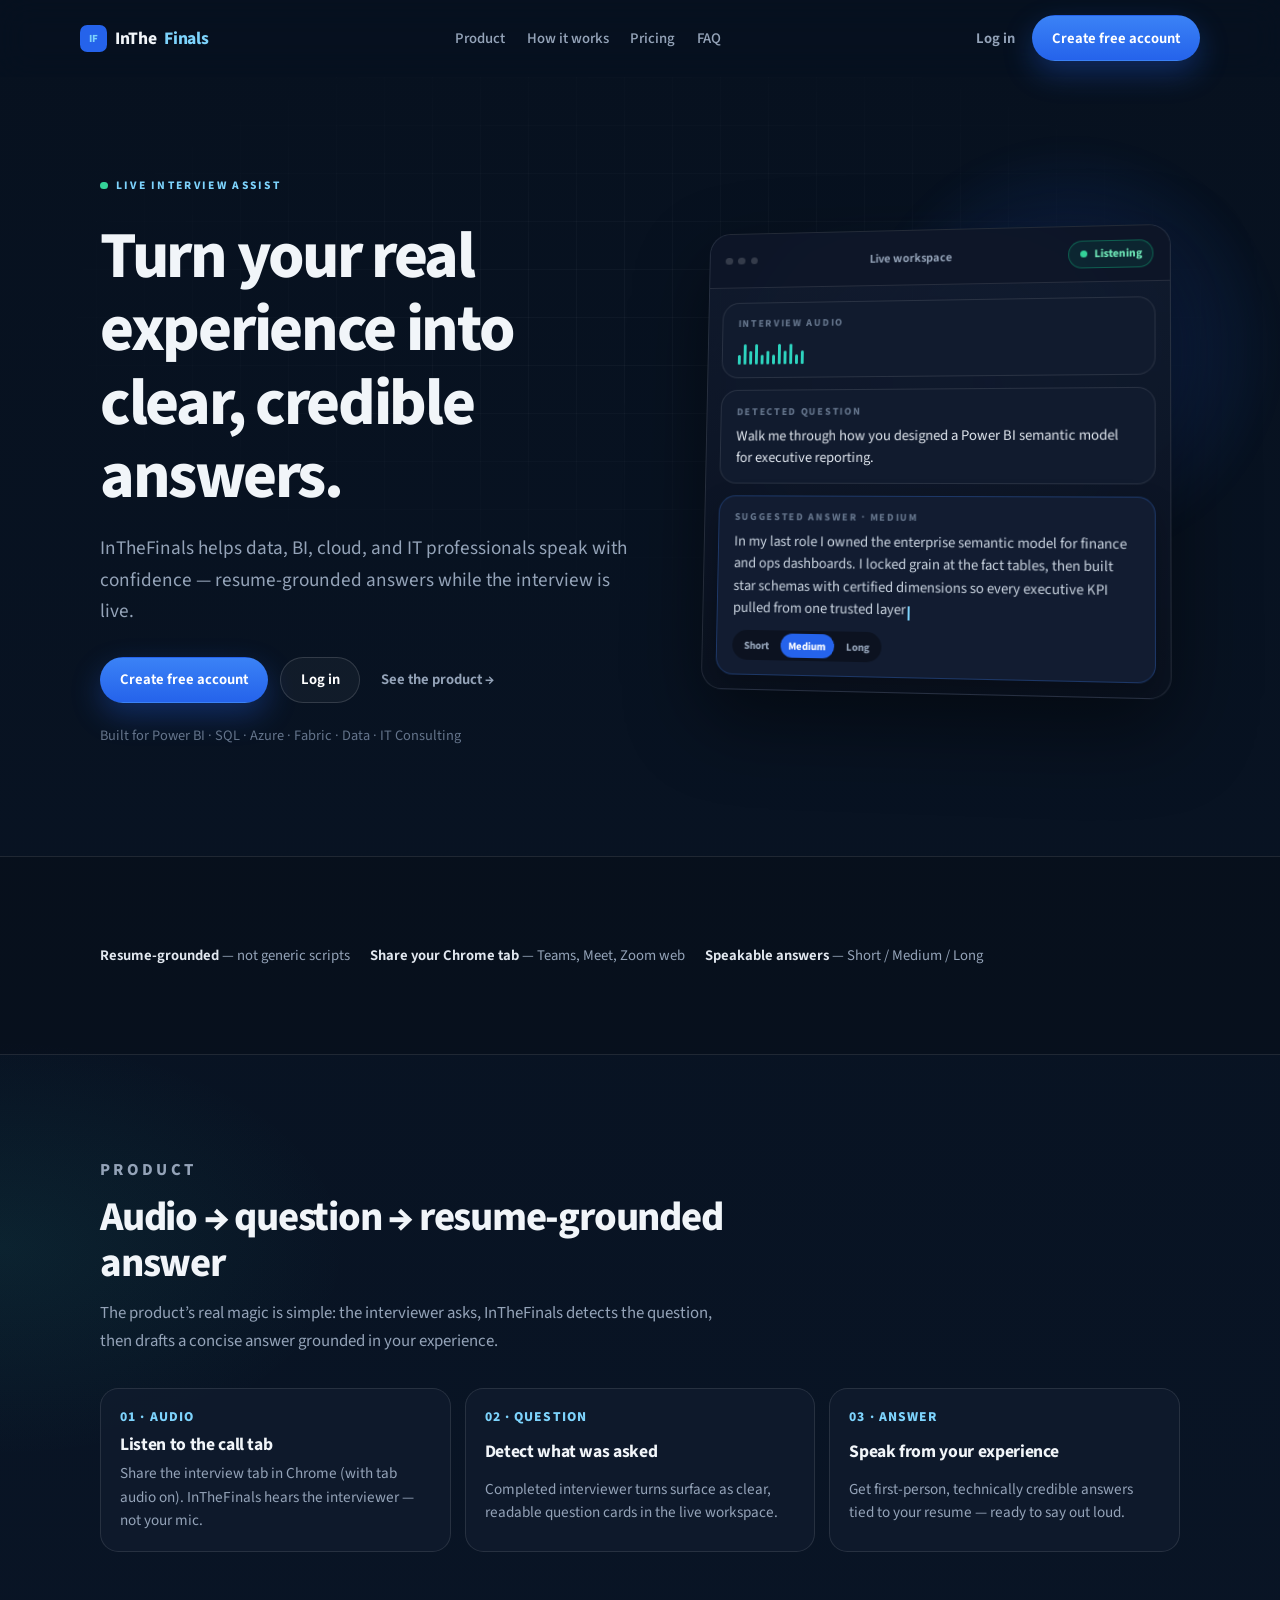
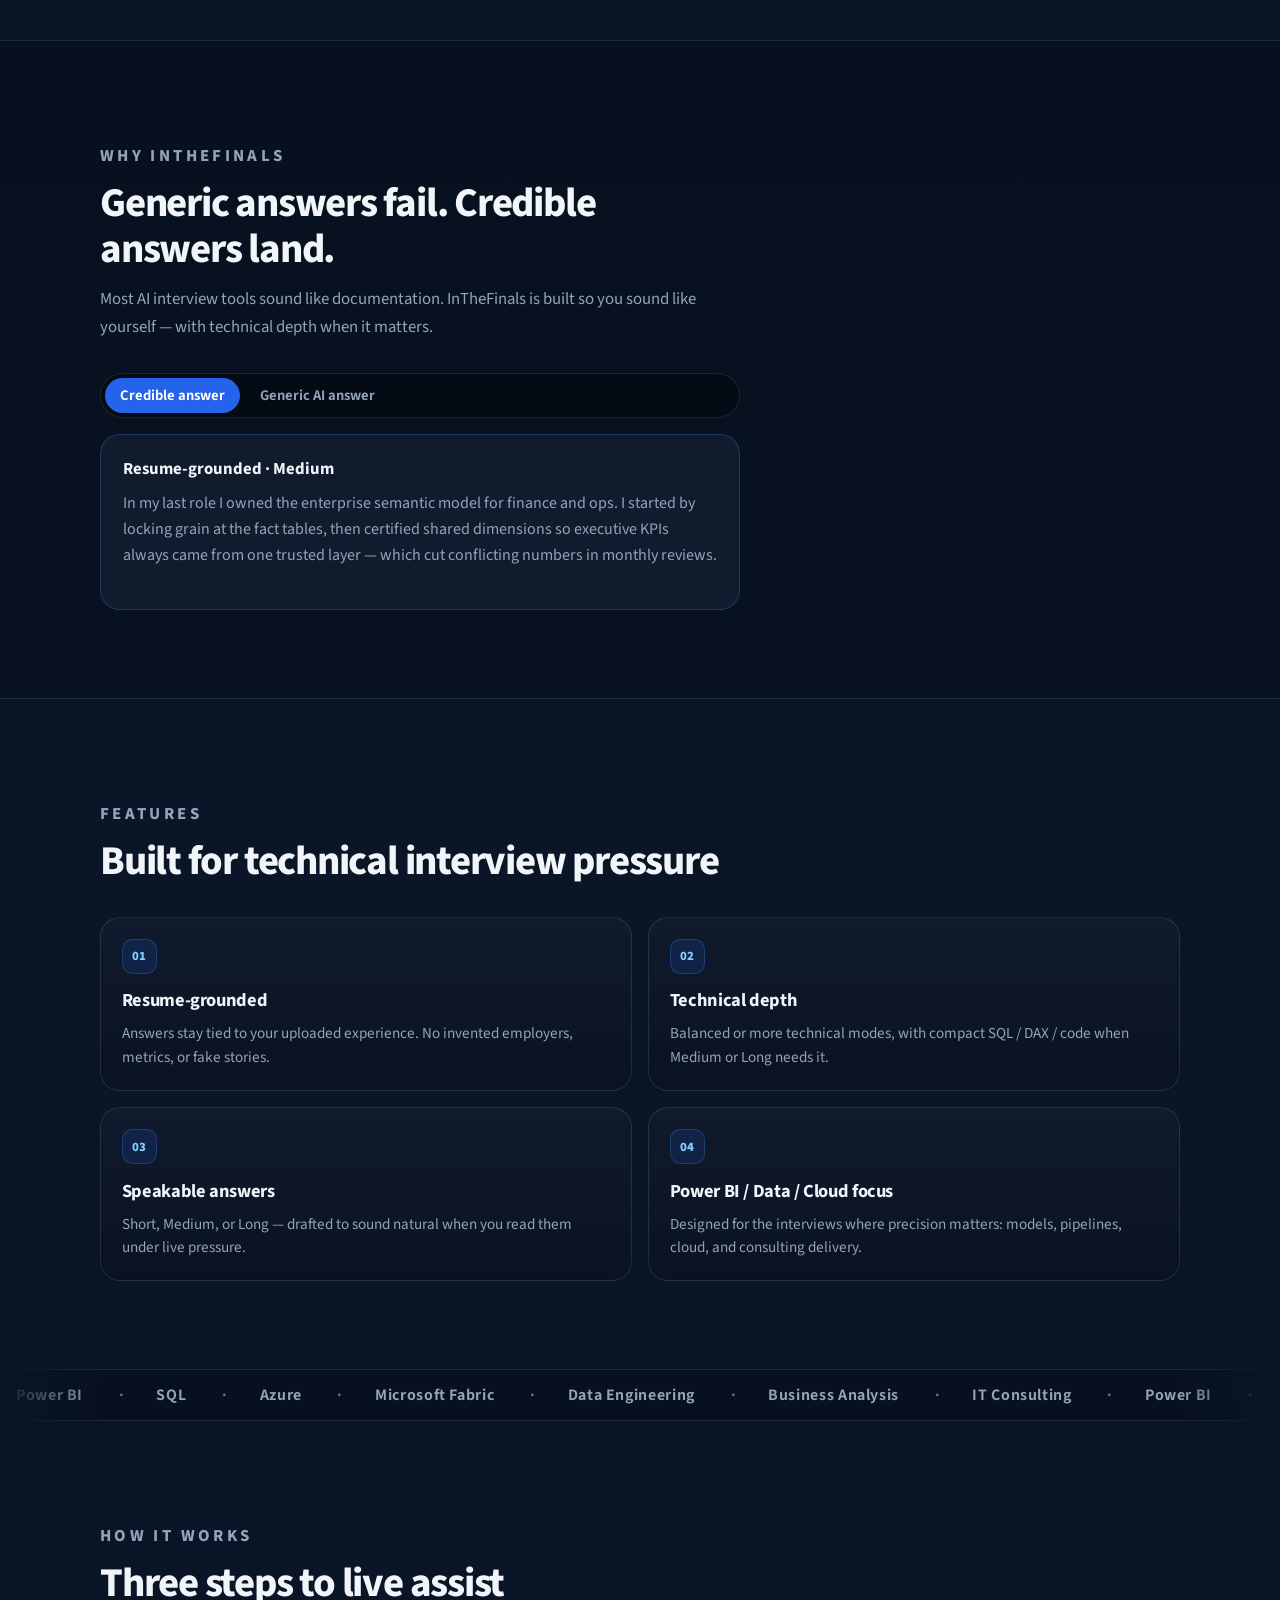
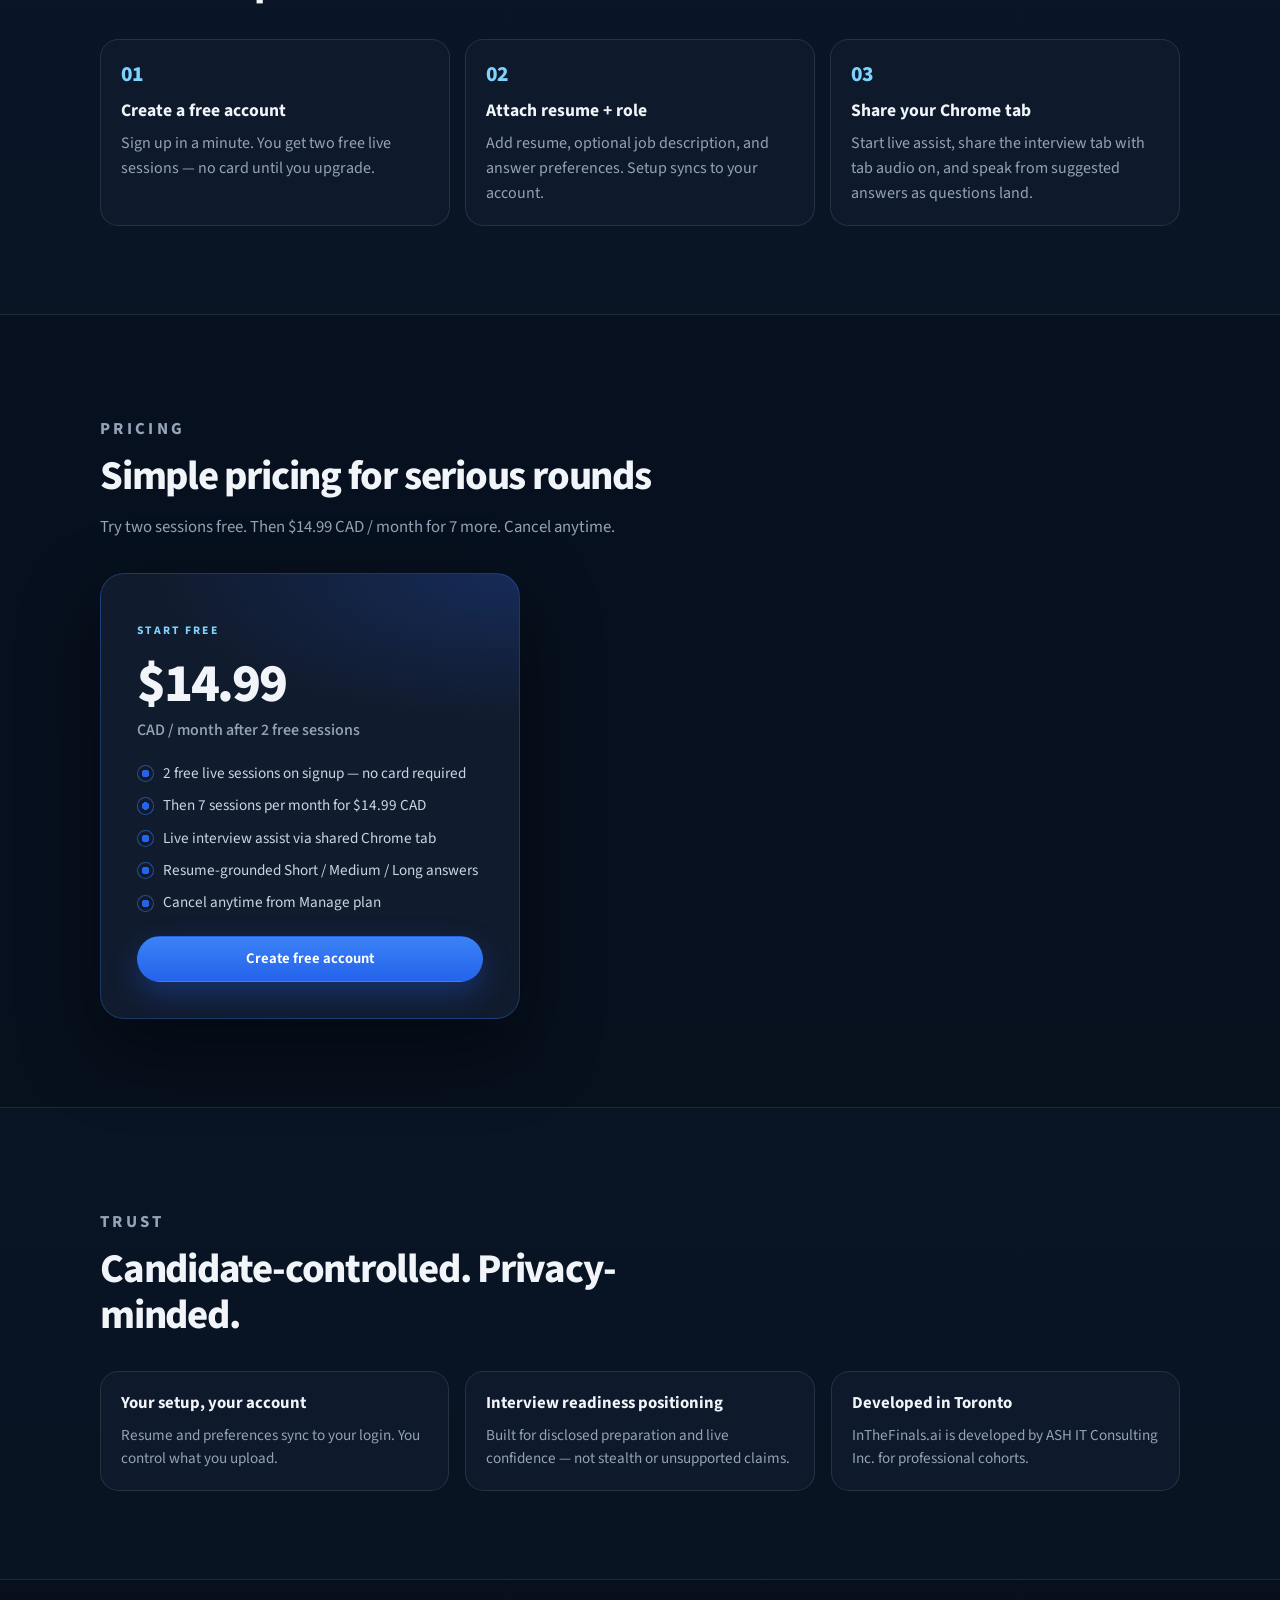
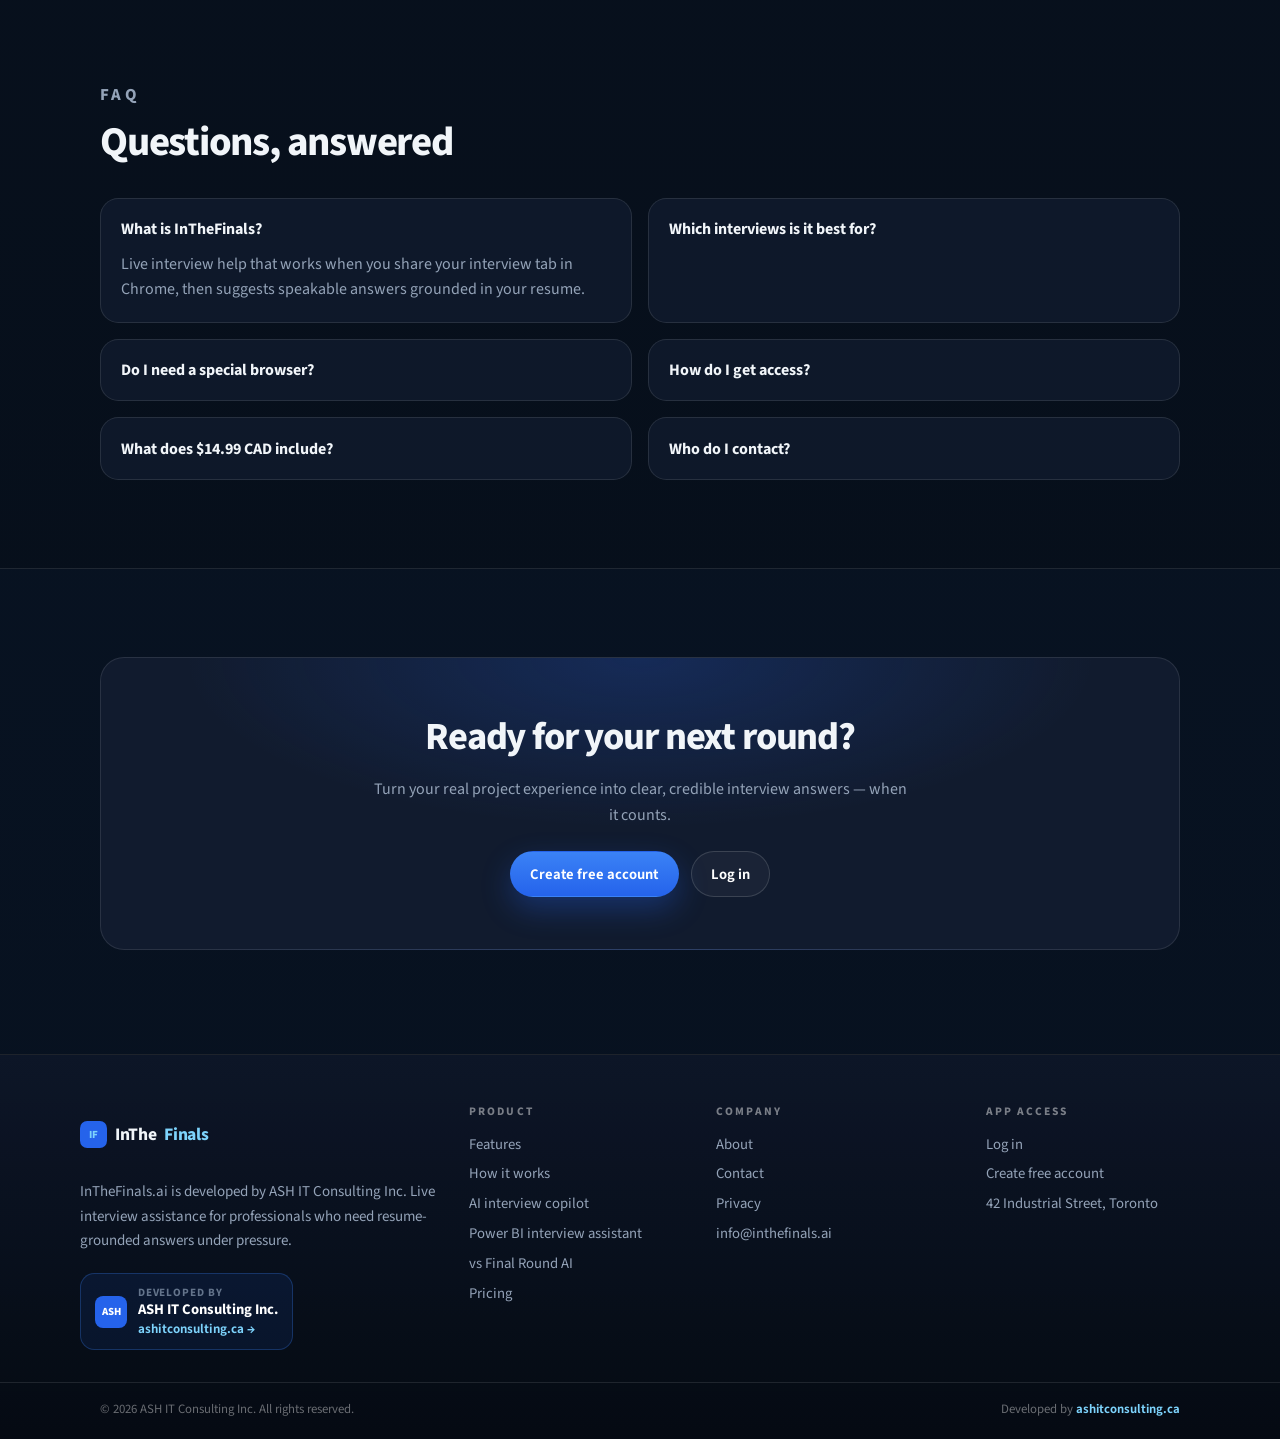
==== commit 11e55604: "Add AI interview copilot landing for competitor head-term capture. Ship a citable page for the query" ====
--- a/index.html
+++ b/index.html
@@ -421,6 +421,7 @@
         <ul>
           <li><a href="/features/">Features</a></li>
           <li><a href="/how-it-works/">How it works</a></li>
+          <li><a href="/ai-interview-copilot/">AI interview copilot</a></li>
           <li><a href="/power-bi-interview-assistant/">Power BI interview assistant</a></li>
           <li><a href="/vs/final-round-ai/">vs Final Round AI</a></li>
           <li><a href="/#pricing">Pricing</a></li>
